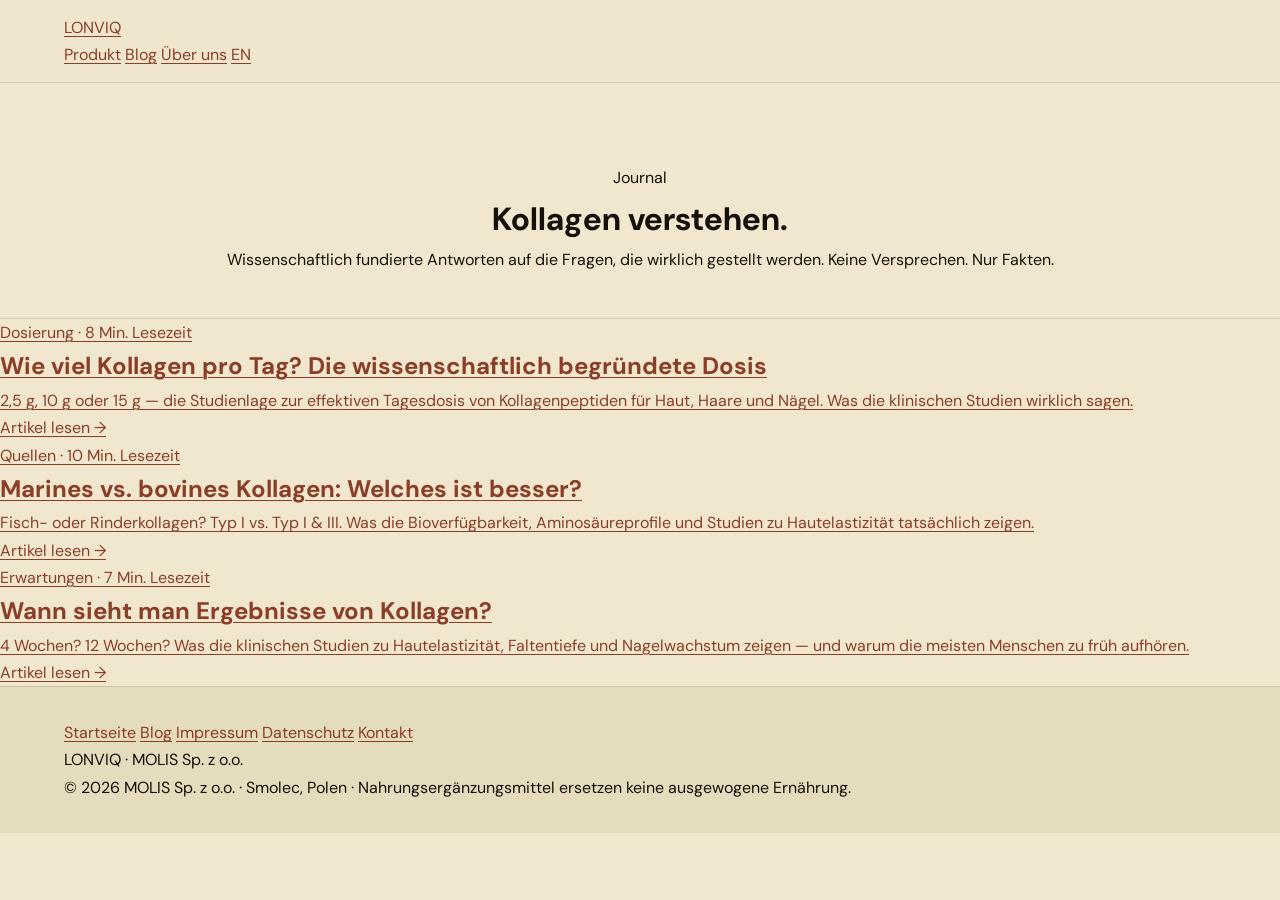
==== blog/index.html @ 349349ee "Add files via upload" ====
<!DOCTYPE html>
<html lang="de">
<head>
<meta charset="UTF-8">
<meta name="viewport" content="width=device-width, initial-scale=1.0">
<title>Blog — Kollagen verstehen | LONVIQ</title>
<meta name="description" content="Wissenschaftlich fundierte Artikel über Kollagen: Dosierung, Quellen, Wirkung. Klare Fakten, keine Versprechen. Von LONVIQ.">
<link rel="canonical" href="https://lonviq.com/blog/">
<link rel="alternate" hreflang="de" href="https://lonviq.com/blog/">
<link rel="alternate" hreflang="en" href="https://lonviq.com/blog/index-en.html">
<link rel="alternate" hreflang="x-default" href="https://lonviq.com/blog/">

<link rel="preconnect" href="https://fonts.googleapis.com">
<link rel="preconnect" href="https://fonts.gstatic.com" crossorigin>
<link href="https://fonts.googleapis.com/css2?family=Cormorant+Garamond:wght@400;500;600&family=Barlow+Condensed:wght@400;500;600&family=DM+Sans:wght@400;500;600&display=swap" rel="stylesheet">
<link rel="stylesheet" href="blog.css">

<script type="application/ld+json">
{
  "@context": "https://schema.org",
  "@type": "Blog",
  "name": "LONVIQ Blog",
  "description": "Wissenschaftlich fundierte Artikel über Kollagen, Hautgesundheit und Nahrungsergänzung.",
  "url": "https://lonviq.com/blog/",
  "publisher": {
    "@type": "Organization",
    "name": "LONVIQ",
    "url": "https://lonviq.com"
  }
}
</script>
</head>
<body>

<nav class="nav">
  <div class="nav-inner">
    <a href="/" class="logo">LONVIQ</a>
    <div class="nav-links">
      <a href="/#produkt">Produkt</a>
      <a href="/blog/">Blog</a>
      <a href="/#about">Über uns</a>
      <a href="index-en.html" class="lang-toggle">EN</a>
    </div>
  </div>
</nav>

<header class="blog-hero">
  <div class="eyebrow">Journal</div>
  <h1>Kollagen verstehen.</h1>
  <p class="lede">Wissenschaftlich fundierte Antworten auf die Fragen, die wirklich gestellt werden. Keine Versprechen. Nur Fakten.</p>
</header>

<main class="posts-grid">

  <a href="wie-viel-kollagen-pro-tag.html" class="post-card">
    <div class="card-eyebrow">Dosierung · 8 Min. Lesezeit</div>
    <h2>Wie viel Kollagen pro Tag? Die wissenschaftlich begründete Dosis</h2>
    <p>2,5 g, 10 g oder 15 g — die Studienlage zur effektiven Tagesdosis von Kollagenpeptiden für Haut, Haare und Nägel. Was die klinischen Studien wirklich sagen.</p>
    <div class="read-more">Artikel lesen →</div>
  </a>

  <a href="marines-vs-bovines-kollagen.html" class="post-card">
    <div class="card-eyebrow">Quellen · 10 Min. Lesezeit</div>
    <h2>Marines vs. bovines Kollagen: Welches ist besser?</h2>
    <p>Fisch- oder Rinderkollagen? Typ I vs. Typ I &amp; III. Was die Bioverfügbarkeit, Aminosäureprofile und Studien zu Hautelastizität tatsächlich zeigen.</p>
    <div class="read-more">Artikel lesen →</div>
  </a>

  <a href="wann-sieht-man-kollagen-ergebnisse.html" class="post-card">
    <div class="card-eyebrow">Erwartungen · 7 Min. Lesezeit</div>
    <h2>Wann sieht man Ergebnisse von Kollagen?</h2>
    <p>4 Wochen? 12 Wochen? Was die klinischen Studien zu Hautelastizität, Faltentiefe und Nagelwachstum zeigen — und warum die meisten Menschen zu früh aufhören.</p>
    <div class="read-more">Artikel lesen →</div>
  </a>

</main>

<footer class="footer">
  <div class="footer-inner">
    <div class="footer-row">
      <div>
        <a href="/">Startseite</a>
        <a href="/blog/">Blog</a>
        <a href="/imprint.html">Impressum</a>
        <a href="/privacy.html">Datenschutz</a>
        <a href="mailto:contact@lonviq.com">Kontakt</a>
      </div>
      <div>LONVIQ · MOLIS Sp. z o.o.</div>
    </div>
    <div class="footer-legal">
      © 2026 MOLIS Sp. z o.o. · Smolec, Polen · Nahrungsergänzungsmittel ersetzen keine ausgewogene Ernährung.
    </div>
  </div>
</footer>

</body>
</html>
---- blog/blog.css ----
/* =========================================
   LONVIQ BLOG — Stylesheet
   Spójny z lonviq.com (jasna paleta, 2 rodziny fontów)
   ========================================= */

/* ── TOKENS ─────────────────────────────── */
:root {
  /* Brand constants */
  --espresso:  #15100A;
  --espresso2: #1C1409;
  --cream:     #F0E7CE;
  --cream2:    #E5DCBE;
  --cream3:    #DDD2B4;
  --bone:      #C8BFA8;
  --gold:      #C29850;
  --gold-dk:   #9A7838;
  --gold-lt:   #D4B87C;
  --terra:     #AF5A3C;
  --terra-dk:  #8A3E28;
  --stone:     #6A5A44;
  --stone-lt:  #8A7A62;

  /* Semantic (light mode) */
  --bg:        var(--cream);
  --bg2:       var(--cream2);
  --bg3:       var(--cream3);
  --text:      var(--espresso);
  --text-mute: var(--stone);
  --rule:      rgba(21,16,10,0.12);
  --rule-strong: rgba(21,16,10,0.25);

  /* Fonts — only 2 families, like main site */
  --display: 'Cormorant Garamond', Georgia, serif;
  --body:    'DM Sans', system-ui, -apple-system, sans-serif;

  --pad:  clamp(20px, 5vw, 72px);
  --max-article: 720px;
  --max-wide:    1100px;
}

/* ── RESET ──────────────────────────────── */
*, *::before, *::after { margin:0; padding:0; box-sizing:border-box; }
html { scroll-behavior:smooth; font-size:16px; }
body {
  font-family: var(--body);
  background: var(--bg);
  color: var(--text);
  line-height: 1.7;
  -webkit-font-smoothing: antialiased;
  text-rendering: optimizeLegibility;
}
img { max-width:100%; display:block; height:auto; }
a { color:var(--terra-dk); text-decoration:underline; text-decoration-thickness:1px; text-underline-offset:3px; }
a:hover { color:var(--espresso); }

/* ── NAV (shared with main site) ────────── */
.nav {
  position:sticky; top:0; z-index:100;
  background: rgba(240,231,206,0.96);
  backdrop-filter: blur(14px);
  border-bottom: 1px solid var(--rule);
  padding: 14px var(--pad);
  display:flex; align-items:center; justify-content:space-between; gap:16px;
}
.nav-logo-link { display:flex; align-items:center; flex-shrink:0; }
.nav-logo-img { height:36px; width:auto; display:block; }
.nav-right { display:flex; align-items:center; gap:16px; }
.nav-link {
  font-family: var(--body); font-size:12px; font-weight:600;
  color:var(--stone); letter-spacing:0.14em; text-transform:uppercase;
  text-decoration:none;
  transition:color 0.2s;
}
.nav-link:hover { color:var(--espresso); }
.lang-btn {
  background:none; border:1px solid rgba(21,16,10,0.25);
  color:var(--stone); font-family:var(--body); font-size:12px;
  font-weight:700; letter-spacing:0.1em; padding:5px 12px; cursor:pointer;
  transition:border-color 0.2s, color 0.2s;
  text-decoration:none; display:inline-block;
}
.lang-btn:hover, .lang-btn.active { border-color:var(--terra-dk); color:var(--terra-dk); }
.nav-cta {
  background:var(--terra); color:var(--cream);
  font-family:var(--body); font-size:12px; font-weight:700;
  letter-spacing:0.14em; padding:9px 20px; border:none; cursor:pointer;
  text-transform:uppercase; transition:background 0.2s;
  text-decoration:none; display:inline-block;
}
.nav-cta:hover { background:var(--terra-dk); }

/* ── BLOG INDEX (lista artykułów) ───────── */
.blog-hero {
  padding: clamp(56px,9vh,112px) var(--pad) clamp(32px,5vh,56px);
  text-align:center;
  border-bottom:1px solid var(--rule);
}
.blog-hero-eyebrow {
  font-family:var(--body); font-size:12px; font-weight:700;
  letter-spacing:0.24em; color:var(--terra-dk); text-transform:uppercase;
  margin-bottom:18px;
}
.blog-hero-title {
  font-family:var(--display); font-weight:600;
  font-size:clamp(36px,5vw,64px); line-height:1.05;
  color:var(--text); max-width:780px; margin:0 auto 18px;
  letter-spacing:-0.01em;
}
.blog-hero-title em { font-style:italic; color:var(--terra-dk); }
.blog-hero-sub {
  font-family:var(--body); font-size:clamp(15px,1.3vw,17px);
  color:var(--stone); max-width:560px; margin:0 auto;
  line-height:1.7;
}

.blog-list {
  max-width: var(--max-wide); margin:0 auto;
  padding: clamp(48px,7vh,80px) var(--pad);
  display:grid; grid-template-columns:repeat(3, 1fr); gap:3px;
}
.blog-card {
  background:var(--cream2);
  padding: clamp(28px,3vw,40px) clamp(24px,2.5vw,32px);
  display:flex; flex-direction:column;
  text-decoration:none;
  transition:background 0.2s;
  min-height:260px;
}
.blog-card:hover { background:var(--cream3); }
.blog-card-eye {
  font-family:var(--body); font-size:11px; font-weight:700;
  letter-spacing:0.22em; color:var(--terra-dk); text-transform:uppercase;
  margin-bottom:18px;
}
.blog-card-title {
  font-family:var(--display); font-weight:600;
  font-size:clamp(22px,2vw,28px); line-height:1.18;
  color:var(--text); margin-bottom:12px; letter-spacing:-0.005em;
}
.blog-card-excerpt {
  font-family:var(--body); font-size:14px; color:var(--stone);
  line-height:1.65; margin-bottom:auto;
}
.blog-card-read {
  font-family:var(--body); font-size:11px; font-weight:700;
  letter-spacing:0.18em; color:var(--terra-dk); text-transform:uppercase;
  margin-top:24px;
}

/* ── ARTICLE PAGE ───────────────────────── */
.article-header {
  padding: clamp(48px,7vh,88px) var(--pad) clamp(28px,4vh,48px);
  border-bottom:1px solid var(--rule);
  text-align:center;
}
.article-meta {
  font-family:var(--body); font-size:11px; font-weight:600;
  letter-spacing:0.2em; color:var(--terra-dk); text-transform:uppercase;
  margin-bottom:20px;
}
.article-meta span:not(:last-child)::after {
  content:'·'; margin:0 10px; color:var(--stone-lt);
}
.article-title {
  font-family:var(--display); font-weight:600;
  font-size:clamp(34px,5vw,60px); line-height:1.05;
  color:var(--text); max-width:820px; margin:0 auto 18px;
  letter-spacing:-0.01em;
}
.article-title em { font-style:italic; color:var(--terra-dk); }
.article-lede {
  font-family:var(--display); font-style:italic; font-weight:400;
  font-size:clamp(17px,1.6vw,22px);
  color:var(--stone); max-width:640px; margin:0 auto;
  line-height:1.55;
}

.article-body {
  max-width: var(--max-article);
  margin: 0 auto;
  padding: clamp(40px,6vh,72px) var(--pad);
}
.article-body p {
  font-family:var(--body); font-size:17px; color:var(--text);
  line-height:1.78; margin-bottom:22px;
}
.article-body p.lead {
  font-size:19px; color:var(--stone); font-weight:500; line-height:1.65;
  margin-bottom:32px;
}
.article-body strong { color:var(--text); font-weight:600; }
.article-body em { font-style:italic; }

.article-body h2 {
  font-family:var(--display); font-weight:600;
  font-size:clamp(26px,2.5vw,34px); line-height:1.18;
  color:var(--text); margin: 56px 0 18px;
  letter-spacing:-0.005em;
}
.article-body h3 {
  font-family:var(--display); font-weight:600;
  font-size:clamp(20px,1.8vw,24px); line-height:1.25;
  color:var(--text); margin: 36px 0 12px;
}
.article-body h2 + p, .article-body h3 + p { margin-top:0; }

.article-body ul, .article-body ol {
  margin: 0 0 22px 0; padding-left:24px;
}
.article-body li {
  font-family:var(--body); font-size:17px; color:var(--text);
  line-height:1.75; margin-bottom:10px;
}
.article-body li::marker { color:var(--terra-dk); }

.article-body blockquote {
  border-left: 2px solid var(--terra-dk);
  padding: 8px 0 8px 24px;
  margin: 32px 0;
  font-family:var(--display); font-style:italic;
  font-size:clamp(19px,1.8vw,23px); color:var(--text);
  line-height:1.5;
}

.article-body a {
  color:var(--terra-dk); text-decoration:underline;
  text-decoration-thickness:1px; text-underline-offset:3px;
  transition:color 0.2s;
}
.article-body a:hover { color:var(--espresso); }

/* Callout/box (used for "LONVIQ point" boxes) */
.article-body .callout {
  background:var(--cream2);
  border-left: 3px solid var(--terra-dk);
  padding: clamp(24px,3vw,32px);
  margin: 36px 0;
}
.article-body .callout-title {
  font-family:var(--body); font-size:11px; font-weight:700;
  letter-spacing:0.22em; color:var(--terra-dk); text-transform:uppercase;
  margin-bottom:12px;
}
.article-body .callout p:last-child { margin-bottom:0; }
.article-body .callout p {
  font-size:16px;
}

/* Tables */
.article-body table {
  width:100%; border-collapse:collapse; margin: 32px 0;
  font-family:var(--body); font-size:15px;
}
.article-body th {
  text-align:left; padding:14px 12px;
  font-family:var(--body); font-size:11px; font-weight:700;
  letter-spacing:0.16em; color:var(--stone); text-transform:uppercase;
  border-bottom:1.5px solid var(--text);
}
.article-body td {
  padding:14px 12px;
  border-bottom:1px solid var(--rule);
  color:var(--text); line-height:1.55;
  vertical-align:top;
}
.article-body tr:last-child td { border-bottom:none; }

/* Numbers / stats highlight */
.article-body .stat {
  font-family:var(--display); font-weight:600;
  font-size:clamp(40px,5vw,64px); line-height:1;
  color:var(--terra-dk); letter-spacing:-0.02em;
  display:block; margin:8px 0;
}
.article-body .stat-unit {
  font-family:var(--display); font-style:italic; font-weight:500;
  font-size:0.5em; color:var(--terra); margin-left:4px;
}

/* Sources/footnotes */
.article-sources {
  max-width:var(--max-article); margin:0 auto;
  padding: 0 var(--pad) clamp(40px,6vh,72px);
}
.article-sources-title {
  font-family:var(--body); font-size:11px; font-weight:700;
  letter-spacing:0.22em; color:var(--terra-dk); text-transform:uppercase;
  margin-bottom:18px;
  padding-top:32px; border-top:1px solid var(--rule);
}
.article-sources ol {
  padding-left:24px;
}
.article-sources li {
  font-family:var(--body); font-size:13px; color:var(--stone);
  line-height:1.6; margin-bottom:10px;
}

/* CTA block — recurring "Discover LONVIQ" */
.article-cta {
  background:var(--espresso);
  color:var(--cream);
  padding: clamp(48px,7vh,80px) var(--pad);
  text-align:center;
}
.article-cta-eye {
  display:inline-block;
  font-family:var(--body); font-size:11px; font-weight:700;
  letter-spacing:0.28em; color:var(--cream); text-transform:uppercase;
  background:var(--gold-dk); padding:7px 18px; margin-bottom:22px;
}
.article-cta-title {
  font-family:var(--display); font-weight:600;
  font-size:clamp(28px,3.5vw,44px); line-height:1.1;
  color:var(--cream); max-width:640px; margin:0 auto 16px;
}
.article-cta-title em { font-style:italic; color:var(--gold-lt); }
.article-cta-sub {
  font-family:var(--body); font-size:15px; color:var(--cream2);
  max-width:480px; margin:0 auto 28px; line-height:1.7;
}
.article-cta-btn {
  display:inline-block;
  background:var(--terra); color:var(--cream);
  font-family:var(--body); font-size:13px; font-weight:700;
  letter-spacing:0.14em; padding:14px 32px; text-transform:uppercase;
  text-decoration:none; transition:background 0.2s;
}
.article-cta-btn:hover { background:var(--terra-dk); color:var(--cream); }

/* Related articles */
.article-related {
  max-width:var(--max-wide); margin:0 auto;
  padding: clamp(56px,8vh,96px) var(--pad);
  border-top:1px solid var(--rule);
}
.article-related-title {
  font-family:var(--body); font-size:11px; font-weight:700;
  letter-spacing:0.22em; color:var(--terra-dk); text-transform:uppercase;
  text-align:center; margin-bottom:36px;
}
.article-related-grid {
  display:grid; grid-template-columns:repeat(2, 1fr); gap:3px;
}

/* ── FOOTER ─────────────────────────────── */
.footer {
  background:var(--cream2);
  border-top:1px solid var(--rule);
  padding: 32px var(--pad);
  display:flex; justify-content:space-between; align-items:center;
  flex-wrap:wrap; gap:20px;
}
.footer-logo-link { display:flex; align-items:center; }
.footer-logo-img { height:28px; width:auto; display:block; }
.footer-links {
  display:flex; gap:24px; flex-wrap:wrap;
}
.footer-links a {
  font-family:var(--body); font-size:12px; color:var(--stone);
  letter-spacing:0.06em; text-decoration:none; transition:color 0.2s;
}
.footer-links a:hover { color:var(--espresso); }
.footer-copy {
  font-family:var(--body); font-size:11px; color:var(--stone);
  width:100%; text-align:center; padding-top:16px;
  border-top:1px solid var(--rule); margin-top:8px;
  line-height:1.55;
}

/* ── RESPONSIVE ─────────────────────────── */
@media (max-width: 900px) {
  .blog-list { grid-template-columns:1fr; }
  .article-related-grid { grid-template-columns:1fr; }
}
@media (max-width: 640px) {
  .footer { flex-direction:column; text-align:center; }
  .footer-links { justify-content:center; }
  .nav-cta { display:none; }
  .article-body p, .article-body li { font-size:16px; }
}

/* ── PRINT ──────────────────────────────── */
@media print {
  .nav, .article-cta, .article-related, .footer { display:none; }
  body { background:white; color:black; }
  .article-body { max-width:none; padding:0; }
}
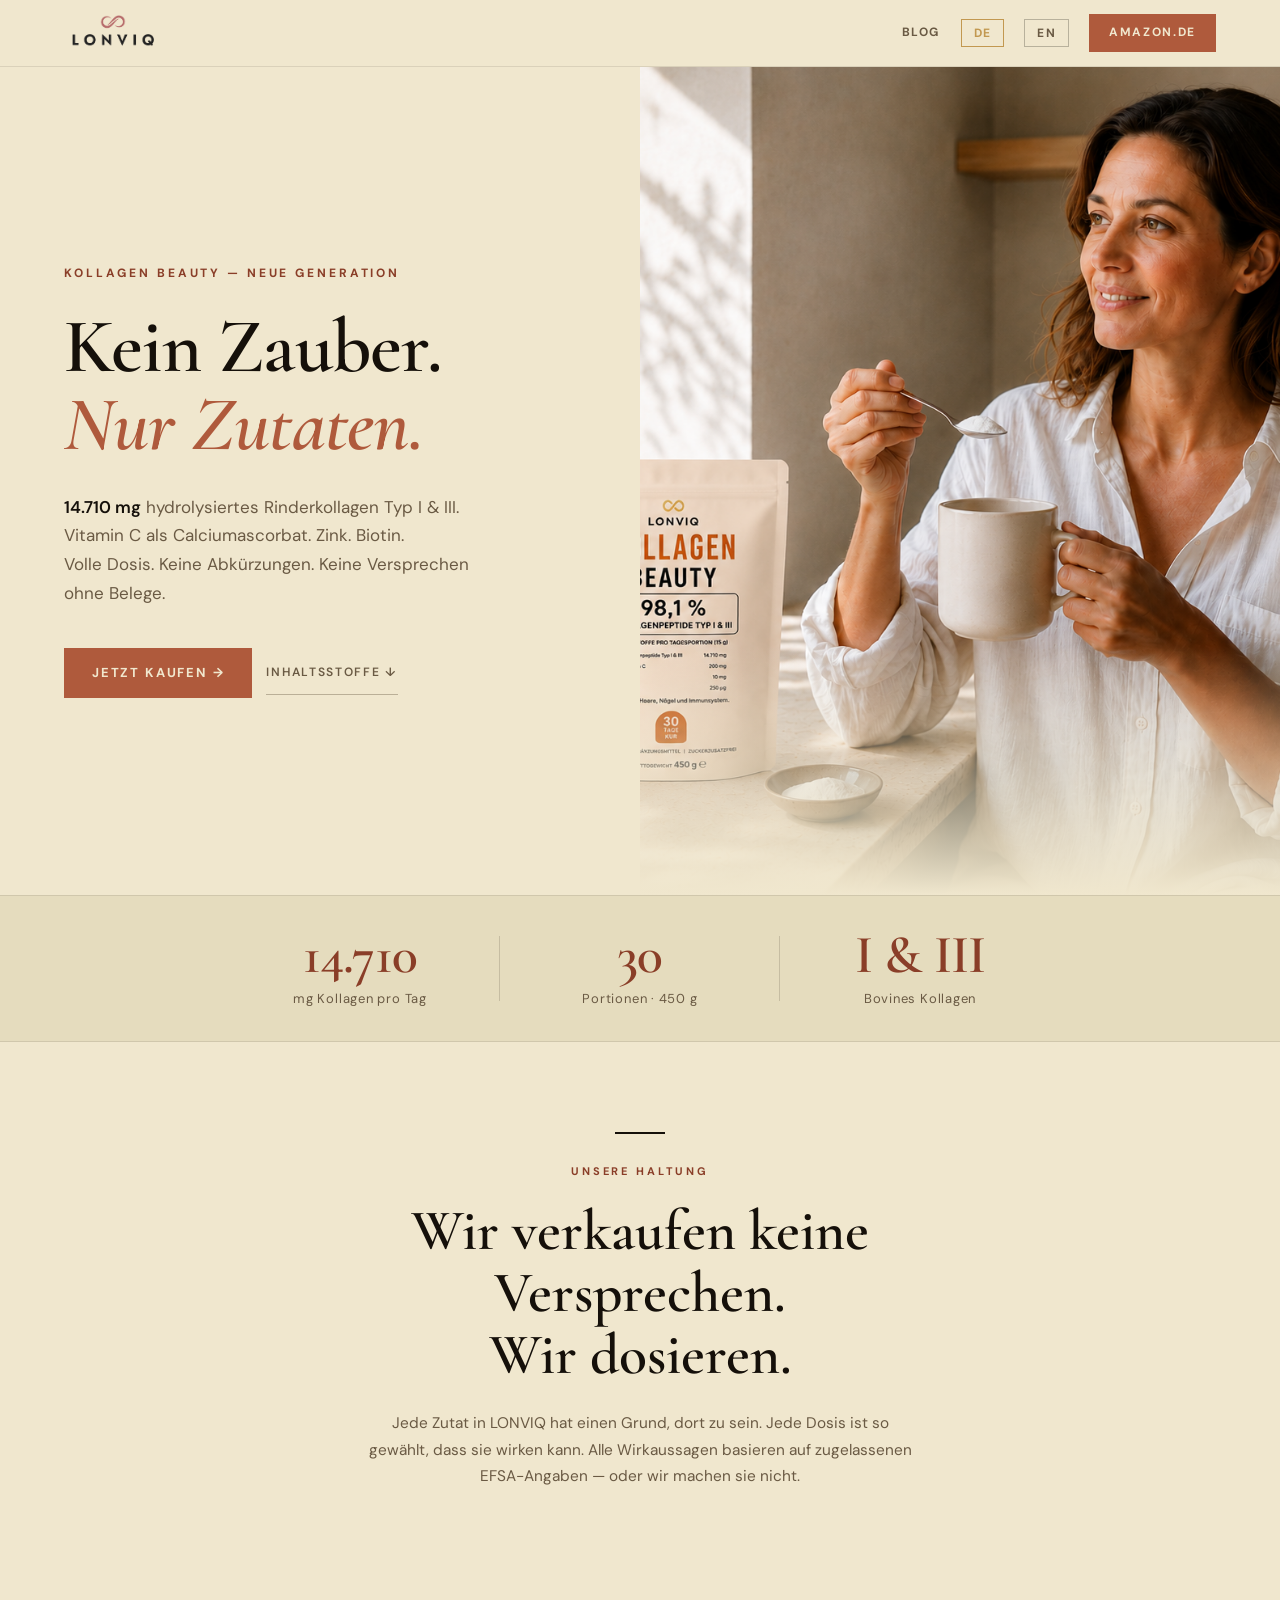
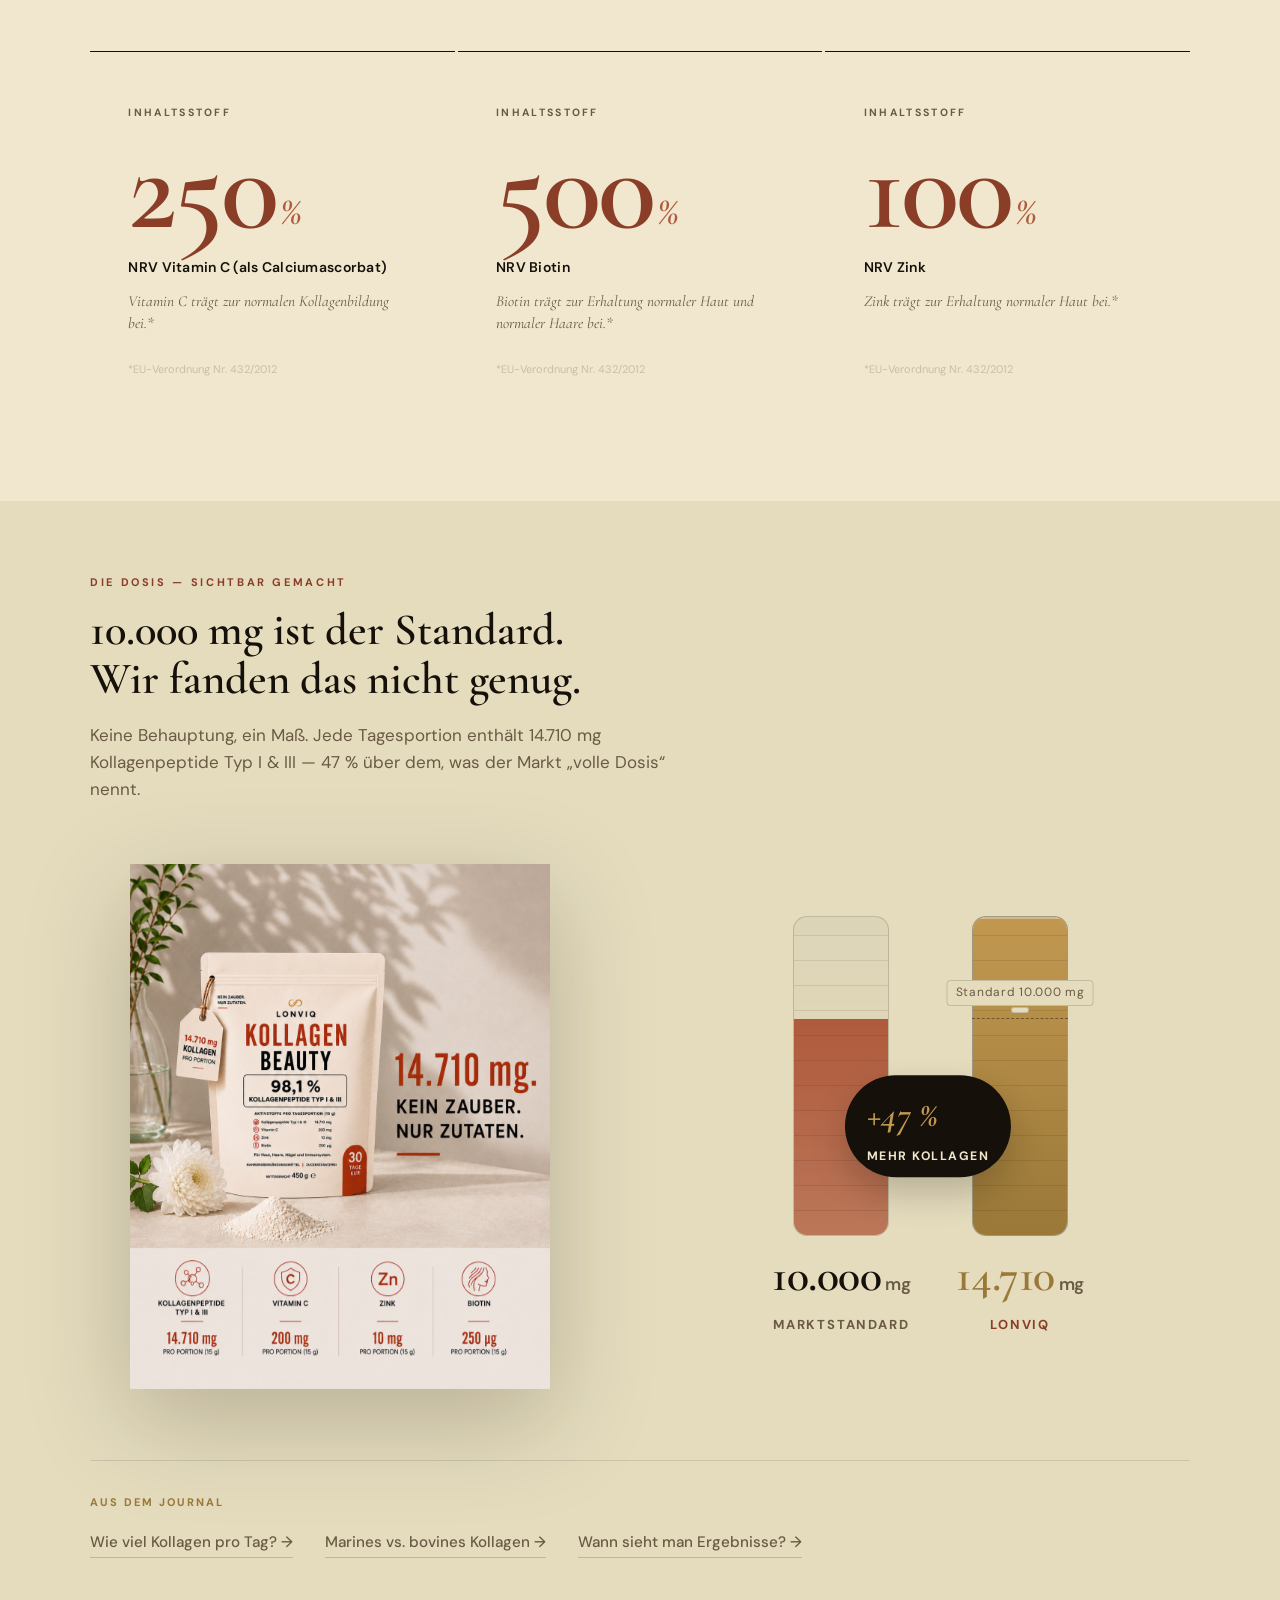
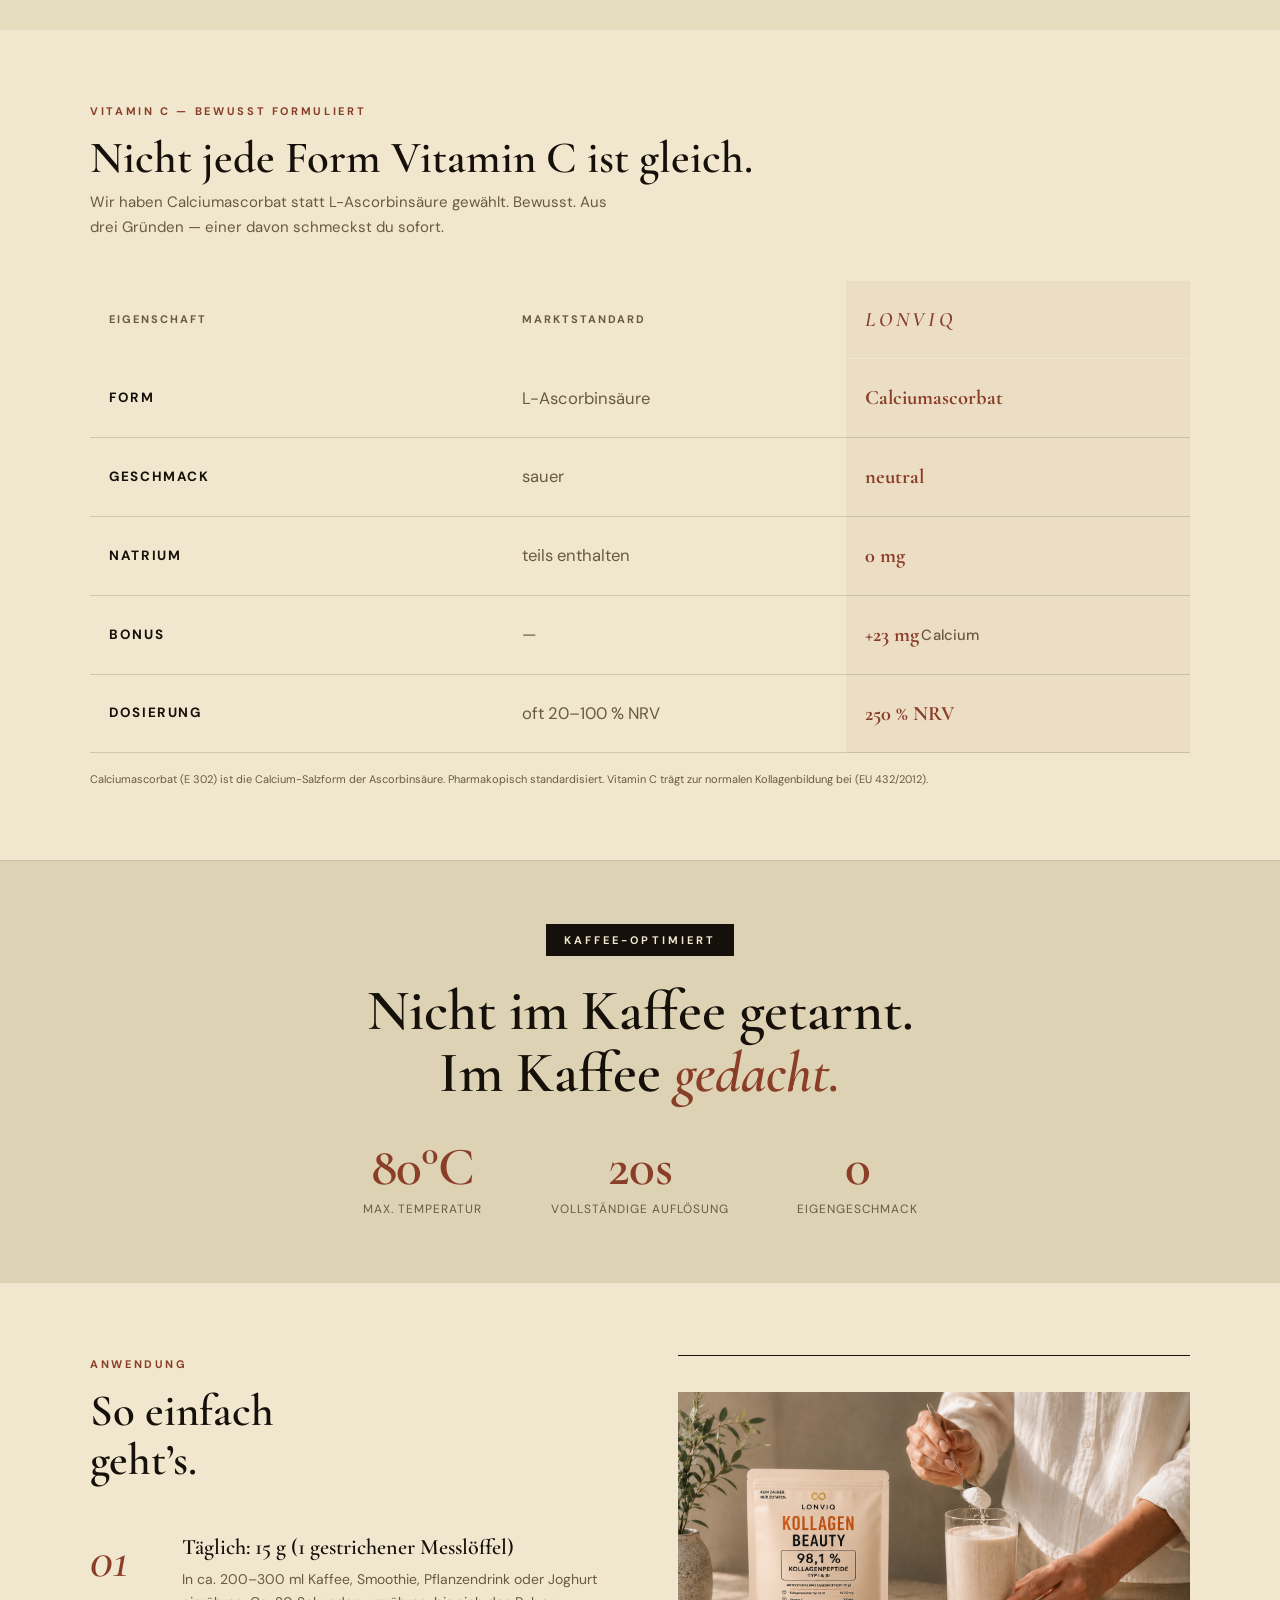
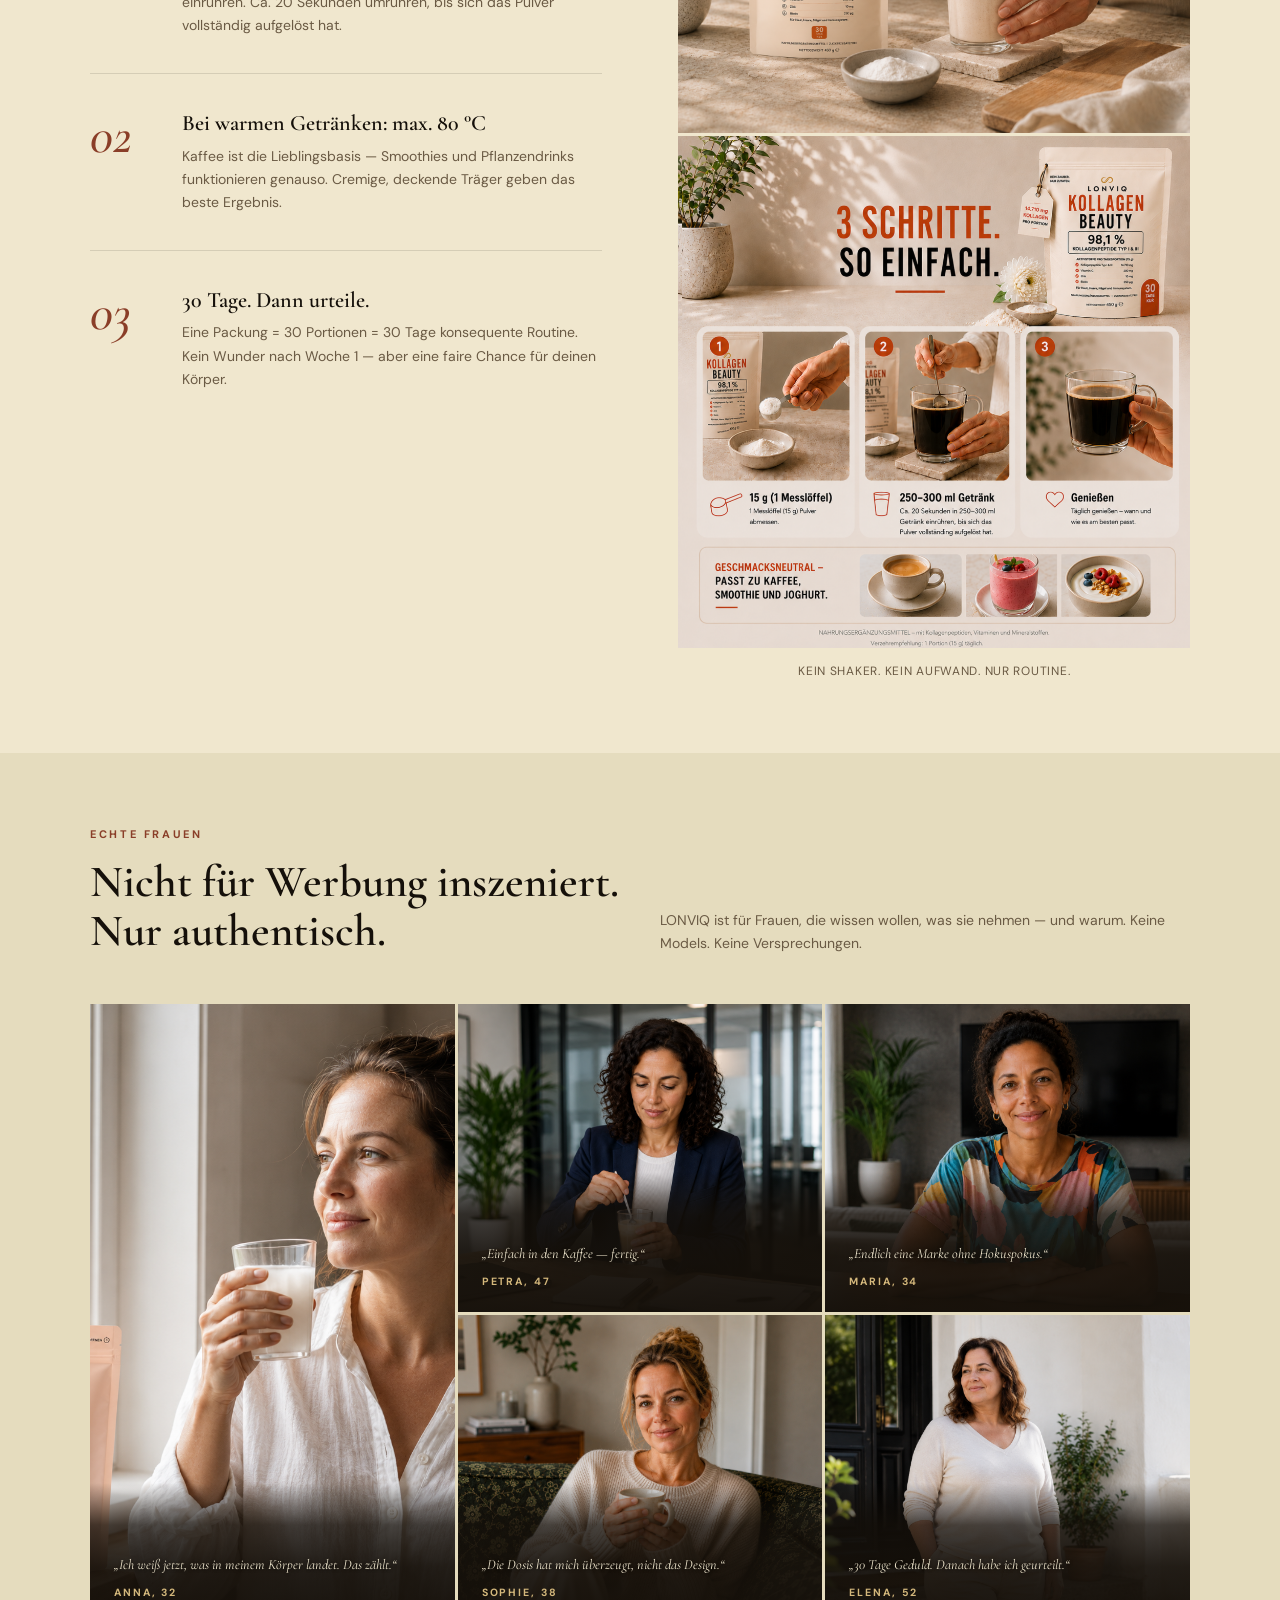
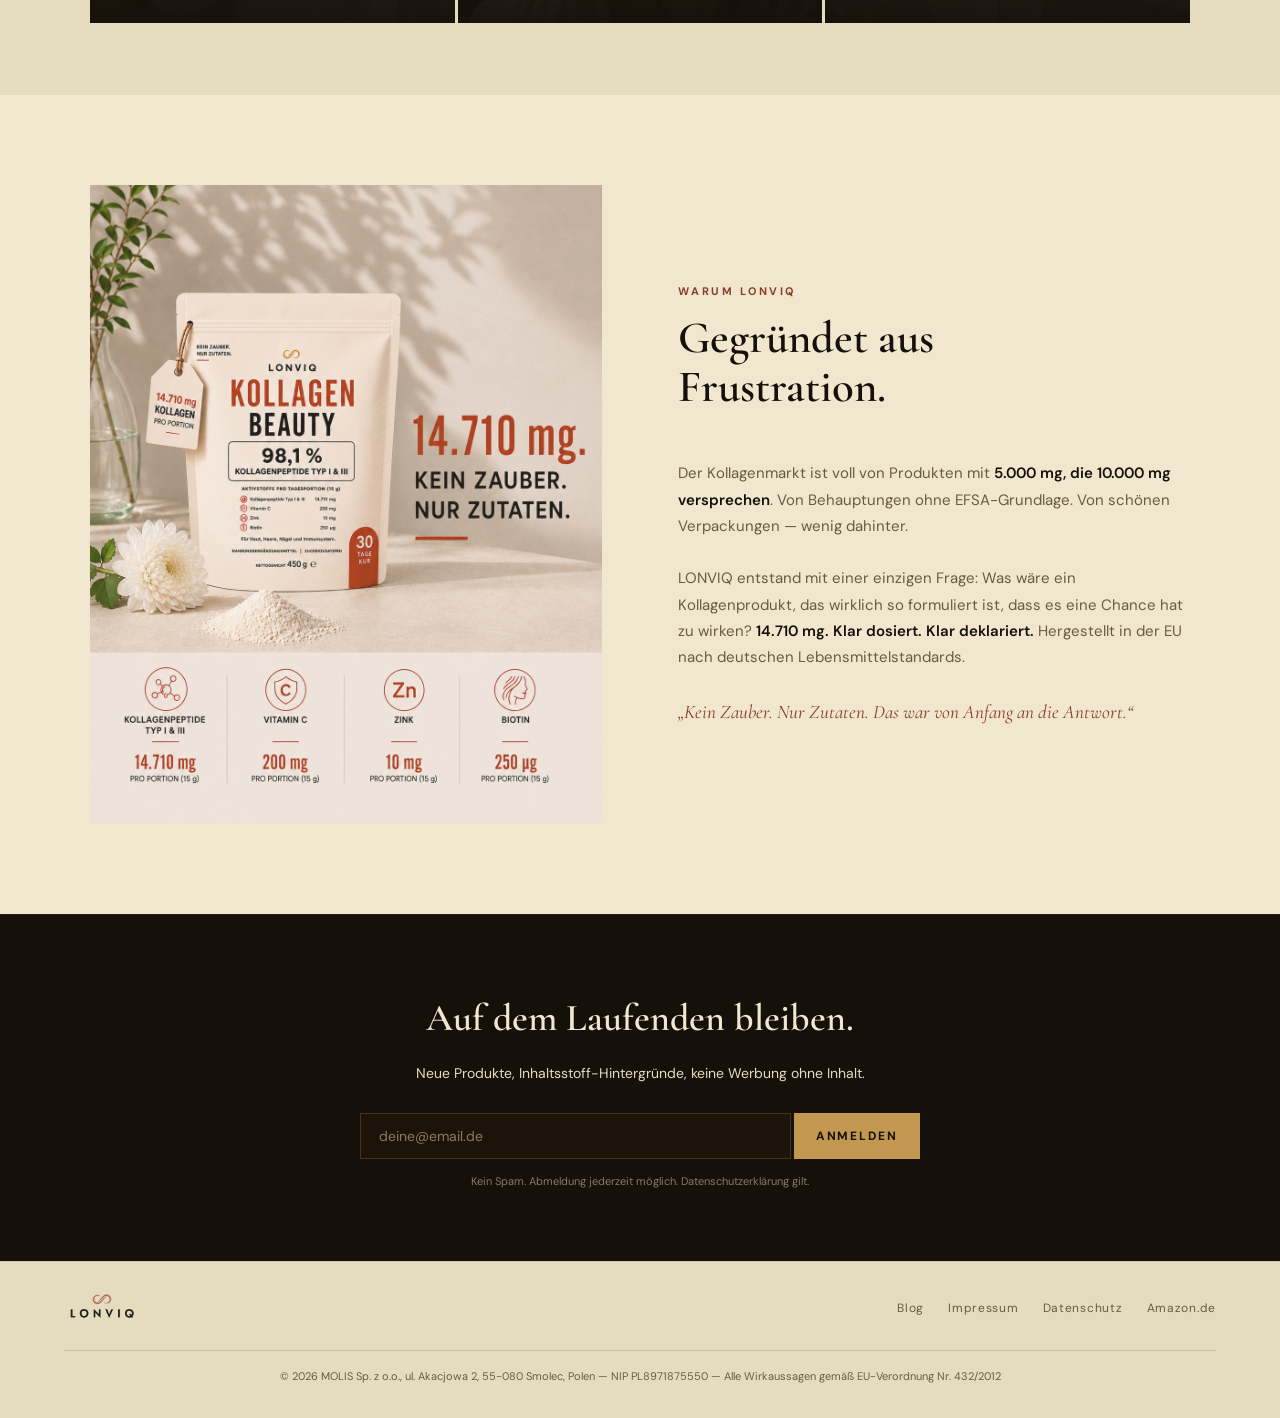
==== commit bb7df79a: "Add files via upload" ====
--- a/blog/index.html
+++ b/blog/index.html
@@ -3,95 +3,1331 @@
 <head>
 <meta charset="UTF-8">
 <meta name="viewport" content="width=device-width, initial-scale=1.0">
-<title>Blog — Kollagen verstehen | LONVIQ</title>
-<meta name="description" content="Wissenschaftlich fundierte Artikel über Kollagen: Dosierung, Quellen, Wirkung. Klare Fakten, keine Versprechen. Von LONVIQ.">
-<link rel="canonical" href="https://lonviq.com/blog/">
-<link rel="alternate" hreflang="de" href="https://lonviq.com/blog/">
-<link rel="alternate" hreflang="en" href="https://lonviq.com/blog/index-en.html">
-<link rel="alternate" hreflang="x-default" href="https://lonviq.com/blog/">
-
+<title>LONVIQ Kollagen Beauty &mdash; Kein Zauber. Nur Zutaten.</title>
+<meta name="description" content="LONVIQ Kollagen Beauty: 14.710 mg hydrolysierte Rinderkollagenpeptide Typ I &amp; III, Vitamin C (Calciumascorbat), Zink, Biotin. Volle Dosis. Ohne Kompromisse. Amazon.de.">
+<meta name="keywords" content="kollagen pulver, kollagenpeptide, kollagen beauty, 14710mg kollagen, bovines kollagen, vitamin c biotin zink, nahrungsergänzungsmittel, LONVIQ">
+<link rel="canonical" href="https://lonviq.com/">
+<meta name="robots" content="index, follow, max-image-preview:large, max-snippet:-1, max-video-preview:-1">
+<meta name="theme-color" content="#F0E7CE">
+<meta property="og:title" content="LONVIQ Kollagen Beauty &mdash; Kein Zauber. Nur Zutaten.">
+<meta property="og:description" content="14.710 mg hydrolysierte Kollagenpeptide. Mit Vitamin C, Zink und Biotin. Volle Dosis. Keine Abk\u00fcrzungen.">
+<meta property="og:image" content="https://lonviq.com/product-stilllife.png">
+<meta property="og:type" content="product">
+<meta property="og:url" content="https://lonviq.com/">
+<meta property="og:locale" content="de_DE">
+<meta property="og:locale:alternate" content="en_GB">
+<meta name="twitter:card" content="summary_large_image">
+<meta name="twitter:title" content="LONVIQ Kollagen Beauty &mdash; Kein Zauber. Nur Zutaten.">
+<meta name="twitter:description" content="14.710 mg Kollagenpeptide. Kein Zauber. Nur Zutaten.">
+<meta name="twitter:image" content="https://lonviq.com/product-stilllife.png">
 <link rel="preconnect" href="https://fonts.googleapis.com">
 <link rel="preconnect" href="https://fonts.gstatic.com" crossorigin>
-<link href="https://fonts.googleapis.com/css2?family=Cormorant+Garamond:wght@400;500;600&family=Barlow+Condensed:wght@400;500;600&family=DM+Sans:wght@400;500;600&display=swap" rel="stylesheet">
-<link rel="stylesheet" href="blog.css">
+<link href="https://fonts.googleapis.com/css2?family=Cormorant+Garamond:ital,wght@0,400;0,500;0,600;0,700;1,400;1,500;1,600&family=DM+Sans:opsz,wght@9..40,400;9..40,500;9..40,600;9..40,700&display=swap" rel="stylesheet">
 
 <script type="application/ld+json">
-{
-  "@context": "https://schema.org",
-  "@type": "Blog",
-  "name": "LONVIQ Blog",
-  "description": "Wissenschaftlich fundierte Artikel über Kollagen, Hautgesundheit und Nahrungsergänzung.",
-  "url": "https://lonviq.com/blog/",
-  "publisher": {
-    "@type": "Organization",
-    "name": "LONVIQ",
-    "url": "https://lonviq.com"
+{"@context":"https://schema.org","@type":"Product","name":"LONVIQ Kollagen Beauty","image":"https://lonviq.com/product-stilllife.png","description":"14.710 mg hydrolysierte Rinderkollagenpeptide Typ I & III mit Vitamin C (Calciumascorbat), Zink und Biotin. 450 g Pulver, 30 Portionen.","sku":"LONVIQ-KB-450","gtin13":"5908119889804","category":"Nahrungsergänzungsmittel","brand":{"@type":"Brand","name":"LONVIQ"},"manufacturer":{"@type":"Organization","name":"MOLIS Sp. z o.o.","address":{"@type":"PostalAddress","streetAddress":"ul. Akacjowa 2","postalCode":"55-080","addressLocality":"Smolec","addressCountry":"PL"}},"offers":{"@type":"Offer","availability":"https://schema.org/InStock","url":"https://www.amazon.de/s?k=lonviq","priceCurrency":"EUR"}}
+</script>
+<script type="application/ld+json">
+{"@context":"https://schema.org","@type":"Organization","name":"LONVIQ","url":"https://lonviq.com/","logo":"https://lonviq.com/lonviq-logo.png","sameAs":["https://www.amazon.de/s?k=lonviq"]}
+</script>
+
+<style>
+/* =========================================
+   MOBILE OVERFLOW FIX
+   ========================================= */
+html, body { max-width:100%; overflow-x:hidden; }
+/* Sieć bezpieczeństwa: łam słowo TYLKO gdy realnie nie mieści się w kontenerze
+   (bez wstawiania myślnika) — chroni przed overflow, nie psuje nagłówków. */
+h1,h2,h3,h4,h5,h6,p,li,a,span,div,td,th { overflow-wrap:break-word; }
+img,video,iframe,table { max-width:100%; height:auto; }
+.vctable-grid > * { min-width:0; }
+
+/* Hyphenacja (z myślnikiem) WYŁĄCZNIE na wąskich ekranach i tylko dla tekstu
+   ciągłego oraz komórek tabeli — NIGDY dla nagłówków i nie na desktopie. */
+@media (max-width:640px){
+  [lang="de"] p,
+  [lang="de"] li,
+  [lang="de"] .vctable-cell {
+    -webkit-hyphens:auto; hyphens:auto; hyphenate-limit-chars:8 4 4;
   }
-}
-</script>
+  .vctable-cell { overflow-wrap:anywhere; }
+}
+
+/* =========================================
+   TOKENS — light palette (cream bg, espresso text)
+   ========================================= */
+:root {
+  /* Brand constants (do not change semantics) */
+  --espresso:  #15100A;
+  --espresso2: #1C1409;
+  --cream:     #F0E7CE;
+  --cream2:    #E5DCBE;
+  --cream3:    #DDD2B4;
+  --bone:      #C8BFA8;
+  --gold:      #C29850;
+  --gold-dk:   #9A7838;
+  --gold-lt:   #D4B87C;
+  --terra:     #AF5A3C;
+  --terra-dk:  #8A3E28;
+  --stone:     #6A5A44;
+  --stone-lt:  #8A7A62;
+
+  /* Semantic mappings — inverted from dark mode */
+  --bg:        var(--cream);
+  --bg2:       var(--cream2);
+  --bg3:       var(--cream3);
+  --text:      var(--espresso);
+  --text-2:    var(--stone);
+  --text-mute: var(--stone-lt);
+
+  --display: 'Cormorant Garamond', Georgia, serif;
+  --body:    'DM Sans', system-ui, sans-serif;
+
+  --max:  1100px;
+  --pad:  clamp(20px, 5vw, 72px);
+  --r:    0px;
+}
+
+/* =========================================
+   RESET & BASE
+   ========================================= */
+*, *::before, *::after { margin:0; padding:0; box-sizing:border-box; }
+html { scroll-behavior:smooth; font-size:16px; }
+body {
+  font-family: var(--body);
+  background: var(--bg);
+  color: var(--text);
+  line-height: 1.65;
+  -webkit-font-smoothing: antialiased;
+}
+img { max-width:100%; display:block; }
+a { color: inherit; text-decoration:none; }
+
+/* Language toggle */
+body.lang-en .de { display:none !important; }
+body.lang-de .en { display:none !important; }
+
+/* =========================================
+   NAV
+   ========================================= */
+.nav {
+  position: sticky; top:0; z-index:100;
+  background: rgba(240,231,206,0.95);
+  backdrop-filter: blur(14px);
+  border-bottom: 1px solid rgba(21,16,10,0.10);
+  padding: 14px var(--pad);
+  display: flex; align-items:center; justify-content:space-between; gap:16px;
+}
+.nav-logo-link { display:flex; align-items:center; flex-shrink:0; }
+.nav-logo-img { height:36px; width:auto; display:block; }
+.footer-logo-link { display:flex; align-items:center; }
+.footer-logo-img { height:28px; width:auto; display:block; }
+.nav-right { display:flex; align-items:center; gap:20px; }
+.nav-link {
+  font-family: var(--body); font-size:12px; font-weight:700;
+  letter-spacing:0.1em; text-transform:uppercase; text-decoration:none;
+  color: var(--stone); padding:5px 2px;
+  border-bottom:1px solid transparent; transition: color .2s, border-color .2s;
+}
+.nav-link:hover { color: var(--gold); border-bottom-color: var(--gold); }
+
+/* Journal teaser (internal links to blog) */
+.journal-teaser {
+  margin-top: 72px; padding-top: 32px;
+  border-top: 1px solid rgba(21,16,10,0.12);
+}
+.journal-eye {
+  font-family: var(--body); font-size:11px; font-weight:700;
+  letter-spacing:0.18em; text-transform:uppercase;
+  color: var(--gold-dk); margin:0 0 18px;
+}
+.journal-links { display:flex; flex-wrap:wrap; gap:14px 32px; }
+.journal-link {
+  font-family: var(--body); font-size:.95rem; font-weight:500;
+  color: var(--stone); text-decoration:none;
+  border-bottom:1px solid rgba(21,16,10,0.18);
+  padding-bottom:2px; transition: color .2s, border-color .2s;
+}
+.journal-link:hover { color: var(--terra); border-bottom-color: var(--terra); }
+@media (max-width: 720px) {
+  .journal-teaser { margin-top: 48px; }
+  .journal-links { flex-direction:column; gap:12px; }
+}
+.lang-btn {
+  background: none; border: 1px solid rgba(21,16,10,0.25);
+  color: var(--stone); font-family: var(--body); font-size:12px;
+  font-weight:700; letter-spacing:0.1em; padding:5px 12px; cursor:pointer;
+  transition: border-color 0.2s, color 0.2s;
+}
+.lang-btn:hover, .lang-btn.active { border-color: var(--gold); color:var(--gold); }
+.nav-cta {
+  background: var(--terra); color: var(--cream);
+  font-family: var(--body); font-size:12px; font-weight:700;
+  letter-spacing:0.14em; padding:9px 20px; border:none; cursor:pointer;
+  text-transform:uppercase; transition: background 0.2s;
+  display:inline-block;
+}
+.nav-cta:hover { background: var(--terra-dk); }
+
+/* =========================================
+   HERO
+   ========================================= */
+.hero {
+  min-height: 92vh;
+  display: grid;
+  grid-template-columns: 1fr 1fr;
+  gap: 0;
+  align-items: stretch;
+}
+.hero-text {
+  display:flex; flex-direction:column; justify-content:center;
+  padding: clamp(48px,8vh,96px) var(--pad);
+  background: var(--bg);
+}
+.hero-eyebrow {
+  font-family: var(--body); font-size:12px; font-weight:700;
+  letter-spacing:0.24em; color:var(--terra-dk); text-transform:uppercase;
+  margin-bottom:24px;
+}
+.hero-headline {
+  font-family: var(--display); font-size: clamp(48px, 6vw, 88px);
+  font-weight:600; line-height:1.02; letter-spacing:-0.01em; color:var(--text);
+  margin-bottom:28px;
+}
+.hero-headline em { font-style:italic; color:var(--terra); }
+.hero-sub {
+  font-family: var(--body); font-size: clamp(15px,1.4vw,17px);
+  color: var(--stone); line-height:1.7; max-width:420px;
+  margin-bottom:40px;
+}
+.hero-sub strong { color:var(--espresso); font-weight:600; }
+.hero-actions { display:flex; gap:14px; flex-wrap:wrap; align-items:center; }
+.btn-primary {
+  background: var(--terra); color:var(--cream);
+  font-family: var(--body); font-size:13px; font-weight:700;
+  letter-spacing:0.14em; padding:14px 28px; text-transform:uppercase;
+  border:none; cursor:pointer; transition:background 0.2s;
+  display:inline-block;
+}
+.btn-primary:hover { background:var(--terra-dk); }
+.btn-secondary {
+  background:none; color:var(--stone);
+  font-family:var(--body); font-size:12px; font-weight:600;
+  letter-spacing:0.14em; padding:14px 0; text-transform:uppercase;
+  border:none; cursor:pointer;
+  border-bottom:1px solid rgba(106,90,68,0.4);
+  transition:color 0.2s, border-color 0.2s;
+}
+.btn-secondary:hover { color:var(--espresso); border-color:var(--espresso); }
+
+.hero-img {
+  position:relative; overflow:hidden; background:var(--cream3);
+}
+.hero-img img {
+  width:100%; height:100%; object-fit:cover; object-position:center;
+  opacity:1;
+}
+.hero-img-overlay {
+  position:absolute; bottom:0; left:0; right:0;
+  height:30%; background:linear-gradient(to top, var(--bg) 0%, transparent 100%);
+}
+
+/* =========================================
+   STAT BAR
+   ========================================= */
+.statbar {
+  background: var(--cream2);
+  border-top: 1px solid rgba(21,16,10,0.10);
+  border-bottom: 1px solid rgba(21,16,10,0.10);
+  padding: 32px var(--pad);
+  display:flex; justify-content:center; gap:0;
+}
+.stat-item {
+  flex:1; max-width:280px; text-align:center;
+  padding:0 24px;
+  position:relative;
+}
+.stat-item:not(:last-child)::after {
+  content:''; position:absolute; right:0; top:10%; height:80%;
+  width:1px; background:rgba(21,16,10,0.15);
+}
+.stat-number {
+  font-family: var(--display); font-size:clamp(38px,4.2vw,56px);
+  font-weight:600; color:var(--terra-dk); line-height:1;
+  letter-spacing:-0.015em; display:block;
+}
+.stat-label {
+  font-family: var(--body); font-size:13px; color:var(--stone);
+  letter-spacing:0.06em; margin-top:6px; display:block;
+}
+
+/* =========================================
+   MANIFESTO
+   ========================================= */
+.manifesto {
+  padding: clamp(72px,10vh,120px) var(--pad);
+  text-align:center;
+  background: var(--bg);
+  position:relative;
+}
+.manifesto::before {
+  content:''; display:block; width:50px; height:1.5px;
+  background:var(--espresso); margin:0 auto 28px;
+}
+.manifesto-eyebrow {
+  font-family:var(--body); font-size:11px; font-weight:700;
+  letter-spacing:0.26em; color:var(--terra-dk); text-transform:uppercase;
+  margin-bottom:20px;
+}
+.manifesto-headline {
+  font-family:var(--display); font-size:clamp(32px,4.5vw,58px);
+  font-weight:600; color:var(--text); line-height:1.08;
+  max-width:760px; margin:0 auto 24px;
+}
+.manifesto-sub {
+  font-family:var(--body); font-size:clamp(14px,1.2vw,16px);
+  color:var(--stone); max-width:560px; margin:0 auto;
+  line-height:1.72;
+}
+
+/* =========================================
+   NUMBER HEROES (NEW — matching IG style)
+   ========================================= */
+.heroes {
+  padding: clamp(60px,8vh,100px) var(--pad);
+  background: var(--cream);
+}
+.heroes-grid {
+  max-width:var(--max); margin:0 auto;
+  display:grid; grid-template-columns:repeat(3,1fr); gap:3px;
+}
+.hero-card {
+  background: var(--cream);
+  padding: clamp(32px,4vw,52px) clamp(24px,3vw,40px);
+  border-top: 1.5px solid var(--espresso);
+  display:flex; flex-direction:column; gap:10px;
+}
+.hero-card-eye {
+  font-family:var(--body); font-size:10.5px; font-weight:700;
+  letter-spacing:0.22em; color:var(--stone); text-transform:uppercase;
+}
+.hero-card-num {
+  display:flex; align-items:flex-end; gap:4px; line-height:0.85;
+}
+.hero-card-n {
+  font-family:var(--display); font-size:clamp(76px,9.5vw,124px);
+  font-weight:600; color:var(--terra-dk); letter-spacing:-0.025em; line-height:0.95;
+}
+.hero-card-u {
+  font-family:var(--display); font-style:italic; font-size:clamp(28px,3.5vw,42px);
+  font-weight:500; color:var(--terra); margin-bottom:clamp(10px,1.5vw,18px);
+  letter-spacing:-0.015em;
+}
+.hero-card-label {
+  font-family:var(--body); font-size:14px; font-weight:600;
+  color:var(--espresso); letter-spacing:0.02em;
+}
+.hero-card-claim {
+  font-family:var(--display); font-style:italic;
+  font-size:clamp(14px,1.2vw,16px); color:var(--stone);
+  line-height:1.45;
+}
+.hero-card-footnote {
+  font-family:var(--body); font-size:11px; color:var(--bone);
+  margin-top:auto; padding-top:16px;
+}
+
+/* =========================================
+   COMPARISON
+   ========================================= */
+.comparison {
+  background: var(--cream2);
+  padding: clamp(60px,8vh,100px) var(--pad);
+}
+.comparison-inner {
+  max-width:var(--max); margin:0 auto;
+}
+.section-eye {
+  font-family:var(--body); font-size:11px; font-weight:700;
+  letter-spacing:0.24em; color:var(--terra-dk); text-transform:uppercase;
+  margin-bottom:14px;
+}
+.section-title {
+  font-family:var(--display); font-size:clamp(28px,3.5vw,46px);
+  font-weight:600; color:var(--text); line-height:1.1;
+  margin-bottom:48px; max-width:600px;
+}
+/* ---- Dosis-Reveal (animowana sekcja dawki) ---- */
+.dose-sub {
+  font-family:var(--body); font-size:clamp(15px,1.4vw,17px);
+  color:var(--text-2); line-height:1.6; max-width:48ch; margin:-30px 0 0;
+}
+.dose-grid {
+  display:grid; grid-template-columns:1fr 1.05fr;
+  gap:clamp(32px,6vw,80px); align-items:center; margin-top:clamp(40px,5vw,60px);
+}
+.dose-product { display:flex; justify-content:center; align-items:center; perspective:1200px; }
+.dose-product img {
+  width:min(420px,90%); height:auto; display:block;
+  filter:drop-shadow(0 30px 50px rgba(21,16,10,0.22));
+  transform-style:preserve-3d; will-change:transform;
+  animation:doseFloat 7s ease-in-out infinite;
+  transition:transform 0.25s cubic-bezier(.2,.8,.2,1);
+}
+@keyframes doseFloat { 0%,100%{transform:translateY(0);} 50%{transform:translateY(-14px);} }
+
+.meters { display:flex; gap:clamp(20px,4vw,46px); align-items:flex-end; justify-content:center; position:relative; }
+.meter { display:flex; flex-direction:column; align-items:center; gap:16px; }
+.meter-label {
+  font-family:var(--body); text-transform:uppercase; letter-spacing:0.14em;
+  font-size:13px; font-weight:700; color:var(--stone); text-align:center;
+}
+.meter--hero .meter-label { color:var(--terra-dk); }
+
+.tube {
+  position:relative; width:clamp(64px,9vw,96px); height:clamp(220px,34vw,320px);
+  border:1px solid rgba(21,16,10,0.16); border-radius:14px;
+  background:linear-gradient(180deg,rgba(21,16,10,0.035),rgba(21,16,10,0)); overflow:hidden;
+}
+.meter--hero .tube { border-color:rgba(21,16,10,0.32); }
+.tube::after {
+  content:""; position:absolute; inset:0;
+  background-image:repeating-linear-gradient(0deg,transparent 0 24px,rgba(21,16,10,0.10) 24px 25px);
+  pointer-events:none;
+}
+.fill { position:absolute; left:0; right:0; bottom:0; height:0%; transition:height 1.9s cubic-bezier(.16,1,.3,1); }
+.fill--std { background:linear-gradient(180deg,var(--terra),rgba(175,90,60,0.78)); }
+.fill--lon { background:linear-gradient(180deg,var(--gold),var(--gold-dk)); box-shadow:inset 0 2px 0 rgba(255,255,255,0.32); }
+.grain { position:absolute; width:3px; height:3px; border-radius:50%; background:rgba(21,16,10,0.5); opacity:0; animation:doseRise 3.4s linear infinite; }
+@keyframes doseRise { 0%{transform:translateY(0);opacity:0;} 12%{opacity:.7;} 100%{transform:translateY(-150px);opacity:0;} }
+
+.tube-wrap { position:relative; }
+.std-mark { position:absolute; left:0; right:0; border-top:1.5px dashed rgba(21,16,10,0.45); opacity:0; transition:opacity 0.6s ease 0.9s; pointer-events:none; }
+.std-mark span {
+  position:absolute; left:50%; bottom:6px; transform:translateX(-50%);
+  font-family:var(--body); font-size:12px; letter-spacing:0.06em; color:var(--text-2);
+  white-space:nowrap; background:var(--cream2); padding:2px 8px; border-radius:4px;
+  border:1px solid rgba(21,16,10,0.16);
+}
+.comparison.is-on .std-mark { opacity:1; }
+
+.meter-num { font-family:var(--display); font-weight:600; font-size:clamp(30px,4vw,46px); line-height:1; letter-spacing:-0.01em; color:var(--espresso); }
+.meter--hero .meter-num { color:var(--gold-dk); }
+.meter-num .u { font-family:var(--body); font-size:0.38em; font-weight:600; color:var(--stone); margin-left:4px; }
+
+.delta {
+  position:absolute; top:50%; left:50%; transform:translate(-50%,-50%) scale(.6);
+  background:var(--espresso); color:var(--gold);
+  font-family:var(--display); font-style:italic; font-weight:600;
+  font-size:clamp(24px,3vw,36px); letter-spacing:0.01em;
+  padding:10px 22px; border-radius:100px; box-shadow:0 16px 34px rgba(21,16,10,0.22);
+  opacity:0; transition:opacity 0.5s ease, transform 0.6s cubic-bezier(.34,1.56,.64,1); z-index:3; white-space:nowrap;
+}
+.delta small { display:block; font-family:var(--body); font-style:normal; font-size:0.34em; font-weight:700; letter-spacing:0.12em; text-transform:uppercase; text-align:center; margin-top:2px; color:var(--cream); }
+.comparison.is-on .delta { opacity:1; transform:translate(-50%,-50%) scale(1); transition-delay:1.6s; }
+
+@media (prefers-reduced-motion:reduce) {
+  .dose-product img, .grain { animation:none; }
+  .fill, .delta { transition:none; }
+}
+
+/* =========================================
+   VIT C TABLE (4-row spec comparison)
+   ========================================= */
+.vctable {
+  background: var(--cream);
+  padding: clamp(60px,8vh,100px) var(--pad);
+  color: var(--text);
+}
+.vctable-inner { max-width:var(--max); margin:0 auto; }
+.vctable-eye {
+  font-family:var(--body); font-size:11px; font-weight:700;
+  letter-spacing:0.24em; color:var(--terra-dk); text-transform:uppercase;
+  margin-bottom:14px;
+}
+.vctable-title {
+  font-family:var(--display); font-size:clamp(28px,3.5vw,46px);
+  font-weight:600; color:var(--text); line-height:1.08;
+  margin-bottom:8px; max-width:720px;
+}
+.vctable-sub {
+  font-family:var(--body); font-size:15px; color:var(--stone);
+  max-width:540px; line-height:1.65; margin-bottom:40px;
+}
+.vctable-grid {
+  display:grid;
+  grid-template-columns: 1.2fr 1fr 1fr;
+  border-top:1.5px solid var(--bg);
+}
+.vctable-row {
+  display:contents;
+}
+.vctable-cell {
+  padding: clamp(16px,2vw,22px) clamp(12px,1.5vw,20px);
+  border-bottom:1px solid rgba(21,16,10,0.15);
+  display:flex; align-items:center;
+}
+.vctable-header .vctable-cell {
+  border-bottom:1px solid var(--bg);
+  font-family:var(--body); font-size:11px; font-weight:700;
+  letter-spacing:0.18em; text-transform:uppercase; color:var(--stone);
+}
+.vctable-header .vctable-cell.lonviq {
+  color:var(--terra-dk);
+}
+.vctable-cell.label {
+  font-family:var(--body); font-size:clamp(12px,1.05vw,14px);
+  font-weight:700; color:var(--text); letter-spacing:0.12em;
+  text-transform:uppercase;
+}
+.vctable-cell.standard {
+  font-family:var(--body); font-size:clamp(14px,1.3vw,17px);
+  color:var(--stone); font-weight:400;
+}
+.vctable-cell.lonviq {
+  font-family:var(--display); font-size:clamp(16px,1.6vw,21px);
+  color:var(--text); font-weight:600; font-style:italic;
+  background:rgba(175,90,60,0.06);
+}
+.vctable-cell.lonviq strong {
+  color:var(--terra-dk); font-weight:700; font-style:normal;
+}
+.vctable-cell.lonviq .bonus-suffix {
+  font-family:var(--body); font-style:normal; font-weight:500;
+  font-size:0.72em; color:var(--stone); letter-spacing:0.01em; margin-left:2px;
+}
+.vctable-footnote {
+  font-family:var(--body); font-size:11px; color:var(--stone);
+  margin-top:18px; line-height:1.5;
+}
+
+/* =========================================
+   KAFFEE BADGE (transitional section)
+   ========================================= */
+.kaffee-badge {
+  background: var(--cream3);
+  padding: clamp(56px,7vh,88px) var(--pad);
+  text-align:center;
+  border-top:1px solid rgba(21,16,10,0.10);
+}
+.kaffee-eye {
+  display:inline-block;
+  font-family:var(--body); font-size:11px; font-weight:700;
+  letter-spacing:0.28em; color:var(--cream); text-transform:uppercase;
+  background:var(--espresso); padding:7px 18px; margin-bottom:24px;
+}
+.kaffee-title {
+  font-family:var(--display); font-size:clamp(34px,4.5vw,58px);
+  font-weight:600; color:var(--text); line-height:1.08;
+  margin-bottom:20px;
+}
+.kaffee-title em { font-style:italic; color:var(--terra-dk); }
+.kaffee-specs {
+  display:flex; justify-content:center; gap:clamp(28px,5vw,72px);
+  flex-wrap:wrap; margin-top:36px; max-width:780px;
+  margin-left:auto; margin-right:auto;
+}
+.kaffee-spec {
+  display:flex; flex-direction:column; align-items:center; gap:6px;
+  min-width:130px;
+}
+.kaffee-spec-n {
+  font-family:var(--display); font-size:clamp(38px,4.2vw,56px);
+  font-weight:600; color:var(--terra-dk); line-height:1; letter-spacing:-0.015em;
+}
+.kaffee-spec-l {
+  font-family:var(--body); font-size:12px; color:var(--stone);
+  letter-spacing:0.08em; text-transform:uppercase;
+}
+
+/* =========================================
+   HOW TO USE
+   ========================================= */
+.howto {
+  padding: clamp(60px,8vh,100px) var(--pad);
+  background: var(--bg);
+}
+.howto-inner {
+  max-width:var(--max); margin:0 auto;
+  display:grid; grid-template-columns:1fr 1fr; gap:clamp(40px,6vw,80px);
+  align-items:start;
+}
+.howto-text .section-title { margin-bottom:0; }
+.steps { display:flex; flex-direction:column; gap:0; margin-top:48px; }
+.step {
+  display:flex; gap:clamp(20px,3vw,32px); align-items:flex-start;
+  padding-bottom:clamp(24px,3vw,36px);
+  border-bottom:1px solid rgba(21,16,10,0.12);
+  margin-bottom:clamp(24px,3vw,36px);
+}
+.step:last-child { border-bottom:none; margin-bottom:0; padding-bottom:0; }
+.step-num {
+  font-family:var(--display); font-style:italic; font-size:clamp(38px,4.2vw,52px);
+  font-weight:500; color:var(--terra-dk); line-height:1; flex-shrink:0;
+  width:60px; text-align:left;
+}
+.step-content {}
+.step-title {
+  font-family:var(--display); font-size:clamp(18px,1.8vw,22px);
+  font-weight:600; color:var(--text); margin-bottom:8px; line-height:1.2;
+}
+.step-body {
+  font-family:var(--body); font-size:14px; color:var(--stone); line-height:1.65;
+}
+.howto-visual {
+  border-top:1.5px solid var(--espresso);
+  padding-top:clamp(24px,3vw,36px);
+}
+.howto-visual img { width:100%; opacity:1; }
+.howto-caption {
+  font-family:var(--body); font-size:12px; color:var(--stone);
+  letter-spacing:0.06em; margin-top:14px; text-align:center;
+  text-transform:uppercase;
+}
+
+/* =========================================
+   REAL WOMEN
+   ========================================= */
+.women {
+  padding: clamp(60px,8vh,100px) var(--pad);
+  background: var(--cream2);
+}
+.women-inner { max-width:var(--max); margin:0 auto; }
+.women-header {
+  display:grid; grid-template-columns:1fr 1fr; gap:40px;
+  align-items:end; margin-bottom:48px;
+}
+.women-grid {
+  display:grid;
+  grid-template-columns: repeat(3,1fr);
+  grid-template-rows: 1fr 1fr;
+  gap:3px;
+  aspect-ratio: 16/9;
+}
+.woman-card {
+  position:relative; overflow:hidden; background:var(--cream3);
+}
+.woman-card:first-child { grid-row:1/3; }
+.woman-card img {
+  width:100%; height:100%; object-fit:cover; object-position:top;
+  transition:transform 0.6s ease;
+}
+.woman-card:hover img { transform:scale(1.04); }
+.woman-overlay {
+  position:absolute; bottom:0; left:0; right:0;
+  background:linear-gradient(to top,
+    rgba(21,16,10,0.98) 0%,
+    rgba(21,16,10,0.92) 40%,
+    rgba(21,16,10,0.75) 70%,
+    transparent 100%);
+  padding: clamp(20px,2.4vw,32px) clamp(16px,2vw,24px) clamp(16px,2vw,22px);
+  padding-top: clamp(48px,6vw,72px);
+}
+.woman-quote {
+  font-family:var(--display); font-style:italic;
+  font-size:clamp(13px,1.1vw,15px); color:var(--cream); line-height:1.45;
+  margin-bottom:8px;
+  text-shadow: 0 1px 3px rgba(0,0,0,0.6);
+}
+.woman-name {
+  font-family:var(--body); font-size:10.5px; font-weight:700;
+  letter-spacing:0.18em; color:var(--gold-lt); text-transform:uppercase;
+}
+
+/* =========================================
+   ABOUT
+   ========================================= */
+.about {
+  padding: clamp(72px,10vh,120px) var(--pad);
+  background: var(--bg);
+}
+.about-inner {
+  max-width:var(--max); margin:0 auto;
+  display:grid; grid-template-columns:1fr 1fr; gap:clamp(48px,6vw,80px);
+  align-items:center;
+}
+.about-img { position:relative; }
+.about-img img { width:100%; opacity:0.88; }
+.about-img::before {
+  content:''; position:absolute; top:-16px; left:-16px;
+  right:16px; bottom:16px; border:1.5px solid rgba(21,16,10,0.2);
+  z-index:-1;
+}
+.about-text {}
+.about-body {
+  font-family:var(--body); font-size:15px; color:var(--stone);
+  line-height:1.75; margin-top:20px; margin-bottom:28px;
+}
+.about-body strong { color:var(--espresso); font-weight:600; }
+.about-sig {
+  font-family:var(--display); font-style:italic;
+  font-size:clamp(16px,1.5vw,20px); color:var(--terra-dk); line-height:1.5;
+}
+
+/* =========================================
+   NEWSLETTER
+   ========================================= */
+.newsletter {
+  padding: clamp(60px,8vh,88px) var(--pad);
+  background: var(--espresso);
+  border-top:1px solid rgba(194,152,80,0.12);
+}
+.newsletter-inner {
+  max-width:560px; margin:0 auto; text-align:center;
+}
+.newsletter-title {
+  font-family:var(--display); font-size:clamp(26px,3vw,38px);
+  font-weight:600; color:var(--cream); margin-bottom:12px;
+}
+.newsletter-sub {
+  font-family:var(--body); font-size:14px; color:var(--cream2);
+  margin-bottom:28px; line-height:1.65;
+}
+.newsletter-form { display:flex; gap:3px; }
+.newsletter-input {
+  flex:1; background:var(--espresso2); border:1px solid rgba(194,152,80,0.25);
+  color:var(--cream); font-family:var(--body); font-size:14px;
+  padding:13px 18px; outline:none;
+  transition:border-color 0.2s;
+}
+.newsletter-input::placeholder { color:var(--stone-lt); }
+.newsletter-input:focus { border-color:var(--gold); }
+.newsletter-submit {
+  background:var(--gold); color:var(--espresso); font-family:var(--body);
+  font-size:12px; font-weight:700; letter-spacing:0.16em;
+  text-transform:uppercase; padding:14px 22px; border:none; cursor:pointer;
+  transition:background 0.2s; white-space:nowrap;
+}
+.newsletter-submit:hover { background:var(--gold-lt); }
+.newsletter-legal {
+  font-family:var(--body); font-size:11px; color:var(--stone-lt);
+  margin-top:14px; line-height:1.5;
+}
+
+/* =========================================
+   FOOTER
+   ========================================= */
+footer {
+  background: var(--cream2);
+  border-top:1px solid rgba(21,16,10,0.1);
+  padding: 32px var(--pad);
+  display:flex; justify-content:space-between; align-items:center;
+  flex-wrap:wrap; gap:20px;
+}
+.footer-logo {
+  font-family:var(--body); font-size:16px; font-weight:700;
+  letter-spacing:0.18em; color:var(--gold);
+}
+.footer-links {
+  display:flex; gap:24px; flex-wrap:wrap;
+}
+.footer-links a {
+  font-family:var(--body); font-size:12px; color:var(--stone);
+  letter-spacing:0.06em; transition:color 0.2s;
+}
+.footer-links a:hover { color:var(--espresso); }
+.footer-copy {
+  font-family:var(--body); font-size:11px; color:var(--stone);
+  width:100%; text-align:center; padding-top:16px;
+  border-top:1px solid rgba(21,16,10,0.15); margin-top:8px;
+}
+
+/* =========================================
+   RESPONSIVE
+   ========================================= */
+@media (max-width:900px) {
+  .hero { grid-template-columns:1fr; min-height:auto; }
+  .hero-img { height:55vw; }
+  .heroes-grid { grid-template-columns:1fr; gap:2px; }
+  .dose-grid { grid-template-columns:1fr; gap:48px; }
+  .dose-product { order:2; }
+  .howto-inner { grid-template-columns:1fr; }
+  .howto-visual { order:-1; }
+  .about-inner { grid-template-columns:1fr; }
+  .women-header { grid-template-columns:1fr; }
+  .women-grid {
+    grid-template-columns:1fr 1fr;
+    grid-template-rows:auto;
+    aspect-ratio:auto;
+  }
+  .woman-card:first-child { grid-row:auto; }
+  .vctable-grid { grid-template-columns: 1.4fr 1fr 1fr; }
+  .vctable-cell { padding: 14px 10px; font-size:13px !important; }
+  .vctable-cell.lonviq { font-size:15px !important; }
+}
+@media (max-width:640px) {
+  .statbar { flex-direction:column; gap:24px; }
+  .stat-item::after { display:none; }
+  .newsletter-form { flex-direction:column; }
+  footer { flex-direction:column; text-align:center; }
+  .footer-links { justify-content:center; }
+  .nav-cta { display:none; }
+  .women-grid { grid-template-columns:1fr; }
+}
+</style>
 </head>
-<body>
-
+
+<body class="lang-de">
+
+<!-- ============ NAV ============ -->
 <nav class="nav">
-  <div class="nav-inner">
-    <a href="/" class="logo">LONVIQ</a>
-    <div class="nav-links">
-      <a href="/#produkt">Produkt</a>
-      <a href="/blog/">Blog</a>
-      <a href="/#about">Über uns</a>
-      <a href="index-en.html" class="lang-toggle">EN</a>
-    </div>
+  <a href="/" class="nav-logo-link">
+    <img src="/lonviq-logo.png"
+         alt="LONVIQ" class="nav-logo-img" height="36">
+  </a>
+  <div class="nav-right">
+    <a class="nav-link" href="/blog/">
+      <span class="de">Blog</span>
+      <span class="en">Blog</span>
+    </a>
+    <button class="lang-btn active" id="btn-de" onclick="setLang('de')">DE</button>
+    <button class="lang-btn" id="btn-en" onclick="setLang('en')">EN</button>
+    <a class="nav-cta" href="https://www.amazon.de/s?k=lonviq" target="_blank" rel="noopener">
+      <span class="de">Amazon.de</span>
+      <span class="en">Amazon.de</span>
+    </a>
   </div>
 </nav>
 
-<header class="blog-hero">
-  <div class="eyebrow">Journal</div>
-  <h1>Kollagen verstehen.</h1>
-  <p class="lede">Wissenschaftlich fundierte Antworten auf die Fragen, die wirklich gestellt werden. Keine Versprechen. Nur Fakten.</p>
-</header>
-
-<main class="posts-grid">
-
-  <a href="wie-viel-kollagen-pro-tag.html" class="post-card">
-    <div class="card-eyebrow">Dosierung · 8 Min. Lesezeit</div>
-    <h2>Wie viel Kollagen pro Tag? Die wissenschaftlich begründete Dosis</h2>
-    <p>2,5 g, 10 g oder 15 g — die Studienlage zur effektiven Tagesdosis von Kollagenpeptiden für Haut, Haare und Nägel. Was die klinischen Studien wirklich sagen.</p>
-    <div class="read-more">Artikel lesen →</div>
+<!-- ============ HERO ============ -->
+<section class="hero">
+  <div class="hero-text">
+    <p class="hero-eyebrow de">Kollagen Beauty &mdash; Neue Generation</p>
+    <p class="hero-eyebrow en">Collagen Beauty &mdash; Next Generation</p>
+
+    <h1 class="hero-headline">
+      <span class="de">Kein Zauber.<br><em>Nur Zutaten.</em></span>
+      <span class="en">No Magic.<br><em>Just Ingredients.</em></span>
+    </h1>
+
+    <p class="hero-sub de">
+      <strong>14.710 mg</strong> hydrolysiertes Rinderkollagen Typ I &amp; III.
+      Vitamin C als Calciumascorbat. Zink. Biotin.<br>
+      Volle Dosis. Keine Abk&uuml;rzungen. Keine Versprechen ohne Belege.
+    </p>
+    <p class="hero-sub en">
+      <strong>14,710 mg</strong> hydrolysed bovine collagen peptides Type I &amp; III.
+      Vitamin C as calcium ascorbate. Zinc. Biotin.<br>
+      Full dose. No shortcuts. No claims without evidence.
+    </p>
+
+    <div class="hero-actions">
+      <a class="btn-primary de" href="https://www.amazon.de/s?k=lonviq" target="_blank" rel="noopener">Jetzt kaufen &rarr;</a>
+      <a class="btn-primary en" href="https://www.amazon.de/s?k=lonviq" target="_blank" rel="noopener">Buy now &rarr;</a>
+      <button class="btn-secondary de" onclick="document.querySelector('.heroes').scrollIntoView({behavior:'smooth'})">Inhaltsstoffe &darr;</button>
+      <button class="btn-secondary en" onclick="document.querySelector('.heroes').scrollIntoView({behavior:'smooth'})">Ingredients &darr;</button>
+    </div>
+  </div>
+
+  <div class="hero-img">
+    <img src="/product-lifestyle.png"
+         alt="LONVIQ Kollagen Beauty im Alltag" loading="eager">
+    <div class="hero-img-overlay"></div>
+  </div>
+</section>
+
+<!-- ============ STAT BAR ============ -->
+<div class="statbar">
+  <div class="stat-item">
+    <span class="stat-number">14.710</span>
+    <span class="stat-label de">mg Kollagen pro Tag</span>
+    <span class="stat-label en">mg Collagen per day</span>
+  </div>
+  <div class="stat-item">
+    <span class="stat-number">30</span>
+    <span class="stat-label de">Portionen &middot; 450 g</span>
+    <span class="stat-label en">Servings &middot; 450 g</span>
+  </div>
+  <div class="stat-item">
+    <span class="stat-number">I &amp; III</span>
+    <span class="stat-label de">Bovines Kollagen</span>
+    <span class="stat-label en">Bovine Collagen</span>
+  </div>
+</div>
+
+<!-- ============ MANIFESTO ============ -->
+<section class="manifesto">
+  <p class="manifesto-eyebrow de">Unsere Haltung</p>
+  <p class="manifesto-eyebrow en">Our Position</p>
+  <h2 class="manifesto-headline de">
+    Wir verkaufen keine Versprechen.<br>Wir dosieren.
+  </h2>
+  <h2 class="manifesto-headline en">
+    We don&rsquo;t sell promises.<br>We dose.
+  </h2>
+  <p class="manifesto-sub de">
+    Jede Zutat in LONVIQ hat einen Grund, dort zu sein. Jede Dosis ist so gew&auml;hlt,
+    dass sie wirken kann. Alle Wirkaussagen basieren auf zugelassenen EFSA-Angaben &mdash;
+    oder wir machen sie nicht.
+  </p>
+  <p class="manifesto-sub en">
+    Every ingredient in LONVIQ has a reason to be there. Every dose is chosen to have a real effect.
+    All claims are based on approved EFSA statements &mdash; or we don&rsquo;t make them.
+  </p>
+</section>
+
+<!-- ============ NUMBER HEROES ============ -->
+<section class="heroes" id="produkt">
+  <div class="heroes-grid">
+
+    <div class="hero-card">
+      <span class="hero-card-eye de">Inhaltsstoff</span>
+      <span class="hero-card-eye en">Ingredient</span>
+      <div class="hero-card-num">
+        <span class="hero-card-n">250</span>
+        <span class="hero-card-u">%</span>
+      </div>
+      <span class="hero-card-label de">NRV Vitamin C (als Calciumascorbat)</span>
+      <span class="hero-card-label en">NRV Vitamin C (as calcium ascorbate)</span>
+      <p class="hero-card-claim de">Vitamin C tr&auml;gt zur normalen Kollagenbildung bei.*</p>
+      <p class="hero-card-claim en">Vitamin C contributes to normal collagen formation.*</p>
+      <span class="hero-card-footnote">*EU-Verordnung Nr.&nbsp;432/2012</span>
+    </div>
+
+    <div class="hero-card">
+      <span class="hero-card-eye de">Inhaltsstoff</span>
+      <span class="hero-card-eye en">Ingredient</span>
+      <div class="hero-card-num">
+        <span class="hero-card-n">500</span>
+        <span class="hero-card-u">%</span>
+      </div>
+      <span class="hero-card-label de">NRV Biotin</span>
+      <span class="hero-card-label en">NRV Biotin</span>
+      <p class="hero-card-claim de">Biotin tr&auml;gt zur Erhaltung normaler Haut und normaler Haare bei.*</p>
+      <p class="hero-card-claim en">Biotin contributes to maintenance of normal skin and normal hair.*</p>
+      <span class="hero-card-footnote">*EU-Verordnung Nr.&nbsp;432/2012</span>
+    </div>
+
+    <div class="hero-card">
+      <span class="hero-card-eye de">Inhaltsstoff</span>
+      <span class="hero-card-eye en">Ingredient</span>
+      <div class="hero-card-num">
+        <span class="hero-card-n">100</span>
+        <span class="hero-card-u">%</span>
+      </div>
+      <span class="hero-card-label de">NRV Zink</span>
+      <span class="hero-card-label en">NRV Zinc</span>
+      <p class="hero-card-claim de">Zink tr&auml;gt zur Erhaltung normaler Haut bei.*</p>
+      <p class="hero-card-claim en">Zinc contributes to maintenance of normal skin.*</p>
+      <span class="hero-card-footnote">*EU-Verordnung Nr.&nbsp;432/2012</span>
+    </div>
+
+  </div>
+</section>
+
+<!-- ============ COMPARISON ============ -->
+<section class="comparison" id="doseSection">
+  <div class="comparison-inner">
+    <p class="section-eye de">Die Dosis &mdash; sichtbar gemacht</p>
+    <p class="section-eye en">The dose &mdash; made visible</p>
+    <h2 class="section-title de">10.000 mg ist der Standard.<br>Wir fanden das nicht genug.</h2>
+    <h2 class="section-title en">10,000 mg is the standard.<br>We found that insufficient.</h2>
+    <p class="dose-sub de">Keine Behauptung, ein Ma&szlig;. Jede Tagesportion enth&auml;lt 14.710 mg Kollagenpeptide Typ I &amp; III &mdash; 47 % &uuml;ber dem, was der Markt &bdquo;volle Dosis&ldquo; nennt.</p>
+    <p class="dose-sub en">Not a claim &mdash; a measurement. Each daily serving contains 14,710 mg collagen peptides Type I &amp; III &mdash; 47 % above what the market calls a &ldquo;full dose&rdquo;.</p>
+
+    <div class="dose-grid">
+      <div class="dose-product">
+        <img id="doseTilt" src="/product-stilllife.png" alt="LONVIQ Kollagen Beauty 450 g Doypack">
+      </div>
+
+      <div class="meters">
+        <div class="meter">
+          <div class="tube"><div class="fill fill--std" id="doseFillStd"></div></div>
+          <div class="meter-num"><span id="doseNumStd">0</span><span class="u">mg</span></div>
+          <p class="meter-label de">Marktstandard</p>
+          <p class="meter-label en">Market standard</p>
+        </div>
+
+        <div class="meter meter--hero">
+          <div class="tube-wrap">
+            <div class="tube"><div class="fill fill--lon" id="doseFillLon"></div></div>
+            <div class="std-mark" id="doseStdMark">
+              <span><span class="de">Standard 10.000 mg</span><span class="en">Standard 10,000 mg</span></span>
+            </div>
+          </div>
+          <div class="meter-num"><span id="doseNumLon">0</span><span class="u">mg</span></div>
+          <p class="meter-label">LONVIQ</p>
+        </div>
+
+        <div class="delta">+47 %<small><span class="de">mehr Kollagen</span><span class="en">more collagen</span></small></div>
+      </div>
+    </div>
+
+    <!-- Journal: internal crawl path to blog -->
+    <div class="journal-teaser">
+      <p class="journal-eye de">Aus dem Journal</p>
+      <p class="journal-eye en">From the Journal</p>
+      <div class="journal-links">
+        <a class="journal-link de" href="/blog/wie-viel-kollagen-pro-tag.html">Wie viel Kollagen pro Tag? &rarr;</a>
+        <a class="journal-link en" href="/blog/how-much-collagen-per-day.html">How much collagen per day? &rarr;</a>
+        <a class="journal-link de" href="/blog/marines-vs-bovines-kollagen.html">Marines vs. bovines Kollagen &rarr;</a>
+        <a class="journal-link en" href="/blog/marine-vs-bovine-collagen.html">Marine vs. bovine collagen &rarr;</a>
+        <a class="journal-link de" href="/blog/wann-sieht-man-kollagen-ergebnisse.html">Wann sieht man Ergebnisse? &rarr;</a>
+        <a class="journal-link en" href="/blog/when-do-you-see-collagen-results.html">When do you see results? &rarr;</a>
+      </div>
+    </div>
+  </div>
+</section>
+
+<!-- ============ VITAMIN C TABLE ============ -->
+<section class="vctable">
+  <div class="vctable-inner">
+    <p class="vctable-eye de">Vitamin C &mdash; bewusst formuliert</p>
+    <p class="vctable-eye en">Vitamin C &mdash; consciously formulated</p>
+    <h2 class="vctable-title de">Nicht jede Form Vitamin C ist gleich.</h2>
+    <h2 class="vctable-title en">Not every form of Vitamin C is equal.</h2>
+    <p class="vctable-sub de">
+      Wir haben Calciumascorbat statt L-Ascorbins&auml;ure gew&auml;hlt. Bewusst.
+      Aus drei Gr&uuml;nden &mdash; einer davon schmeckst du sofort.
+    </p>
+    <p class="vctable-sub en">
+      We chose calcium ascorbate instead of L-ascorbic acid. Deliberately.
+      For three reasons &mdash; one of which you can taste immediately.
+    </p>
+
+    <div class="vctable-grid">
+      <div class="vctable-row vctable-header">
+        <div class="vctable-cell"><span class="de">Eigenschaft</span><span class="en">Property</span></div>
+        <div class="vctable-cell"><span class="de">Marktstandard</span><span class="en">Market standard</span></div>
+        <div class="vctable-cell lonviq">LONVIQ</div>
+      </div>
+
+      <div class="vctable-row">
+        <div class="vctable-cell label"><span class="de">Form</span><span class="en">Form</span></div>
+        <div class="vctable-cell standard">L-Ascorbins&auml;ure</div>
+        <div class="vctable-cell lonviq"><strong>Calciumascorbat</strong></div>
+      </div>
+
+      <div class="vctable-row">
+        <div class="vctable-cell label"><span class="de">Geschmack</span><span class="en">Taste</span></div>
+        <div class="vctable-cell standard"><span class="de">sauer</span><span class="en">acidic</span></div>
+        <div class="vctable-cell lonviq"><span class="de"><strong>neutral</strong></span><span class="en"><strong>neutral</strong></span></div>
+      </div>
+
+      <div class="vctable-row">
+        <div class="vctable-cell label"><span class="de">Natrium</span><span class="en">Sodium</span></div>
+        <div class="vctable-cell standard"><span class="de">teils enthalten</span><span class="en">often present</span></div>
+        <div class="vctable-cell lonviq"><strong>0 mg</strong></div>
+      </div>
+
+      <div class="vctable-row">
+        <div class="vctable-cell label"><span class="de">Bonus</span><span class="en">Bonus</span></div>
+        <div class="vctable-cell standard">&mdash;</div>
+        <div class="vctable-cell lonviq"><strong>+23 mg</strong> <span class="bonus-suffix">Calcium</span></div>
+      </div>
+
+      <div class="vctable-row">
+        <div class="vctable-cell label"><span class="de">Dosierung</span><span class="en">Dose</span></div>
+        <div class="vctable-cell standard"><span class="de">oft 20&ndash;100 % NRV</span><span class="en">often 20&ndash;100 % NRV</span></div>
+        <div class="vctable-cell lonviq"><strong>250 % NRV</strong></div>
+      </div>
+    </div>
+
+    <p class="vctable-footnote de">
+      Calciumascorbat (E 302) ist die Calcium-Salzform der Ascorbins&auml;ure. Pharmakopisch standardisiert.
+      Vitamin C tr&auml;gt zur normalen Kollagenbildung bei (EU 432/2012).
+    </p>
+    <p class="vctable-footnote en">
+      Calcium ascorbate (E 302) is the calcium salt form of ascorbic acid. Pharmacopoeially standardised.
+      Vitamin C contributes to normal collagen formation (EU 432/2012).
+    </p>
+  </div>
+</section>
+
+<!-- ============ KAFFEE-OPTIMIERT BADGE ============ -->
+<section class="kaffee-badge">
+  <span class="kaffee-eye">Kaffee-optimiert</span>
+  <h2 class="kaffee-title de">
+    Nicht im Kaffee getarnt.<br>Im Kaffee <em>gedacht.</em>
+  </h2>
+  <h2 class="kaffee-title en">
+    Not hidden in your coffee.<br>Designed <em>for</em> it.
+  </h2>
+  <div class="kaffee-specs">
+    <div class="kaffee-spec">
+      <span class="kaffee-spec-n">80&deg;C</span>
+      <span class="kaffee-spec-l de">Max. Temperatur</span>
+      <span class="kaffee-spec-l en">Max. temperature</span>
+    </div>
+    <div class="kaffee-spec">
+      <span class="kaffee-spec-n">20s</span>
+      <span class="kaffee-spec-l de">Vollst&auml;ndige Aufl&ouml;sung</span>
+      <span class="kaffee-spec-l en">Fully dissolved</span>
+    </div>
+    <div class="kaffee-spec">
+      <span class="kaffee-spec-n">0</span>
+      <span class="kaffee-spec-l de">Eigengeschmack</span>
+      <span class="kaffee-spec-l en">Aftertaste</span>
+    </div>
+  </div>
+</section>
+
+<!-- ============ HOW TO USE ============ -->
+<section class="howto">
+  <div class="howto-inner">
+    <div class="howto-text">
+      <p class="section-eye de">Anwendung</p>
+      <p class="section-eye en">How to use</p>
+      <h2 class="section-title de">So einfach<br>geht&rsquo;s.</h2>
+      <h2 class="section-title en">This simple.</h2>
+      <div class="steps">
+        <div class="step">
+          <span class="step-num">01</span>
+          <div class="step-content">
+            <p class="step-title de">T&auml;glich: 15 g (1 gestrichener Messl&ouml;ffel)</p>
+            <p class="step-title en">Daily: 15 g (1 level scoop)</p>
+            <p class="step-body de">In ca. 200&ndash;300 ml Kaffee, Smoothie, Pflanzendrink oder Joghurt einr&uuml;hren. Ca. 20 Sekunden umr&uuml;hren, bis sich das Pulver vollst&auml;ndig aufgel&ouml;st hat.</p>
+            <p class="step-body en">Stir into approx. 200&ndash;300 ml of coffee, smoothie, plant drink or yoghurt. Stir for about 20 seconds until the powder is fully dissolved.</p>
+          </div>
+        </div>
+        <div class="step">
+          <span class="step-num">02</span>
+          <div class="step-content">
+            <p class="step-title de">Bei warmen Getr&auml;nken: max. 80 &deg;C</p>
+            <p class="step-title en">For hot drinks: max. 80 &deg;C</p>
+            <p class="step-body de">Kaffee ist die Lieblingsbasis &mdash; Smoothies und Pflanzendrinks funktionieren genauso. Cremige, deckende Tr&auml;ger geben das beste Ergebnis.</p>
+            <p class="step-body en">Coffee is the go-to base &mdash; smoothies and plant drinks work just as well. Creamy, opaque carriers give the cleanest result.</p>
+          </div>
+        </div>
+        <div class="step">
+          <span class="step-num">03</span>
+          <div class="step-content">
+            <p class="step-title de">30 Tage. Dann urteile.</p>
+            <p class="step-title en">30 days. Then judge.</p>
+            <p class="step-body de">Eine Packung = 30 Portionen = 30 Tage konsequente Routine. Kein Wunder nach Woche 1 &mdash; aber eine faire Chance f&uuml;r deinen K&ouml;rper.</p>
+            <p class="step-body en">One pack = 30 servings = 30 days of consistent routine. No miracle after week 1 &mdash; but a fair shot for your body.</p>
+          </div>
+        </div>
+      </div>
+    </div>
+    <div class="howto-visual">
+      <img src="/product-preparation.png"
+           alt="LONVIQ Kollagen in Kaffee einrühren" loading="lazy">
+      <img src="/product-usage.png"
+           alt="LONVIQ Kollagen Beauty Anwendung" loading="lazy" style="margin-top:3px;">
+      <p class="howto-caption de">Kein Shaker. Kein Aufwand. Nur Routine.</p>
+      <p class="howto-caption en">No shaker. No effort. Just routine.</p>
+    </div>
+  </div>
+</section>
+
+<!-- ============ REAL WOMEN ============ -->
+<section class="women">
+  <div class="women-inner">
+    <div class="women-header">
+      <div>
+        <p class="section-eye de">Echte Frauen</p>
+        <p class="section-eye en">Real Women</p>
+        <h2 class="section-title de" style="margin-bottom:0">Nicht f&uuml;r Werbung inszeniert.<br>Nur authentisch.</h2>
+        <h2 class="section-title en" style="margin-bottom:0">Not staged for advertising.<br>Just authentic.</h2>
+      </div>
+      <p style="font-family:var(--body);font-size:14px;color:var(--stone);line-height:1.7;" class="de">
+        LONVIQ ist f&uuml;r Frauen, die wissen wollen, was sie nehmen &mdash; und warum. Keine Models. Keine Versprechungen.
+      </p>
+      <p style="font-family:var(--body);font-size:14px;color:var(--stone);line-height:1.7;" class="en">
+        LONVIQ is for women who want to know what they&rsquo;re taking &mdash; and why. No models. No promises.
+      </p>
+    </div>
+    <div class="women-grid">
+      <div class="woman-card">
+        <img src="/w1-window.png" alt="Anna, 32" loading="lazy">
+        <div class="woman-overlay">
+          <p class="woman-quote de">&bdquo;Ich wei&szlig; jetzt, was in meinem K&ouml;rper landet. Das z&auml;hlt.&ldquo;</p>
+          <p class="woman-quote en">&ldquo;I now know what goes into my body. That matters.&rdquo;</p>
+          <p class="woman-name">Anna, 32</p>
+        </div>
+      </div>
+      <div class="woman-card">
+        <img src="/w2-kitchen.png" alt="Petra, 47" loading="lazy">
+        <div class="woman-overlay">
+          <p class="woman-quote de">&bdquo;Einfach in den Kaffee &mdash; fertig.&ldquo;</p>
+          <p class="woman-quote en">&ldquo;Just into my coffee &mdash; done.&rdquo;</p>
+          <p class="woman-name">Petra, 47</p>
+        </div>
+      </div>
+      <div class="woman-card">
+        <img src="/w3-table.png" alt="Maria, 34" loading="lazy">
+        <div class="woman-overlay">
+          <p class="woman-quote de">&bdquo;Endlich eine Marke ohne Hokuspokus.&ldquo;</p>
+          <p class="woman-quote en">&ldquo;Finally a brand without the hype.&rdquo;</p>
+          <p class="woman-name">Maria, 34</p>
+        </div>
+      </div>
+      <div class="woman-card">
+        <img src="/w4-sofa.png" alt="Sophie, 38" loading="lazy">
+        <div class="woman-overlay">
+          <p class="woman-quote de">&bdquo;Die Dosis hat mich &uuml;berzeugt, nicht das Design.&ldquo;</p>
+          <p class="woman-quote en">&ldquo;The dose convinced me, not the packaging.&rdquo;</p>
+          <p class="woman-name">Sophie, 38</p>
+        </div>
+      </div>
+      <div class="woman-card">
+        <img src="/w5-outdoor.png" alt="Elena, 52" loading="lazy">
+        <div class="woman-overlay">
+          <p class="woman-quote de">&bdquo;30 Tage Geduld. Danach habe ich geurteilt.&ldquo;</p>
+          <p class="woman-quote en">&ldquo;30 days of patience. Then I judged.&rdquo;</p>
+          <p class="woman-name">Elena, 52</p>
+        </div>
+      </div>
+    </div>
+  </div>
+</section>
+
+<!-- ============ ABOUT ============ -->
+<section class="about" id="about">
+  <div class="about-inner">
+    <div class="about-img">
+      <img src="/product-stilllife.png"
+           alt="LONVIQ Kollagen Beauty 450g Doypack" loading="lazy">
+    </div>
+    <div class="about-text">
+      <p class="section-eye de">Warum LONVIQ</p>
+      <p class="section-eye en">Why LONVIQ</p>
+      <h2 class="section-title de">Gegr&uuml;ndet aus<br>Frustration.</h2>
+      <h2 class="section-title en">Founded from<br>Frustration.</h2>
+      <p class="about-body de">
+        Der Kollagenmarkt ist voll von Produkten mit <strong>5.000 mg, die 10.000 mg versprechen</strong>.
+        Von Behauptungen ohne EFSA-Grundlage. Von sch&ouml;nen Verpackungen &mdash; wenig dahinter.<br><br>
+        LONVIQ entstand mit einer einzigen Frage: Was w&auml;re ein Kollagenprodukt, das wirklich so
+        formuliert ist, dass es eine Chance hat zu wirken? <strong>14.710 mg. Klar dosiert. Klar deklariert.</strong>
+        Hergestellt in der EU nach deutschen Lebensmittelstandards.
+      </p>
+      <p class="about-body en">
+        The collagen market is full of products with <strong>5,000 mg claiming to be 10,000 mg</strong>.
+        Claims without EFSA backing. Beautiful packaging &mdash; little substance.<br><br>
+        LONVIQ was built with one question: what would a collagen product look like if it were formulated
+        to actually have a chance of working? <strong>14,710 mg. Clearly dosed. Clearly declared.</strong>
+        Made in the EU to German food standards.
+      </p>
+      <p class="about-sig de">&bdquo;Kein Zauber. Nur Zutaten. Das war von Anfang an die Antwort.&ldquo;</p>
+      <p class="about-sig en">&ldquo;No magic. Just ingredients. That was the answer from day one.&rdquo;</p>
+    </div>
+  </div>
+</section>
+
+<!-- ============ NEWSLETTER ============ -->
+<section class="newsletter">
+  <div class="newsletter-inner">
+    <h2 class="newsletter-title de">Auf dem Laufenden bleiben.</h2>
+    <h2 class="newsletter-title en">Stay in the loop.</h2>
+    <p class="newsletter-sub de">Neue Produkte, Inhaltsstoff-Hintergr&uuml;nde, keine Werbung ohne Inhalt.</p>
+    <p class="newsletter-sub en">New products, ingredient insights, no content-free advertising.</p>
+    <form class="newsletter-form" onsubmit="return false;">
+      <input class="newsletter-input" type="email" placeholder="deine@email.de">
+      <button class="newsletter-submit de" type="submit">Anmelden</button>
+      <button class="newsletter-submit en" type="submit">Subscribe</button>
+    </form>
+    <p class="newsletter-legal de">Kein Spam. Abmeldung jederzeit m&ouml;glich. Datenschutzerkl&auml;rung gilt.</p>
+    <p class="newsletter-legal en">No spam. Unsubscribe anytime. Privacy policy applies.</p>
+  </div>
+</section>
+
+<!-- ============ FOOTER ============ -->
+<footer>
+  <a href="/" class="footer-logo-link">
+    <img src="/lonviq-logo.png"
+         alt="LONVIQ" class="footer-logo-img" height="28">
   </a>
-
-  <a href="marines-vs-bovines-kollagen.html" class="post-card">
-    <div class="card-eyebrow">Quellen · 10 Min. Lesezeit</div>
-    <h2>Marines vs. bovines Kollagen: Welches ist besser?</h2>
-    <p>Fisch- oder Rinderkollagen? Typ I vs. Typ I &amp; III. Was die Bioverfügbarkeit, Aminosäureprofile und Studien zu Hautelastizität tatsächlich zeigen.</p>
-    <div class="read-more">Artikel lesen →</div>
-  </a>
-
-  <a href="wann-sieht-man-kollagen-ergebnisse.html" class="post-card">
-    <div class="card-eyebrow">Erwartungen · 7 Min. Lesezeit</div>
-    <h2>Wann sieht man Ergebnisse von Kollagen?</h2>
-    <p>4 Wochen? 12 Wochen? Was die klinischen Studien zu Hautelastizität, Faltentiefe und Nagelwachstum zeigen — und warum die meisten Menschen zu früh aufhören.</p>
-    <div class="read-more">Artikel lesen →</div>
-  </a>
-
-</main>
-
-<footer class="footer">
-  <div class="footer-inner">
-    <div class="footer-row">
-      <div>
-        <a href="/">Startseite</a>
-        <a href="/blog/">Blog</a>
-        <a href="/imprint.html">Impressum</a>
-        <a href="/privacy.html">Datenschutz</a>
-        <a href="mailto:contact@lonviq.com">Kontakt</a>
-      </div>
-      <div>LONVIQ · MOLIS Sp. z o.o.</div>
-    </div>
-    <div class="footer-legal">
-      © 2026 MOLIS Sp. z o.o. · Smolec, Polen · Nahrungsergänzungsmittel ersetzen keine ausgewogene Ernährung.
-    </div>
-  </div>
+  <nav class="footer-links">
+    <a href="/blog/" class="de">Blog</a>
+    <a href="/blog/index-en.html" class="en">Blog</a>
+    <a href="/imprint.html" class="de">Impressum</a>
+    <a href="/imprint.html" class="en">Imprint</a>
+    <a href="/privacy.html" class="de">Datenschutz</a>
+    <a href="/privacy.html" class="en">Privacy Policy</a>
+    <a href="https://www.amazon.de/s?k=lonviq" target="_blank" rel="noopener">Amazon.de</a>
+  </nav>
+  <p class="footer-copy de">
+    &copy; 2026 MOLIS Sp. z o.o., ul. Akacjowa 2, 55-080 Smolec, Polen &mdash;
+    NIP PL8971875550 &mdash; Alle Wirkaussagen gem&auml;&szlig; EU-Verordnung Nr.&nbsp;432/2012
+  </p>
+  <p class="footer-copy en">
+    &copy; 2026 MOLIS Sp. z o.o., ul. Akacjowa 2, 55-080 Smolec, Poland &mdash;
+    NIP PL8971875550 &mdash; All health claims pursuant to EU Regulation No.&nbsp;432/2012
+  </p>
 </footer>
 
+<script>
+function setLang(l) {
+  document.body.className = 'lang-' + l;
+  document.getElementById('btn-de').classList.toggle('active', l==='de');
+  document.getElementById('btn-en').classList.toggle('active', l==='en');
+  document.documentElement.lang = l;
+}
+</script>
+
+<script>
+/* ---- Dosis-Reveal: liczniki + napełnianie + tilt ---- */
+(function(){
+  var STD=10000, LON=14710;
+  var sec=document.getElementById('doseSection');
+  if(!sec) return;
+  var fillStd=document.getElementById('doseFillStd');
+  var fillLon=document.getElementById('doseFillLon');
+  var numStd=document.getElementById('doseNumStd');
+  var numLon=document.getElementById('doseNumLon');
+  var stdMark=document.getElementById('doseStdMark');
+  var reduce=window.matchMedia('(prefers-reduced-motion: reduce)').matches;
+  var stdPct=(STD/LON)*100, done=false;
+
+  function locale(){
+    var de=sec.querySelector('.de');
+    return (de && getComputedStyle(de).display!=='none') ? 'de-DE' : 'en-US';
+  }
+  function fmt(n){ return Math.round(n).toLocaleString(locale()); }
+
+  function countUp(el,target,dur){
+    if(reduce){ el.textContent=fmt(target); return; }
+    var t0=null;
+    function step(ts){
+      if(!t0)t0=ts;
+      var p=Math.min((ts-t0)/dur,1), e=1-Math.pow(1-p,3);
+      el.textContent=fmt(target*e);
+      if(p<1) requestAnimationFrame(step);
+    }
+    requestAnimationFrame(step);
+  }
+  function reformat(){ if(done){ numStd.textContent=fmt(STD); numLon.textContent=fmt(LON); } }
+
+  function addGrains(){
+    if(reduce) return;
+    for(var i=0;i<7;i++){
+      var g=document.createElement('div'); g.className='grain';
+      g.style.left=(8+Math.random()*84)+'%'; g.style.bottom='6px';
+      g.style.animationDelay=(Math.random()*3.4)+'s';
+      fillLon.appendChild(g);
+    }
+  }
+  function run(){
+    sec.classList.add('is-on');
+    stdMark.style.bottom=stdPct+'%';
+    requestAnimationFrame(function(){ fillStd.style.height=stdPct+'%'; fillLon.style.height='100%'; });
+    countUp(numStd,STD,1900); countUp(numLon,LON,2100); addGrains();
+    setTimeout(function(){ done=true; reformat(); },2200);
+  }
+
+  if('IntersectionObserver' in window){
+    var io=new IntersectionObserver(function(es){ es.forEach(function(e){ if(e.isIntersecting){ run(); io.disconnect(); } }); },{threshold:.4});
+    io.observe(sec);
+  } else { run(); }
+
+  /* przelicz format liczb po przełączeniu języka */
+  document.addEventListener('click',function(e){
+    if(e.target.closest && e.target.closest('.lang-btn')) setTimeout(reformat,30);
+  });
+
+  /* tilt renderu od kursora */
+  var img=document.getElementById('doseTilt'), wrap=img?img.parentElement:null;
+  if(img && !reduce){
+    wrap.addEventListener('mousemove',function(ev){
+      var r=wrap.getBoundingClientRect();
+      var x=(ev.clientX-r.left)/r.width-.5, y=(ev.clientY-r.top)/r.height-.5;
+      img.style.transform='rotateY('+(x*10)+'deg) rotateX('+(-y*10)+'deg) translateY(-6px)';
+    });
+    wrap.addEventListener('mouseleave',function(){ img.style.transform=''; });
+  }
+})();
+</script>
+
 </body>
-</html>
+</html>
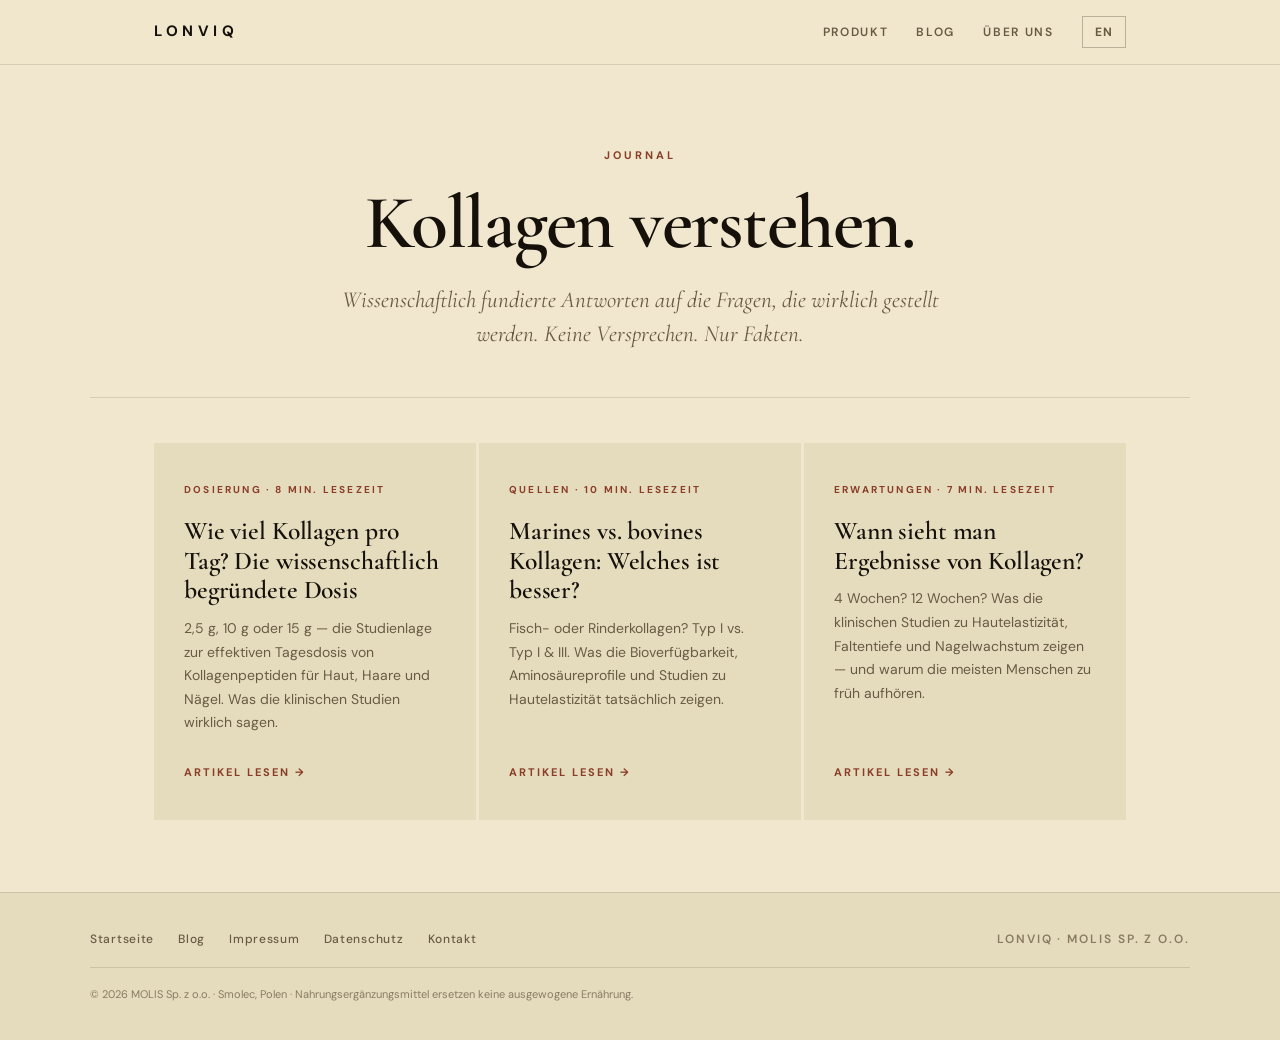
==== commit bee10f2e: "Update index.html" ====
--- a/blog/index.html
+++ b/blog/index.html
@@ -2,1332 +2,96 @@
 <html lang="de">
 <head>
 <meta charset="UTF-8">
+<title>Blog — Kollagen verstehen | LONVIQ</title>
 <meta name="viewport" content="width=device-width, initial-scale=1.0">
-<title>LONVIQ Kollagen Beauty &mdash; Kein Zauber. Nur Zutaten.</title>
-<meta name="description" content="LONVIQ Kollagen Beauty: 14.710 mg hydrolysierte Rinderkollagenpeptide Typ I &amp; III, Vitamin C (Calciumascorbat), Zink, Biotin. Volle Dosis. Ohne Kompromisse. Amazon.de.">
-<meta name="keywords" content="kollagen pulver, kollagenpeptide, kollagen beauty, 14710mg kollagen, bovines kollagen, vitamin c biotin zink, nahrungsergänzungsmittel, LONVIQ">
-<link rel="canonical" href="https://lonviq.com/">
-<meta name="robots" content="index, follow, max-image-preview:large, max-snippet:-1, max-video-preview:-1">
-<meta name="theme-color" content="#F0E7CE">
-<meta property="og:title" content="LONVIQ Kollagen Beauty &mdash; Kein Zauber. Nur Zutaten.">
-<meta property="og:description" content="14.710 mg hydrolysierte Kollagenpeptide. Mit Vitamin C, Zink und Biotin. Volle Dosis. Keine Abk\u00fcrzungen.">
-<meta property="og:image" content="https://lonviq.com/product-stilllife.png">
-<meta property="og:type" content="product">
-<meta property="og:url" content="https://lonviq.com/">
-<meta property="og:locale" content="de_DE">
-<meta property="og:locale:alternate" content="en_GB">
-<meta name="twitter:card" content="summary_large_image">
-<meta name="twitter:title" content="LONVIQ Kollagen Beauty &mdash; Kein Zauber. Nur Zutaten.">
-<meta name="twitter:description" content="14.710 mg Kollagenpeptide. Kein Zauber. Nur Zutaten.">
-<meta name="twitter:image" content="https://lonviq.com/product-stilllife.png">
+<meta name="description" content="Wissenschaftlich fundierte Artikel über Kollagen: Dosierung, Quellen, Wirkung. Klare Fakten, keine Versprechen. Von LONVIQ.">
+<link rel="canonical" href="https://lonviq.com/blog/">
+<link rel="alternate" hreflang="de" href="https://lonviq.com/blog/">
+<link rel="alternate" hreflang="en" href="https://lonviq.com/blog/index-en.html">
+<link rel="alternate" hreflang="x-default" href="https://lonviq.com/blog/">
+
 <link rel="preconnect" href="https://fonts.googleapis.com">
 <link rel="preconnect" href="https://fonts.gstatic.com" crossorigin>
-<link href="https://fonts.googleapis.com/css2?family=Cormorant+Garamond:ital,wght@0,400;0,500;0,600;0,700;1,400;1,500;1,600&family=DM+Sans:opsz,wght@9..40,400;9..40,500;9..40,600;9..40,700&display=swap" rel="stylesheet">
+<link href="https://fonts.googleapis.com/css2?family=Cormorant+Garamond:wght@400;500;600&family=DM+Sans:wght@400;500;600&display=swap" rel="stylesheet">
+<link rel="stylesheet" href="/blog/blog.css">
 
 <script type="application/ld+json">
-{"@context":"https://schema.org","@type":"Product","name":"LONVIQ Kollagen Beauty","image":"https://lonviq.com/product-stilllife.png","description":"14.710 mg hydrolysierte Rinderkollagenpeptide Typ I & III mit Vitamin C (Calciumascorbat), Zink und Biotin. 450 g Pulver, 30 Portionen.","sku":"LONVIQ-KB-450","gtin13":"5908119889804","category":"Nahrungsergänzungsmittel","brand":{"@type":"Brand","name":"LONVIQ"},"manufacturer":{"@type":"Organization","name":"MOLIS Sp. z o.o.","address":{"@type":"PostalAddress","streetAddress":"ul. Akacjowa 2","postalCode":"55-080","addressLocality":"Smolec","addressCountry":"PL"}},"offers":{"@type":"Offer","availability":"https://schema.org/InStock","url":"https://www.amazon.de/s?k=lonviq","priceCurrency":"EUR"}}
+{
+  "@context": "https://schema.org",
+  "@type": "Blog",
+  "name": "LONVIQ Blog",
+  "description": "Wissenschaftlich fundierte Artikel über Kollagen, Hautgesundheit und Nahrungsergänzung.",
+  "url": "https://lonviq.com/blog/",
+  "publisher": {
+    "@type": "Organization",
+    "name": "LONVIQ",
+    "url": "https://lonviq.com"
+  }
+}
 </script>
-<script type="application/ld+json">
-{"@context":"https://schema.org","@type":"Organization","name":"LONVIQ","url":"https://lonviq.com/","logo":"https://lonviq.com/lonviq-logo.png","sameAs":["https://www.amazon.de/s?k=lonviq"]}
-</script>
+</head>
+<body>
 
-<style>
-/* =========================================
-   MOBILE OVERFLOW FIX
-   ========================================= */
-html, body { max-width:100%; overflow-x:hidden; }
-/* Sieć bezpieczeństwa: łam słowo TYLKO gdy realnie nie mieści się w kontenerze
-   (bez wstawiania myślnika) — chroni przed overflow, nie psuje nagłówków. */
-h1,h2,h3,h4,h5,h6,p,li,a,span,div,td,th { overflow-wrap:break-word; }
-img,video,iframe,table { max-width:100%; height:auto; }
-.vctable-grid > * { min-width:0; }
-
-/* Hyphenacja (z myślnikiem) WYŁĄCZNIE na wąskich ekranach i tylko dla tekstu
-   ciągłego oraz komórek tabeli — NIGDY dla nagłówków i nie na desktopie. */
-@media (max-width:640px){
-  [lang="de"] p,
-  [lang="de"] li,
-  [lang="de"] .vctable-cell {
-    -webkit-hyphens:auto; hyphens:auto; hyphenate-limit-chars:8 4 4;
-  }
-  .vctable-cell { overflow-wrap:anywhere; }
-}
-
-/* =========================================
-   TOKENS — light palette (cream bg, espresso text)
-   ========================================= */
-:root {
-  /* Brand constants (do not change semantics) */
-  --espresso:  #15100A;
-  --espresso2: #1C1409;
-  --cream:     #F0E7CE;
-  --cream2:    #E5DCBE;
-  --cream3:    #DDD2B4;
-  --bone:      #C8BFA8;
-  --gold:      #C29850;
-  --gold-dk:   #9A7838;
-  --gold-lt:   #D4B87C;
-  --terra:     #AF5A3C;
-  --terra-dk:  #8A3E28;
-  --stone:     #6A5A44;
-  --stone-lt:  #8A7A62;
-
-  /* Semantic mappings — inverted from dark mode */
-  --bg:        var(--cream);
-  --bg2:       var(--cream2);
-  --bg3:       var(--cream3);
-  --text:      var(--espresso);
-  --text-2:    var(--stone);
-  --text-mute: var(--stone-lt);
-
-  --display: 'Cormorant Garamond', Georgia, serif;
-  --body:    'DM Sans', system-ui, sans-serif;
-
-  --max:  1100px;
-  --pad:  clamp(20px, 5vw, 72px);
-  --r:    0px;
-}
-
-/* =========================================
-   RESET & BASE
-   ========================================= */
-*, *::before, *::after { margin:0; padding:0; box-sizing:border-box; }
-html { scroll-behavior:smooth; font-size:16px; }
-body {
-  font-family: var(--body);
-  background: var(--bg);
-  color: var(--text);
-  line-height: 1.65;
-  -webkit-font-smoothing: antialiased;
-}
-img { max-width:100%; display:block; }
-a { color: inherit; text-decoration:none; }
-
-/* Language toggle */
-body.lang-en .de { display:none !important; }
-body.lang-de .en { display:none !important; }
-
-/* =========================================
-   NAV
-   ========================================= */
-.nav {
-  position: sticky; top:0; z-index:100;
-  background: rgba(240,231,206,0.95);
-  backdrop-filter: blur(14px);
-  border-bottom: 1px solid rgba(21,16,10,0.10);
-  padding: 14px var(--pad);
-  display: flex; align-items:center; justify-content:space-between; gap:16px;
-}
-.nav-logo-link { display:flex; align-items:center; flex-shrink:0; }
-.nav-logo-img { height:36px; width:auto; display:block; }
-.footer-logo-link { display:flex; align-items:center; }
-.footer-logo-img { height:28px; width:auto; display:block; }
-.nav-right { display:flex; align-items:center; gap:20px; }
-.nav-link {
-  font-family: var(--body); font-size:12px; font-weight:700;
-  letter-spacing:0.1em; text-transform:uppercase; text-decoration:none;
-  color: var(--stone); padding:5px 2px;
-  border-bottom:1px solid transparent; transition: color .2s, border-color .2s;
-}
-.nav-link:hover { color: var(--gold); border-bottom-color: var(--gold); }
-
-/* Journal teaser (internal links to blog) */
-.journal-teaser {
-  margin-top: 72px; padding-top: 32px;
-  border-top: 1px solid rgba(21,16,10,0.12);
-}
-.journal-eye {
-  font-family: var(--body); font-size:11px; font-weight:700;
-  letter-spacing:0.18em; text-transform:uppercase;
-  color: var(--gold-dk); margin:0 0 18px;
-}
-.journal-links { display:flex; flex-wrap:wrap; gap:14px 32px; }
-.journal-link {
-  font-family: var(--body); font-size:.95rem; font-weight:500;
-  color: var(--stone); text-decoration:none;
-  border-bottom:1px solid rgba(21,16,10,0.18);
-  padding-bottom:2px; transition: color .2s, border-color .2s;
-}
-.journal-link:hover { color: var(--terra); border-bottom-color: var(--terra); }
-@media (max-width: 720px) {
-  .journal-teaser { margin-top: 48px; }
-  .journal-links { flex-direction:column; gap:12px; }
-}
-.lang-btn {
-  background: none; border: 1px solid rgba(21,16,10,0.25);
-  color: var(--stone); font-family: var(--body); font-size:12px;
-  font-weight:700; letter-spacing:0.1em; padding:5px 12px; cursor:pointer;
-  transition: border-color 0.2s, color 0.2s;
-}
-.lang-btn:hover, .lang-btn.active { border-color: var(--gold); color:var(--gold); }
-.nav-cta {
-  background: var(--terra); color: var(--cream);
-  font-family: var(--body); font-size:12px; font-weight:700;
-  letter-spacing:0.14em; padding:9px 20px; border:none; cursor:pointer;
-  text-transform:uppercase; transition: background 0.2s;
-  display:inline-block;
-}
-.nav-cta:hover { background: var(--terra-dk); }
-
-/* =========================================
-   HERO
-   ========================================= */
-.hero {
-  min-height: 92vh;
-  display: grid;
-  grid-template-columns: 1fr 1fr;
-  gap: 0;
-  align-items: stretch;
-}
-.hero-text {
-  display:flex; flex-direction:column; justify-content:center;
-  padding: clamp(48px,8vh,96px) var(--pad);
-  background: var(--bg);
-}
-.hero-eyebrow {
-  font-family: var(--body); font-size:12px; font-weight:700;
-  letter-spacing:0.24em; color:var(--terra-dk); text-transform:uppercase;
-  margin-bottom:24px;
-}
-.hero-headline {
-  font-family: var(--display); font-size: clamp(48px, 6vw, 88px);
-  font-weight:600; line-height:1.02; letter-spacing:-0.01em; color:var(--text);
-  margin-bottom:28px;
-}
-.hero-headline em { font-style:italic; color:var(--terra); }
-.hero-sub {
-  font-family: var(--body); font-size: clamp(15px,1.4vw,17px);
-  color: var(--stone); line-height:1.7; max-width:420px;
-  margin-bottom:40px;
-}
-.hero-sub strong { color:var(--espresso); font-weight:600; }
-.hero-actions { display:flex; gap:14px; flex-wrap:wrap; align-items:center; }
-.btn-primary {
-  background: var(--terra); color:var(--cream);
-  font-family: var(--body); font-size:13px; font-weight:700;
-  letter-spacing:0.14em; padding:14px 28px; text-transform:uppercase;
-  border:none; cursor:pointer; transition:background 0.2s;
-  display:inline-block;
-}
-.btn-primary:hover { background:var(--terra-dk); }
-.btn-secondary {
-  background:none; color:var(--stone);
-  font-family:var(--body); font-size:12px; font-weight:600;
-  letter-spacing:0.14em; padding:14px 0; text-transform:uppercase;
-  border:none; cursor:pointer;
-  border-bottom:1px solid rgba(106,90,68,0.4);
-  transition:color 0.2s, border-color 0.2s;
-}
-.btn-secondary:hover { color:var(--espresso); border-color:var(--espresso); }
-
-.hero-img {
-  position:relative; overflow:hidden; background:var(--cream3);
-}
-.hero-img img {
-  width:100%; height:100%; object-fit:cover; object-position:center;
-  opacity:1;
-}
-.hero-img-overlay {
-  position:absolute; bottom:0; left:0; right:0;
-  height:30%; background:linear-gradient(to top, var(--bg) 0%, transparent 100%);
-}
-
-/* =========================================
-   STAT BAR
-   ========================================= */
-.statbar {
-  background: var(--cream2);
-  border-top: 1px solid rgba(21,16,10,0.10);
-  border-bottom: 1px solid rgba(21,16,10,0.10);
-  padding: 32px var(--pad);
-  display:flex; justify-content:center; gap:0;
-}
-.stat-item {
-  flex:1; max-width:280px; text-align:center;
-  padding:0 24px;
-  position:relative;
-}
-.stat-item:not(:last-child)::after {
-  content:''; position:absolute; right:0; top:10%; height:80%;
-  width:1px; background:rgba(21,16,10,0.15);
-}
-.stat-number {
-  font-family: var(--display); font-size:clamp(38px,4.2vw,56px);
-  font-weight:600; color:var(--terra-dk); line-height:1;
-  letter-spacing:-0.015em; display:block;
-}
-.stat-label {
-  font-family: var(--body); font-size:13px; color:var(--stone);
-  letter-spacing:0.06em; margin-top:6px; display:block;
-}
-
-/* =========================================
-   MANIFESTO
-   ========================================= */
-.manifesto {
-  padding: clamp(72px,10vh,120px) var(--pad);
-  text-align:center;
-  background: var(--bg);
-  position:relative;
-}
-.manifesto::before {
-  content:''; display:block; width:50px; height:1.5px;
-  background:var(--espresso); margin:0 auto 28px;
-}
-.manifesto-eyebrow {
-  font-family:var(--body); font-size:11px; font-weight:700;
-  letter-spacing:0.26em; color:var(--terra-dk); text-transform:uppercase;
-  margin-bottom:20px;
-}
-.manifesto-headline {
-  font-family:var(--display); font-size:clamp(32px,4.5vw,58px);
-  font-weight:600; color:var(--text); line-height:1.08;
-  max-width:760px; margin:0 auto 24px;
-}
-.manifesto-sub {
-  font-family:var(--body); font-size:clamp(14px,1.2vw,16px);
-  color:var(--stone); max-width:560px; margin:0 auto;
-  line-height:1.72;
-}
-
-/* =========================================
-   NUMBER HEROES (NEW — matching IG style)
-   ========================================= */
-.heroes {
-  padding: clamp(60px,8vh,100px) var(--pad);
-  background: var(--cream);
-}
-.heroes-grid {
-  max-width:var(--max); margin:0 auto;
-  display:grid; grid-template-columns:repeat(3,1fr); gap:3px;
-}
-.hero-card {
-  background: var(--cream);
-  padding: clamp(32px,4vw,52px) clamp(24px,3vw,40px);
-  border-top: 1.5px solid var(--espresso);
-  display:flex; flex-direction:column; gap:10px;
-}
-.hero-card-eye {
-  font-family:var(--body); font-size:10.5px; font-weight:700;
-  letter-spacing:0.22em; color:var(--stone); text-transform:uppercase;
-}
-.hero-card-num {
-  display:flex; align-items:flex-end; gap:4px; line-height:0.85;
-}
-.hero-card-n {
-  font-family:var(--display); font-size:clamp(76px,9.5vw,124px);
-  font-weight:600; color:var(--terra-dk); letter-spacing:-0.025em; line-height:0.95;
-}
-.hero-card-u {
-  font-family:var(--display); font-style:italic; font-size:clamp(28px,3.5vw,42px);
-  font-weight:500; color:var(--terra); margin-bottom:clamp(10px,1.5vw,18px);
-  letter-spacing:-0.015em;
-}
-.hero-card-label {
-  font-family:var(--body); font-size:14px; font-weight:600;
-  color:var(--espresso); letter-spacing:0.02em;
-}
-.hero-card-claim {
-  font-family:var(--display); font-style:italic;
-  font-size:clamp(14px,1.2vw,16px); color:var(--stone);
-  line-height:1.45;
-}
-.hero-card-footnote {
-  font-family:var(--body); font-size:11px; color:var(--bone);
-  margin-top:auto; padding-top:16px;
-}
-
-/* =========================================
-   COMPARISON
-   ========================================= */
-.comparison {
-  background: var(--cream2);
-  padding: clamp(60px,8vh,100px) var(--pad);
-}
-.comparison-inner {
-  max-width:var(--max); margin:0 auto;
-}
-.section-eye {
-  font-family:var(--body); font-size:11px; font-weight:700;
-  letter-spacing:0.24em; color:var(--terra-dk); text-transform:uppercase;
-  margin-bottom:14px;
-}
-.section-title {
-  font-family:var(--display); font-size:clamp(28px,3.5vw,46px);
-  font-weight:600; color:var(--text); line-height:1.1;
-  margin-bottom:48px; max-width:600px;
-}
-/* ---- Dosis-Reveal (animowana sekcja dawki) ---- */
-.dose-sub {
-  font-family:var(--body); font-size:clamp(15px,1.4vw,17px);
-  color:var(--text-2); line-height:1.6; max-width:48ch; margin:-30px 0 0;
-}
-.dose-grid {
-  display:grid; grid-template-columns:1fr 1.05fr;
-  gap:clamp(32px,6vw,80px); align-items:center; margin-top:clamp(40px,5vw,60px);
-}
-.dose-product { display:flex; justify-content:center; align-items:center; perspective:1200px; }
-.dose-product img {
-  width:min(420px,90%); height:auto; display:block;
-  filter:drop-shadow(0 30px 50px rgba(21,16,10,0.22));
-  transform-style:preserve-3d; will-change:transform;
-  animation:doseFloat 7s ease-in-out infinite;
-  transition:transform 0.25s cubic-bezier(.2,.8,.2,1);
-}
-@keyframes doseFloat { 0%,100%{transform:translateY(0);} 50%{transform:translateY(-14px);} }
-
-.meters { display:flex; gap:clamp(20px,4vw,46px); align-items:flex-end; justify-content:center; position:relative; }
-.meter { display:flex; flex-direction:column; align-items:center; gap:16px; }
-.meter-label {
-  font-family:var(--body); text-transform:uppercase; letter-spacing:0.14em;
-  font-size:13px; font-weight:700; color:var(--stone); text-align:center;
-}
-.meter--hero .meter-label { color:var(--terra-dk); }
-
-.tube {
-  position:relative; width:clamp(64px,9vw,96px); height:clamp(220px,34vw,320px);
-  border:1px solid rgba(21,16,10,0.16); border-radius:14px;
-  background:linear-gradient(180deg,rgba(21,16,10,0.035),rgba(21,16,10,0)); overflow:hidden;
-}
-.meter--hero .tube { border-color:rgba(21,16,10,0.32); }
-.tube::after {
-  content:""; position:absolute; inset:0;
-  background-image:repeating-linear-gradient(0deg,transparent 0 24px,rgba(21,16,10,0.10) 24px 25px);
-  pointer-events:none;
-}
-.fill { position:absolute; left:0; right:0; bottom:0; height:0%; transition:height 1.9s cubic-bezier(.16,1,.3,1); }
-.fill--std { background:linear-gradient(180deg,var(--terra),rgba(175,90,60,0.78)); }
-.fill--lon { background:linear-gradient(180deg,var(--gold),var(--gold-dk)); box-shadow:inset 0 2px 0 rgba(255,255,255,0.32); }
-.grain { position:absolute; width:3px; height:3px; border-radius:50%; background:rgba(21,16,10,0.5); opacity:0; animation:doseRise 3.4s linear infinite; }
-@keyframes doseRise { 0%{transform:translateY(0);opacity:0;} 12%{opacity:.7;} 100%{transform:translateY(-150px);opacity:0;} }
-
-.tube-wrap { position:relative; }
-.std-mark { position:absolute; left:0; right:0; border-top:1.5px dashed rgba(21,16,10,0.45); opacity:0; transition:opacity 0.6s ease 0.9s; pointer-events:none; }
-.std-mark span {
-  position:absolute; left:50%; bottom:6px; transform:translateX(-50%);
-  font-family:var(--body); font-size:12px; letter-spacing:0.06em; color:var(--text-2);
-  white-space:nowrap; background:var(--cream2); padding:2px 8px; border-radius:4px;
-  border:1px solid rgba(21,16,10,0.16);
-}
-.comparison.is-on .std-mark { opacity:1; }
-
-.meter-num { font-family:var(--display); font-weight:600; font-size:clamp(30px,4vw,46px); line-height:1; letter-spacing:-0.01em; color:var(--espresso); }
-.meter--hero .meter-num { color:var(--gold-dk); }
-.meter-num .u { font-family:var(--body); font-size:0.38em; font-weight:600; color:var(--stone); margin-left:4px; }
-
-.delta {
-  position:absolute; top:50%; left:50%; transform:translate(-50%,-50%) scale(.6);
-  background:var(--espresso); color:var(--gold);
-  font-family:var(--display); font-style:italic; font-weight:600;
-  font-size:clamp(24px,3vw,36px); letter-spacing:0.01em;
-  padding:10px 22px; border-radius:100px; box-shadow:0 16px 34px rgba(21,16,10,0.22);
-  opacity:0; transition:opacity 0.5s ease, transform 0.6s cubic-bezier(.34,1.56,.64,1); z-index:3; white-space:nowrap;
-}
-.delta small { display:block; font-family:var(--body); font-style:normal; font-size:0.34em; font-weight:700; letter-spacing:0.12em; text-transform:uppercase; text-align:center; margin-top:2px; color:var(--cream); }
-.comparison.is-on .delta { opacity:1; transform:translate(-50%,-50%) scale(1); transition-delay:1.6s; }
-
-@media (prefers-reduced-motion:reduce) {
-  .dose-product img, .grain { animation:none; }
-  .fill, .delta { transition:none; }
-}
-
-/* =========================================
-   VIT C TABLE (4-row spec comparison)
-   ========================================= */
-.vctable {
-  background: var(--cream);
-  padding: clamp(60px,8vh,100px) var(--pad);
-  color: var(--text);
-}
-.vctable-inner { max-width:var(--max); margin:0 auto; }
-.vctable-eye {
-  font-family:var(--body); font-size:11px; font-weight:700;
-  letter-spacing:0.24em; color:var(--terra-dk); text-transform:uppercase;
-  margin-bottom:14px;
-}
-.vctable-title {
-  font-family:var(--display); font-size:clamp(28px,3.5vw,46px);
-  font-weight:600; color:var(--text); line-height:1.08;
-  margin-bottom:8px; max-width:720px;
-}
-.vctable-sub {
-  font-family:var(--body); font-size:15px; color:var(--stone);
-  max-width:540px; line-height:1.65; margin-bottom:40px;
-}
-.vctable-grid {
-  display:grid;
-  grid-template-columns: 1.2fr 1fr 1fr;
-  border-top:1.5px solid var(--bg);
-}
-.vctable-row {
-  display:contents;
-}
-.vctable-cell {
-  padding: clamp(16px,2vw,22px) clamp(12px,1.5vw,20px);
-  border-bottom:1px solid rgba(21,16,10,0.15);
-  display:flex; align-items:center;
-}
-.vctable-header .vctable-cell {
-  border-bottom:1px solid var(--bg);
-  font-family:var(--body); font-size:11px; font-weight:700;
-  letter-spacing:0.18em; text-transform:uppercase; color:var(--stone);
-}
-.vctable-header .vctable-cell.lonviq {
-  color:var(--terra-dk);
-}
-.vctable-cell.label {
-  font-family:var(--body); font-size:clamp(12px,1.05vw,14px);
-  font-weight:700; color:var(--text); letter-spacing:0.12em;
-  text-transform:uppercase;
-}
-.vctable-cell.standard {
-  font-family:var(--body); font-size:clamp(14px,1.3vw,17px);
-  color:var(--stone); font-weight:400;
-}
-.vctable-cell.lonviq {
-  font-family:var(--display); font-size:clamp(16px,1.6vw,21px);
-  color:var(--text); font-weight:600; font-style:italic;
-  background:rgba(175,90,60,0.06);
-}
-.vctable-cell.lonviq strong {
-  color:var(--terra-dk); font-weight:700; font-style:normal;
-}
-.vctable-cell.lonviq .bonus-suffix {
-  font-family:var(--body); font-style:normal; font-weight:500;
-  font-size:0.72em; color:var(--stone); letter-spacing:0.01em; margin-left:2px;
-}
-.vctable-footnote {
-  font-family:var(--body); font-size:11px; color:var(--stone);
-  margin-top:18px; line-height:1.5;
-}
-
-/* =========================================
-   KAFFEE BADGE (transitional section)
-   ========================================= */
-.kaffee-badge {
-  background: var(--cream3);
-  padding: clamp(56px,7vh,88px) var(--pad);
-  text-align:center;
-  border-top:1px solid rgba(21,16,10,0.10);
-}
-.kaffee-eye {
-  display:inline-block;
-  font-family:var(--body); font-size:11px; font-weight:700;
-  letter-spacing:0.28em; color:var(--cream); text-transform:uppercase;
-  background:var(--espresso); padding:7px 18px; margin-bottom:24px;
-}
-.kaffee-title {
-  font-family:var(--display); font-size:clamp(34px,4.5vw,58px);
-  font-weight:600; color:var(--text); line-height:1.08;
-  margin-bottom:20px;
-}
-.kaffee-title em { font-style:italic; color:var(--terra-dk); }
-.kaffee-specs {
-  display:flex; justify-content:center; gap:clamp(28px,5vw,72px);
-  flex-wrap:wrap; margin-top:36px; max-width:780px;
-  margin-left:auto; margin-right:auto;
-}
-.kaffee-spec {
-  display:flex; flex-direction:column; align-items:center; gap:6px;
-  min-width:130px;
-}
-.kaffee-spec-n {
-  font-family:var(--display); font-size:clamp(38px,4.2vw,56px);
-  font-weight:600; color:var(--terra-dk); line-height:1; letter-spacing:-0.015em;
-}
-.kaffee-spec-l {
-  font-family:var(--body); font-size:12px; color:var(--stone);
-  letter-spacing:0.08em; text-transform:uppercase;
-}
-
-/* =========================================
-   HOW TO USE
-   ========================================= */
-.howto {
-  padding: clamp(60px,8vh,100px) var(--pad);
-  background: var(--bg);
-}
-.howto-inner {
-  max-width:var(--max); margin:0 auto;
-  display:grid; grid-template-columns:1fr 1fr; gap:clamp(40px,6vw,80px);
-  align-items:start;
-}
-.howto-text .section-title { margin-bottom:0; }
-.steps { display:flex; flex-direction:column; gap:0; margin-top:48px; }
-.step {
-  display:flex; gap:clamp(20px,3vw,32px); align-items:flex-start;
-  padding-bottom:clamp(24px,3vw,36px);
-  border-bottom:1px solid rgba(21,16,10,0.12);
-  margin-bottom:clamp(24px,3vw,36px);
-}
-.step:last-child { border-bottom:none; margin-bottom:0; padding-bottom:0; }
-.step-num {
-  font-family:var(--display); font-style:italic; font-size:clamp(38px,4.2vw,52px);
-  font-weight:500; color:var(--terra-dk); line-height:1; flex-shrink:0;
-  width:60px; text-align:left;
-}
-.step-content {}
-.step-title {
-  font-family:var(--display); font-size:clamp(18px,1.8vw,22px);
-  font-weight:600; color:var(--text); margin-bottom:8px; line-height:1.2;
-}
-.step-body {
-  font-family:var(--body); font-size:14px; color:var(--stone); line-height:1.65;
-}
-.howto-visual {
-  border-top:1.5px solid var(--espresso);
-  padding-top:clamp(24px,3vw,36px);
-}
-.howto-visual img { width:100%; opacity:1; }
-.howto-caption {
-  font-family:var(--body); font-size:12px; color:var(--stone);
-  letter-spacing:0.06em; margin-top:14px; text-align:center;
-  text-transform:uppercase;
-}
-
-/* =========================================
-   REAL WOMEN
-   ========================================= */
-.women {
-  padding: clamp(60px,8vh,100px) var(--pad);
-  background: var(--cream2);
-}
-.women-inner { max-width:var(--max); margin:0 auto; }
-.women-header {
-  display:grid; grid-template-columns:1fr 1fr; gap:40px;
-  align-items:end; margin-bottom:48px;
-}
-.women-grid {
-  display:grid;
-  grid-template-columns: repeat(3,1fr);
-  grid-template-rows: 1fr 1fr;
-  gap:3px;
-  aspect-ratio: 16/9;
-}
-.woman-card {
-  position:relative; overflow:hidden; background:var(--cream3);
-}
-.woman-card:first-child { grid-row:1/3; }
-.woman-card img {
-  width:100%; height:100%; object-fit:cover; object-position:top;
-  transition:transform 0.6s ease;
-}
-.woman-card:hover img { transform:scale(1.04); }
-.woman-overlay {
-  position:absolute; bottom:0; left:0; right:0;
-  background:linear-gradient(to top,
-    rgba(21,16,10,0.98) 0%,
-    rgba(21,16,10,0.92) 40%,
-    rgba(21,16,10,0.75) 70%,
-    transparent 100%);
-  padding: clamp(20px,2.4vw,32px) clamp(16px,2vw,24px) clamp(16px,2vw,22px);
-  padding-top: clamp(48px,6vw,72px);
-}
-.woman-quote {
-  font-family:var(--display); font-style:italic;
-  font-size:clamp(13px,1.1vw,15px); color:var(--cream); line-height:1.45;
-  margin-bottom:8px;
-  text-shadow: 0 1px 3px rgba(0,0,0,0.6);
-}
-.woman-name {
-  font-family:var(--body); font-size:10.5px; font-weight:700;
-  letter-spacing:0.18em; color:var(--gold-lt); text-transform:uppercase;
-}
-
-/* =========================================
-   ABOUT
-   ========================================= */
-.about {
-  padding: clamp(72px,10vh,120px) var(--pad);
-  background: var(--bg);
-}
-.about-inner {
-  max-width:var(--max); margin:0 auto;
-  display:grid; grid-template-columns:1fr 1fr; gap:clamp(48px,6vw,80px);
-  align-items:center;
-}
-.about-img { position:relative; }
-.about-img img { width:100%; opacity:0.88; }
-.about-img::before {
-  content:''; position:absolute; top:-16px; left:-16px;
-  right:16px; bottom:16px; border:1.5px solid rgba(21,16,10,0.2);
-  z-index:-1;
-}
-.about-text {}
-.about-body {
-  font-family:var(--body); font-size:15px; color:var(--stone);
-  line-height:1.75; margin-top:20px; margin-bottom:28px;
-}
-.about-body strong { color:var(--espresso); font-weight:600; }
-.about-sig {
-  font-family:var(--display); font-style:italic;
-  font-size:clamp(16px,1.5vw,20px); color:var(--terra-dk); line-height:1.5;
-}
-
-/* =========================================
-   NEWSLETTER
-   ========================================= */
-.newsletter {
-  padding: clamp(60px,8vh,88px) var(--pad);
-  background: var(--espresso);
-  border-top:1px solid rgba(194,152,80,0.12);
-}
-.newsletter-inner {
-  max-width:560px; margin:0 auto; text-align:center;
-}
-.newsletter-title {
-  font-family:var(--display); font-size:clamp(26px,3vw,38px);
-  font-weight:600; color:var(--cream); margin-bottom:12px;
-}
-.newsletter-sub {
-  font-family:var(--body); font-size:14px; color:var(--cream2);
-  margin-bottom:28px; line-height:1.65;
-}
-.newsletter-form { display:flex; gap:3px; }
-.newsletter-input {
-  flex:1; background:var(--espresso2); border:1px solid rgba(194,152,80,0.25);
-  color:var(--cream); font-family:var(--body); font-size:14px;
-  padding:13px 18px; outline:none;
-  transition:border-color 0.2s;
-}
-.newsletter-input::placeholder { color:var(--stone-lt); }
-.newsletter-input:focus { border-color:var(--gold); }
-.newsletter-submit {
-  background:var(--gold); color:var(--espresso); font-family:var(--body);
-  font-size:12px; font-weight:700; letter-spacing:0.16em;
-  text-transform:uppercase; padding:14px 22px; border:none; cursor:pointer;
-  transition:background 0.2s; white-space:nowrap;
-}
-.newsletter-submit:hover { background:var(--gold-lt); }
-.newsletter-legal {
-  font-family:var(--body); font-size:11px; color:var(--stone-lt);
-  margin-top:14px; line-height:1.5;
-}
-
-/* =========================================
-   FOOTER
-   ========================================= */
-footer {
-  background: var(--cream2);
-  border-top:1px solid rgba(21,16,10,0.1);
-  padding: 32px var(--pad);
-  display:flex; justify-content:space-between; align-items:center;
-  flex-wrap:wrap; gap:20px;
-}
-.footer-logo {
-  font-family:var(--body); font-size:16px; font-weight:700;
-  letter-spacing:0.18em; color:var(--gold);
-}
-.footer-links {
-  display:flex; gap:24px; flex-wrap:wrap;
-}
-.footer-links a {
-  font-family:var(--body); font-size:12px; color:var(--stone);
-  letter-spacing:0.06em; transition:color 0.2s;
-}
-.footer-links a:hover { color:var(--espresso); }
-.footer-copy {
-  font-family:var(--body); font-size:11px; color:var(--stone);
-  width:100%; text-align:center; padding-top:16px;
-  border-top:1px solid rgba(21,16,10,0.15); margin-top:8px;
-}
-
-/* =========================================
-   RESPONSIVE
-   ========================================= */
-@media (max-width:900px) {
-  .hero { grid-template-columns:1fr; min-height:auto; }
-  .hero-img { height:55vw; }
-  .heroes-grid { grid-template-columns:1fr; gap:2px; }
-  .dose-grid { grid-template-columns:1fr; gap:48px; }
-  .dose-product { order:2; }
-  .howto-inner { grid-template-columns:1fr; }
-  .howto-visual { order:-1; }
-  .about-inner { grid-template-columns:1fr; }
-  .women-header { grid-template-columns:1fr; }
-  .women-grid {
-    grid-template-columns:1fr 1fr;
-    grid-template-rows:auto;
-    aspect-ratio:auto;
-  }
-  .woman-card:first-child { grid-row:auto; }
-  .vctable-grid { grid-template-columns: 1.4fr 1fr 1fr; }
-  .vctable-cell { padding: 14px 10px; font-size:13px !important; }
-  .vctable-cell.lonviq { font-size:15px !important; }
-}
-@media (max-width:640px) {
-  .statbar { flex-direction:column; gap:24px; }
-  .stat-item::after { display:none; }
-  .newsletter-form { flex-direction:column; }
-  footer { flex-direction:column; text-align:center; }
-  .footer-links { justify-content:center; }
-  .nav-cta { display:none; }
-  .women-grid { grid-template-columns:1fr; }
-}
-</style>
-</head>
-
-<body class="lang-de">
-
-<!-- ============ NAV ============ -->
 <nav class="nav">
-  <a href="/" class="nav-logo-link">
-    <img src="/lonviq-logo.png"
-         alt="LONVIQ" class="nav-logo-img" height="36">
-  </a>
-  <div class="nav-right">
-    <a class="nav-link" href="/blog/">
-      <span class="de">Blog</span>
-      <span class="en">Blog</span>
-    </a>
-    <button class="lang-btn active" id="btn-de" onclick="setLang('de')">DE</button>
-    <button class="lang-btn" id="btn-en" onclick="setLang('en')">EN</button>
-    <a class="nav-cta" href="https://www.amazon.de/s?k=lonviq" target="_blank" rel="noopener">
-      <span class="de">Amazon.de</span>
-      <span class="en">Amazon.de</span>
-    </a>
+  <div class="nav-inner">
+    <a href="/" class="logo">LONVIQ</a>
+    <div class="nav-links">
+      <a href="/#produkt">Produkt</a>
+      <a href="/blog/">Blog</a>
+      <a href="/#about">Über uns</a>
+      <a href="/blog/index-en.html" class="lang-toggle">EN</a>
+    </div>
   </div>
 </nav>
 
-<!-- ============ HERO ============ -->
-<section class="hero">
-  <div class="hero-text">
-    <p class="hero-eyebrow de">Kollagen Beauty &mdash; Neue Generation</p>
-    <p class="hero-eyebrow en">Collagen Beauty &mdash; Next Generation</p>
+<header class="blog-hero">
+  <div class="eyebrow">Journal</div>
+  <h1>Kollagen verstehen.</h1>
+  <p class="lede">Wissenschaftlich fundierte Antworten auf die Fragen, die wirklich gestellt werden. Keine Versprechen. Nur Fakten.</p>
+</header>
 
-    <h1 class="hero-headline">
-      <span class="de">Kein Zauber.<br><em>Nur Zutaten.</em></span>
-      <span class="en">No Magic.<br><em>Just Ingredients.</em></span>
-    </h1>
+<main class="posts-grid">
 
-    <p class="hero-sub de">
-      <strong>14.710 mg</strong> hydrolysiertes Rinderkollagen Typ I &amp; III.
-      Vitamin C als Calciumascorbat. Zink. Biotin.<br>
-      Volle Dosis. Keine Abk&uuml;rzungen. Keine Versprechen ohne Belege.
-    </p>
-    <p class="hero-sub en">
-      <strong>14,710 mg</strong> hydrolysed bovine collagen peptides Type I &amp; III.
-      Vitamin C as calcium ascorbate. Zinc. Biotin.<br>
-      Full dose. No shortcuts. No claims without evidence.
-    </p>
+  <a href="/blog/wie-viel-kollagen-pro-tag.html" class="post-card">
+    <div class="card-eyebrow">Dosierung · 8 Min. Lesezeit</div>
+    <h2>Wie viel Kollagen pro Tag? Die wissenschaftlich begründete Dosis</h2>
+    <p>2,5 g, 10 g oder 15 g — die Studienlage zur effektiven Tagesdosis von Kollagenpeptiden für Haut, Haare und Nägel. Was die klinischen Studien wirklich sagen.</p>
+    <div class="read-more">Artikel lesen →</div>
+  </a>
 
-    <div class="hero-actions">
-      <a class="btn-primary de" href="https://www.amazon.de/s?k=lonviq" target="_blank" rel="noopener">Jetzt kaufen &rarr;</a>
-      <a class="btn-primary en" href="https://www.amazon.de/s?k=lonviq" target="_blank" rel="noopener">Buy now &rarr;</a>
-      <button class="btn-secondary de" onclick="document.querySelector('.heroes').scrollIntoView({behavior:'smooth'})">Inhaltsstoffe &darr;</button>
-      <button class="btn-secondary en" onclick="document.querySelector('.heroes').scrollIntoView({behavior:'smooth'})">Ingredients &darr;</button>
+  <a href="/blog/marines-vs-bovines-kollagen.html" class="post-card">
+    <div class="card-eyebrow">Quellen · 10 Min. Lesezeit</div>
+    <h2>Marines vs. bovines Kollagen: Welches ist besser?</h2>
+    <p>Fisch- oder Rinderkollagen? Typ I vs. Typ I &amp; III. Was die Bioverfügbarkeit, Aminosäureprofile und Studien zu Hautelastizität tatsächlich zeigen.</p>
+    <div class="read-more">Artikel lesen →</div>
+  </a>
+
+  <a href="/blog/wann-sieht-man-kollagen-ergebnisse.html" class="post-card">
+    <div class="card-eyebrow">Erwartungen · 7 Min. Lesezeit</div>
+    <h2>Wann sieht man Ergebnisse von Kollagen?</h2>
+    <p>4 Wochen? 12 Wochen? Was die klinischen Studien zu Hautelastizität, Faltentiefe und Nagelwachstum zeigen — und warum die meisten Menschen zu früh aufhören.</p>
+    <div class="read-more">Artikel lesen →</div>
+  </a>
+
+</main>
+
+<footer class="footer">
+  <div class="footer-inner">
+    <div class="footer-row">
+      <div>
+        <a href="/">Startseite</a>
+        <a href="/blog/">Blog</a>
+        <a href="/imprint.html">Impressum</a>
+        <a href="/privacy.html">Datenschutz</a>
+        <a href="mailto:contact@lonviq.com">Kontakt</a>
+      </div>
+      <div>LONVIQ · MOLIS Sp. z o.o.</div>
+    </div>
+    <div class="footer-legal">
+      © 2026 MOLIS Sp. z o.o. · Smolec, Polen · Nahrungsergänzungsmittel ersetzen keine ausgewogene Ernährung.
     </div>
   </div>
-
-  <div class="hero-img">
-    <img src="/product-lifestyle.png"
-         alt="LONVIQ Kollagen Beauty im Alltag" loading="eager">
-    <div class="hero-img-overlay"></div>
-  </div>
-</section>
-
-<!-- ============ STAT BAR ============ -->
-<div class="statbar">
-  <div class="stat-item">
-    <span class="stat-number">14.710</span>
-    <span class="stat-label de">mg Kollagen pro Tag</span>
-    <span class="stat-label en">mg Collagen per day</span>
-  </div>
-  <div class="stat-item">
-    <span class="stat-number">30</span>
-    <span class="stat-label de">Portionen &middot; 450 g</span>
-    <span class="stat-label en">Servings &middot; 450 g</span>
-  </div>
-  <div class="stat-item">
-    <span class="stat-number">I &amp; III</span>
-    <span class="stat-label de">Bovines Kollagen</span>
-    <span class="stat-label en">Bovine Collagen</span>
-  </div>
-</div>
-
-<!-- ============ MANIFESTO ============ -->
-<section class="manifesto">
-  <p class="manifesto-eyebrow de">Unsere Haltung</p>
-  <p class="manifesto-eyebrow en">Our Position</p>
-  <h2 class="manifesto-headline de">
-    Wir verkaufen keine Versprechen.<br>Wir dosieren.
-  </h2>
-  <h2 class="manifesto-headline en">
-    We don&rsquo;t sell promises.<br>We dose.
-  </h2>
-  <p class="manifesto-sub de">
-    Jede Zutat in LONVIQ hat einen Grund, dort zu sein. Jede Dosis ist so gew&auml;hlt,
-    dass sie wirken kann. Alle Wirkaussagen basieren auf zugelassenen EFSA-Angaben &mdash;
-    oder wir machen sie nicht.
-  </p>
-  <p class="manifesto-sub en">
-    Every ingredient in LONVIQ has a reason to be there. Every dose is chosen to have a real effect.
-    All claims are based on approved EFSA statements &mdash; or we don&rsquo;t make them.
-  </p>
-</section>
-
-<!-- ============ NUMBER HEROES ============ -->
-<section class="heroes" id="produkt">
-  <div class="heroes-grid">
-
-    <div class="hero-card">
-      <span class="hero-card-eye de">Inhaltsstoff</span>
-      <span class="hero-card-eye en">Ingredient</span>
-      <div class="hero-card-num">
-        <span class="hero-card-n">250</span>
-        <span class="hero-card-u">%</span>
-      </div>
-      <span class="hero-card-label de">NRV Vitamin C (als Calciumascorbat)</span>
-      <span class="hero-card-label en">NRV Vitamin C (as calcium ascorbate)</span>
-      <p class="hero-card-claim de">Vitamin C tr&auml;gt zur normalen Kollagenbildung bei.*</p>
-      <p class="hero-card-claim en">Vitamin C contributes to normal collagen formation.*</p>
-      <span class="hero-card-footnote">*EU-Verordnung Nr.&nbsp;432/2012</span>
-    </div>
-
-    <div class="hero-card">
-      <span class="hero-card-eye de">Inhaltsstoff</span>
-      <span class="hero-card-eye en">Ingredient</span>
-      <div class="hero-card-num">
-        <span class="hero-card-n">500</span>
-        <span class="hero-card-u">%</span>
-      </div>
-      <span class="hero-card-label de">NRV Biotin</span>
-      <span class="hero-card-label en">NRV Biotin</span>
-      <p class="hero-card-claim de">Biotin tr&auml;gt zur Erhaltung normaler Haut und normaler Haare bei.*</p>
-      <p class="hero-card-claim en">Biotin contributes to maintenance of normal skin and normal hair.*</p>
-      <span class="hero-card-footnote">*EU-Verordnung Nr.&nbsp;432/2012</span>
-    </div>
-
-    <div class="hero-card">
-      <span class="hero-card-eye de">Inhaltsstoff</span>
-      <span class="hero-card-eye en">Ingredient</span>
-      <div class="hero-card-num">
-        <span class="hero-card-n">100</span>
-        <span class="hero-card-u">%</span>
-      </div>
-      <span class="hero-card-label de">NRV Zink</span>
-      <span class="hero-card-label en">NRV Zinc</span>
-      <p class="hero-card-claim de">Zink tr&auml;gt zur Erhaltung normaler Haut bei.*</p>
-      <p class="hero-card-claim en">Zinc contributes to maintenance of normal skin.*</p>
-      <span class="hero-card-footnote">*EU-Verordnung Nr.&nbsp;432/2012</span>
-    </div>
-
-  </div>
-</section>
-
-<!-- ============ COMPARISON ============ -->
-<section class="comparison" id="doseSection">
-  <div class="comparison-inner">
-    <p class="section-eye de">Die Dosis &mdash; sichtbar gemacht</p>
-    <p class="section-eye en">The dose &mdash; made visible</p>
-    <h2 class="section-title de">10.000 mg ist der Standard.<br>Wir fanden das nicht genug.</h2>
-    <h2 class="section-title en">10,000 mg is the standard.<br>We found that insufficient.</h2>
-    <p class="dose-sub de">Keine Behauptung, ein Ma&szlig;. Jede Tagesportion enth&auml;lt 14.710 mg Kollagenpeptide Typ I &amp; III &mdash; 47 % &uuml;ber dem, was der Markt &bdquo;volle Dosis&ldquo; nennt.</p>
-    <p class="dose-sub en">Not a claim &mdash; a measurement. Each daily serving contains 14,710 mg collagen peptides Type I &amp; III &mdash; 47 % above what the market calls a &ldquo;full dose&rdquo;.</p>
-
-    <div class="dose-grid">
-      <div class="dose-product">
-        <img id="doseTilt" src="/product-stilllife.png" alt="LONVIQ Kollagen Beauty 450 g Doypack">
-      </div>
-
-      <div class="meters">
-        <div class="meter">
-          <div class="tube"><div class="fill fill--std" id="doseFillStd"></div></div>
-          <div class="meter-num"><span id="doseNumStd">0</span><span class="u">mg</span></div>
-          <p class="meter-label de">Marktstandard</p>
-          <p class="meter-label en">Market standard</p>
-        </div>
-
-        <div class="meter meter--hero">
-          <div class="tube-wrap">
-            <div class="tube"><div class="fill fill--lon" id="doseFillLon"></div></div>
-            <div class="std-mark" id="doseStdMark">
-              <span><span class="de">Standard 10.000 mg</span><span class="en">Standard 10,000 mg</span></span>
-            </div>
-          </div>
-          <div class="meter-num"><span id="doseNumLon">0</span><span class="u">mg</span></div>
-          <p class="meter-label">LONVIQ</p>
-        </div>
-
-        <div class="delta">+47 %<small><span class="de">mehr Kollagen</span><span class="en">more collagen</span></small></div>
-      </div>
-    </div>
-
-    <!-- Journal: internal crawl path to blog -->
-    <div class="journal-teaser">
-      <p class="journal-eye de">Aus dem Journal</p>
-      <p class="journal-eye en">From the Journal</p>
-      <div class="journal-links">
-        <a class="journal-link de" href="/blog/wie-viel-kollagen-pro-tag.html">Wie viel Kollagen pro Tag? &rarr;</a>
-        <a class="journal-link en" href="/blog/how-much-collagen-per-day.html">How much collagen per day? &rarr;</a>
-        <a class="journal-link de" href="/blog/marines-vs-bovines-kollagen.html">Marines vs. bovines Kollagen &rarr;</a>
-        <a class="journal-link en" href="/blog/marine-vs-bovine-collagen.html">Marine vs. bovine collagen &rarr;</a>
-        <a class="journal-link de" href="/blog/wann-sieht-man-kollagen-ergebnisse.html">Wann sieht man Ergebnisse? &rarr;</a>
-        <a class="journal-link en" href="/blog/when-do-you-see-collagen-results.html">When do you see results? &rarr;</a>
-      </div>
-    </div>
-  </div>
-</section>
-
-<!-- ============ VITAMIN C TABLE ============ -->
-<section class="vctable">
-  <div class="vctable-inner">
-    <p class="vctable-eye de">Vitamin C &mdash; bewusst formuliert</p>
-    <p class="vctable-eye en">Vitamin C &mdash; consciously formulated</p>
-    <h2 class="vctable-title de">Nicht jede Form Vitamin C ist gleich.</h2>
-    <h2 class="vctable-title en">Not every form of Vitamin C is equal.</h2>
-    <p class="vctable-sub de">
-      Wir haben Calciumascorbat statt L-Ascorbins&auml;ure gew&auml;hlt. Bewusst.
-      Aus drei Gr&uuml;nden &mdash; einer davon schmeckst du sofort.
-    </p>
-    <p class="vctable-sub en">
-      We chose calcium ascorbate instead of L-ascorbic acid. Deliberately.
-      For three reasons &mdash; one of which you can taste immediately.
-    </p>
-
-    <div class="vctable-grid">
-      <div class="vctable-row vctable-header">
-        <div class="vctable-cell"><span class="de">Eigenschaft</span><span class="en">Property</span></div>
-        <div class="vctable-cell"><span class="de">Marktstandard</span><span class="en">Market standard</span></div>
-        <div class="vctable-cell lonviq">LONVIQ</div>
-      </div>
-
-      <div class="vctable-row">
-        <div class="vctable-cell label"><span class="de">Form</span><span class="en">Form</span></div>
-        <div class="vctable-cell standard">L-Ascorbins&auml;ure</div>
-        <div class="vctable-cell lonviq"><strong>Calciumascorbat</strong></div>
-      </div>
-
-      <div class="vctable-row">
-        <div class="vctable-cell label"><span class="de">Geschmack</span><span class="en">Taste</span></div>
-        <div class="vctable-cell standard"><span class="de">sauer</span><span class="en">acidic</span></div>
-        <div class="vctable-cell lonviq"><span class="de"><strong>neutral</strong></span><span class="en"><strong>neutral</strong></span></div>
-      </div>
-
-      <div class="vctable-row">
-        <div class="vctable-cell label"><span class="de">Natrium</span><span class="en">Sodium</span></div>
-        <div class="vctable-cell standard"><span class="de">teils enthalten</span><span class="en">often present</span></div>
-        <div class="vctable-cell lonviq"><strong>0 mg</strong></div>
-      </div>
-
-      <div class="vctable-row">
-        <div class="vctable-cell label"><span class="de">Bonus</span><span class="en">Bonus</span></div>
-        <div class="vctable-cell standard">&mdash;</div>
-        <div class="vctable-cell lonviq"><strong>+23 mg</strong> <span class="bonus-suffix">Calcium</span></div>
-      </div>
-
-      <div class="vctable-row">
-        <div class="vctable-cell label"><span class="de">Dosierung</span><span class="en">Dose</span></div>
-        <div class="vctable-cell standard"><span class="de">oft 20&ndash;100 % NRV</span><span class="en">often 20&ndash;100 % NRV</span></div>
-        <div class="vctable-cell lonviq"><strong>250 % NRV</strong></div>
-      </div>
-    </div>
-
-    <p class="vctable-footnote de">
-      Calciumascorbat (E 302) ist die Calcium-Salzform der Ascorbins&auml;ure. Pharmakopisch standardisiert.
-      Vitamin C tr&auml;gt zur normalen Kollagenbildung bei (EU 432/2012).
-    </p>
-    <p class="vctable-footnote en">
-      Calcium ascorbate (E 302) is the calcium salt form of ascorbic acid. Pharmacopoeially standardised.
-      Vitamin C contributes to normal collagen formation (EU 432/2012).
-    </p>
-  </div>
-</section>
-
-<!-- ============ KAFFEE-OPTIMIERT BADGE ============ -->
-<section class="kaffee-badge">
-  <span class="kaffee-eye">Kaffee-optimiert</span>
-  <h2 class="kaffee-title de">
-    Nicht im Kaffee getarnt.<br>Im Kaffee <em>gedacht.</em>
-  </h2>
-  <h2 class="kaffee-title en">
-    Not hidden in your coffee.<br>Designed <em>for</em> it.
-  </h2>
-  <div class="kaffee-specs">
-    <div class="kaffee-spec">
-      <span class="kaffee-spec-n">80&deg;C</span>
-      <span class="kaffee-spec-l de">Max. Temperatur</span>
-      <span class="kaffee-spec-l en">Max. temperature</span>
-    </div>
-    <div class="kaffee-spec">
-      <span class="kaffee-spec-n">20s</span>
-      <span class="kaffee-spec-l de">Vollst&auml;ndige Aufl&ouml;sung</span>
-      <span class="kaffee-spec-l en">Fully dissolved</span>
-    </div>
-    <div class="kaffee-spec">
-      <span class="kaffee-spec-n">0</span>
-      <span class="kaffee-spec-l de">Eigengeschmack</span>
-      <span class="kaffee-spec-l en">Aftertaste</span>
-    </div>
-  </div>
-</section>
-
-<!-- ============ HOW TO USE ============ -->
-<section class="howto">
-  <div class="howto-inner">
-    <div class="howto-text">
-      <p class="section-eye de">Anwendung</p>
-      <p class="section-eye en">How to use</p>
-      <h2 class="section-title de">So einfach<br>geht&rsquo;s.</h2>
-      <h2 class="section-title en">This simple.</h2>
-      <div class="steps">
-        <div class="step">
-          <span class="step-num">01</span>
-          <div class="step-content">
-            <p class="step-title de">T&auml;glich: 15 g (1 gestrichener Messl&ouml;ffel)</p>
-            <p class="step-title en">Daily: 15 g (1 level scoop)</p>
-            <p class="step-body de">In ca. 200&ndash;300 ml Kaffee, Smoothie, Pflanzendrink oder Joghurt einr&uuml;hren. Ca. 20 Sekunden umr&uuml;hren, bis sich das Pulver vollst&auml;ndig aufgel&ouml;st hat.</p>
-            <p class="step-body en">Stir into approx. 200&ndash;300 ml of coffee, smoothie, plant drink or yoghurt. Stir for about 20 seconds until the powder is fully dissolved.</p>
-          </div>
-        </div>
-        <div class="step">
-          <span class="step-num">02</span>
-          <div class="step-content">
-            <p class="step-title de">Bei warmen Getr&auml;nken: max. 80 &deg;C</p>
-            <p class="step-title en">For hot drinks: max. 80 &deg;C</p>
-            <p class="step-body de">Kaffee ist die Lieblingsbasis &mdash; Smoothies und Pflanzendrinks funktionieren genauso. Cremige, deckende Tr&auml;ger geben das beste Ergebnis.</p>
-            <p class="step-body en">Coffee is the go-to base &mdash; smoothies and plant drinks work just as well. Creamy, opaque carriers give the cleanest result.</p>
-          </div>
-        </div>
-        <div class="step">
-          <span class="step-num">03</span>
-          <div class="step-content">
-            <p class="step-title de">30 Tage. Dann urteile.</p>
-            <p class="step-title en">30 days. Then judge.</p>
-            <p class="step-body de">Eine Packung = 30 Portionen = 30 Tage konsequente Routine. Kein Wunder nach Woche 1 &mdash; aber eine faire Chance f&uuml;r deinen K&ouml;rper.</p>
-            <p class="step-body en">One pack = 30 servings = 30 days of consistent routine. No miracle after week 1 &mdash; but a fair shot for your body.</p>
-          </div>
-        </div>
-      </div>
-    </div>
-    <div class="howto-visual">
-      <img src="/product-preparation.png"
-           alt="LONVIQ Kollagen in Kaffee einrühren" loading="lazy">
-      <img src="/product-usage.png"
-           alt="LONVIQ Kollagen Beauty Anwendung" loading="lazy" style="margin-top:3px;">
-      <p class="howto-caption de">Kein Shaker. Kein Aufwand. Nur Routine.</p>
-      <p class="howto-caption en">No shaker. No effort. Just routine.</p>
-    </div>
-  </div>
-</section>
-
-<!-- ============ REAL WOMEN ============ -->
-<section class="women">
-  <div class="women-inner">
-    <div class="women-header">
-      <div>
-        <p class="section-eye de">Echte Frauen</p>
-        <p class="section-eye en">Real Women</p>
-        <h2 class="section-title de" style="margin-bottom:0">Nicht f&uuml;r Werbung inszeniert.<br>Nur authentisch.</h2>
-        <h2 class="section-title en" style="margin-bottom:0">Not staged for advertising.<br>Just authentic.</h2>
-      </div>
-      <p style="font-family:var(--body);font-size:14px;color:var(--stone);line-height:1.7;" class="de">
-        LONVIQ ist f&uuml;r Frauen, die wissen wollen, was sie nehmen &mdash; und warum. Keine Models. Keine Versprechungen.
-      </p>
-      <p style="font-family:var(--body);font-size:14px;color:var(--stone);line-height:1.7;" class="en">
-        LONVIQ is for women who want to know what they&rsquo;re taking &mdash; and why. No models. No promises.
-      </p>
-    </div>
-    <div class="women-grid">
-      <div class="woman-card">
-        <img src="/w1-window.png" alt="Anna, 32" loading="lazy">
-        <div class="woman-overlay">
-          <p class="woman-quote de">&bdquo;Ich wei&szlig; jetzt, was in meinem K&ouml;rper landet. Das z&auml;hlt.&ldquo;</p>
-          <p class="woman-quote en">&ldquo;I now know what goes into my body. That matters.&rdquo;</p>
-          <p class="woman-name">Anna, 32</p>
-        </div>
-      </div>
-      <div class="woman-card">
-        <img src="/w2-kitchen.png" alt="Petra, 47" loading="lazy">
-        <div class="woman-overlay">
-          <p class="woman-quote de">&bdquo;Einfach in den Kaffee &mdash; fertig.&ldquo;</p>
-          <p class="woman-quote en">&ldquo;Just into my coffee &mdash; done.&rdquo;</p>
-          <p class="woman-name">Petra, 47</p>
-        </div>
-      </div>
-      <div class="woman-card">
-        <img src="/w3-table.png" alt="Maria, 34" loading="lazy">
-        <div class="woman-overlay">
-          <p class="woman-quote de">&bdquo;Endlich eine Marke ohne Hokuspokus.&ldquo;</p>
-          <p class="woman-quote en">&ldquo;Finally a brand without the hype.&rdquo;</p>
-          <p class="woman-name">Maria, 34</p>
-        </div>
-      </div>
-      <div class="woman-card">
-        <img src="/w4-sofa.png" alt="Sophie, 38" loading="lazy">
-        <div class="woman-overlay">
-          <p class="woman-quote de">&bdquo;Die Dosis hat mich &uuml;berzeugt, nicht das Design.&ldquo;</p>
-          <p class="woman-quote en">&ldquo;The dose convinced me, not the packaging.&rdquo;</p>
-          <p class="woman-name">Sophie, 38</p>
-        </div>
-      </div>
-      <div class="woman-card">
-        <img src="/w5-outdoor.png" alt="Elena, 52" loading="lazy">
-        <div class="woman-overlay">
-          <p class="woman-quote de">&bdquo;30 Tage Geduld. Danach habe ich geurteilt.&ldquo;</p>
-          <p class="woman-quote en">&ldquo;30 days of patience. Then I judged.&rdquo;</p>
-          <p class="woman-name">Elena, 52</p>
-        </div>
-      </div>
-    </div>
-  </div>
-</section>
-
-<!-- ============ ABOUT ============ -->
-<section class="about" id="about">
-  <div class="about-inner">
-    <div class="about-img">
-      <img src="/product-stilllife.png"
-           alt="LONVIQ Kollagen Beauty 450g Doypack" loading="lazy">
-    </div>
-    <div class="about-text">
-      <p class="section-eye de">Warum LONVIQ</p>
-      <p class="section-eye en">Why LONVIQ</p>
-      <h2 class="section-title de">Gegr&uuml;ndet aus<br>Frustration.</h2>
-      <h2 class="section-title en">Founded from<br>Frustration.</h2>
-      <p class="about-body de">
-        Der Kollagenmarkt ist voll von Produkten mit <strong>5.000 mg, die 10.000 mg versprechen</strong>.
-        Von Behauptungen ohne EFSA-Grundlage. Von sch&ouml;nen Verpackungen &mdash; wenig dahinter.<br><br>
-        LONVIQ entstand mit einer einzigen Frage: Was w&auml;re ein Kollagenprodukt, das wirklich so
-        formuliert ist, dass es eine Chance hat zu wirken? <strong>14.710 mg. Klar dosiert. Klar deklariert.</strong>
-        Hergestellt in der EU nach deutschen Lebensmittelstandards.
-      </p>
-      <p class="about-body en">
-        The collagen market is full of products with <strong>5,000 mg claiming to be 10,000 mg</strong>.
-        Claims without EFSA backing. Beautiful packaging &mdash; little substance.<br><br>
-        LONVIQ was built with one question: what would a collagen product look like if it were formulated
-        to actually have a chance of working? <strong>14,710 mg. Clearly dosed. Clearly declared.</strong>
-        Made in the EU to German food standards.
-      </p>
-      <p class="about-sig de">&bdquo;Kein Zauber. Nur Zutaten. Das war von Anfang an die Antwort.&ldquo;</p>
-      <p class="about-sig en">&ldquo;No magic. Just ingredients. That was the answer from day one.&rdquo;</p>
-    </div>
-  </div>
-</section>
-
-<!-- ============ NEWSLETTER ============ -->
-<section class="newsletter">
-  <div class="newsletter-inner">
-    <h2 class="newsletter-title de">Auf dem Laufenden bleiben.</h2>
-    <h2 class="newsletter-title en">Stay in the loop.</h2>
-    <p class="newsletter-sub de">Neue Produkte, Inhaltsstoff-Hintergr&uuml;nde, keine Werbung ohne Inhalt.</p>
-    <p class="newsletter-sub en">New products, ingredient insights, no content-free advertising.</p>
-    <form class="newsletter-form" onsubmit="return false;">
-      <input class="newsletter-input" type="email" placeholder="deine@email.de">
-      <button class="newsletter-submit de" type="submit">Anmelden</button>
-      <button class="newsletter-submit en" type="submit">Subscribe</button>
-    </form>
-    <p class="newsletter-legal de">Kein Spam. Abmeldung jederzeit m&ouml;glich. Datenschutzerkl&auml;rung gilt.</p>
-    <p class="newsletter-legal en">No spam. Unsubscribe anytime. Privacy policy applies.</p>
-  </div>
-</section>
-
-<!-- ============ FOOTER ============ -->
-<footer>
-  <a href="/" class="footer-logo-link">
-    <img src="/lonviq-logo.png"
-         alt="LONVIQ" class="footer-logo-img" height="28">
-  </a>
-  <nav class="footer-links">
-    <a href="/blog/" class="de">Blog</a>
-    <a href="/blog/index-en.html" class="en">Blog</a>
-    <a href="/imprint.html" class="de">Impressum</a>
-    <a href="/imprint.html" class="en">Imprint</a>
-    <a href="/privacy.html" class="de">Datenschutz</a>
-    <a href="/privacy.html" class="en">Privacy Policy</a>
-    <a href="https://www.amazon.de/s?k=lonviq" target="_blank" rel="noopener">Amazon.de</a>
-  </nav>
-  <p class="footer-copy de">
-    &copy; 2026 MOLIS Sp. z o.o., ul. Akacjowa 2, 55-080 Smolec, Polen &mdash;
-    NIP PL8971875550 &mdash; Alle Wirkaussagen gem&auml;&szlig; EU-Verordnung Nr.&nbsp;432/2012
-  </p>
-  <p class="footer-copy en">
-    &copy; 2026 MOLIS Sp. z o.o., ul. Akacjowa 2, 55-080 Smolec, Poland &mdash;
-    NIP PL8971875550 &mdash; All health claims pursuant to EU Regulation No.&nbsp;432/2012
-  </p>
 </footer>
 
-<script>
-function setLang(l) {
-  document.body.className = 'lang-' + l;
-  document.getElementById('btn-de').classList.toggle('active', l==='de');
-  document.getElementById('btn-en').classList.toggle('active', l==='en');
-  document.documentElement.lang = l;
-}
-</script>
-
-<script>
-/* ---- Dosis-Reveal: liczniki + napełnianie + tilt ---- */
-(function(){
-  var STD=10000, LON=14710;
-  var sec=document.getElementById('doseSection');
-  if(!sec) return;
-  var fillStd=document.getElementById('doseFillStd');
-  var fillLon=document.getElementById('doseFillLon');
-  var numStd=document.getElementById('doseNumStd');
-  var numLon=document.getElementById('doseNumLon');
-  var stdMark=document.getElementById('doseStdMark');
-  var reduce=window.matchMedia('(prefers-reduced-motion: reduce)').matches;
-  var stdPct=(STD/LON)*100, done=false;
-
-  function locale(){
-    var de=sec.querySelector('.de');
-    return (de && getComputedStyle(de).display!=='none') ? 'de-DE' : 'en-US';
-  }
-  function fmt(n){ return Math.round(n).toLocaleString(locale()); }
-
-  function countUp(el,target,dur){
-    if(reduce){ el.textContent=fmt(target); return; }
-    var t0=null;
-    function step(ts){
-      if(!t0)t0=ts;
-      var p=Math.min((ts-t0)/dur,1), e=1-Math.pow(1-p,3);
-      el.textContent=fmt(target*e);
-      if(p<1) requestAnimationFrame(step);
-    }
-    requestAnimationFrame(step);
-  }
-  function reformat(){ if(done){ numStd.textContent=fmt(STD); numLon.textContent=fmt(LON); } }
-
-  function addGrains(){
-    if(reduce) return;
-    for(var i=0;i<7;i++){
-      var g=document.createElement('div'); g.className='grain';
-      g.style.left=(8+Math.random()*84)+'%'; g.style.bottom='6px';
-      g.style.animationDelay=(Math.random()*3.4)+'s';
-      fillLon.appendChild(g);
-    }
-  }
-  function run(){
-    sec.classList.add('is-on');
-    stdMark.style.bottom=stdPct+'%';
-    requestAnimationFrame(function(){ fillStd.style.height=stdPct+'%'; fillLon.style.height='100%'; });
-    countUp(numStd,STD,1900); countUp(numLon,LON,2100); addGrains();
-    setTimeout(function(){ done=true; reformat(); },2200);
-  }
-
-  if('IntersectionObserver' in window){
-    var io=new IntersectionObserver(function(es){ es.forEach(function(e){ if(e.isIntersecting){ run(); io.disconnect(); } }); },{threshold:.4});
-    io.observe(sec);
-  } else { run(); }
-
-  /* przelicz format liczb po przełączeniu języka */
-  document.addEventListener('click',function(e){
-    if(e.target.closest && e.target.closest('.lang-btn')) setTimeout(reformat,30);
-  });
-
-  /* tilt renderu od kursora */
-  var img=document.getElementById('doseTilt'), wrap=img?img.parentElement:null;
-  if(img && !reduce){
-    wrap.addEventListener('mousemove',function(ev){
-      var r=wrap.getBoundingClientRect();
-      var x=(ev.clientX-r.left)/r.width-.5, y=(ev.clientY-r.top)/r.height-.5;
-      img.style.transform='rotateY('+(x*10)+'deg) rotateX('+(-y*10)+'deg) translateY(-6px)';
-    });
-    wrap.addEventListener('mouseleave',function(){ img.style.transform=''; });
-  }
-})();
-</script>
-
 </body>
-</html>+</html>
--- a/blog/blog.css
+++ b/blog/blog.css
@@ -0,0 +1,550 @@
+/* =========================================================
+   LONVIQ BLOG — Stylesheet
+   Rewritten 2026-07-12 to match the class names used in the
+   article HTML. Design tokens identical to lonviq.com.
+   Two type families only: Cormorant Garamond + DM Sans.
+   ========================================================= */
+
+/* ── TOKENS (identical to lonviq.com) ───────────────────── */
+:root {
+  --espresso:  #15100A;
+  --espresso2: #1C1409;
+  --cream:     #F0E7CE;
+  --cream2:    #E5DCBE;
+  --cream3:    #DDD2B4;
+  --bone:      #C8BFA8;
+  --gold:      #C29850;
+  --gold-dk:   #9A7838;
+  --gold-lt:   #D4B87C;
+  --terra:     #AF5A3C;
+  --terra-dk:  #8A3E28;
+  --stone:     #6A5A44;
+  --stone-lt:  #8A7A62;
+
+  --bg:          var(--cream);
+  --text:        var(--espresso);
+  --rule:        rgba(21,16,10,0.12);
+  --rule-strong: rgba(21,16,10,0.25);
+
+  --display: 'Cormorant Garamond', Georgia, serif;
+  --body:    'DM Sans', system-ui, -apple-system, sans-serif;
+
+  --pad: clamp(20px, 5vw, 72px);
+  --measure: 700px;   /* reading column */
+  --wide:    1100px;
+}
+
+/* ── RESET ──────────────────────────────────────────────── */
+*, *::before, *::after { margin:0; padding:0; box-sizing:border-box; }
+html { scroll-behavior:smooth; font-size:16px; -webkit-text-size-adjust:100%; }
+body {
+  font-family: var(--body);
+  background: var(--bg);
+  color: var(--text);
+  line-height: 1.7;
+  overflow-x: hidden;
+  -webkit-font-smoothing: antialiased;
+  text-rendering: optimizeLegibility;
+}
+img { max-width:100%; display:block; height:auto; }
+:focus-visible { outline:2px solid var(--terra-dk); outline-offset:3px; }
+
+/* Base link colour — safety net so no link can ever fall back to browser blue */
+a { color: var(--terra-dk); }
+
+/* German compound words must not blow out narrow viewports */
+p, li, h1, h2, h3, td, th, .faq-q, .faq-a, .card-title { overflow-wrap:break-word; }
+
+/* ── NAV ────────────────────────────────────────────────── */
+.nav {
+  position:sticky; top:0; z-index:100;
+  background: rgba(240,231,206,0.94);
+  backdrop-filter: blur(14px);
+  border-bottom: 1px solid var(--rule);
+}
+.nav-inner {
+  max-width: var(--wide); margin:0 auto;
+  padding: 16px var(--pad);
+  display:flex; align-items:center; justify-content:space-between; gap:20px;
+}
+.nav .logo {
+  font-family: var(--body);
+  font-size: 15px; font-weight:700;
+  letter-spacing: 0.30em; text-transform:uppercase;
+  color: var(--espresso); text-decoration:none;
+  transition: color .2s;
+}
+.nav .logo:hover { color: var(--terra-dk); }
+
+.nav-links { display:flex; align-items:center; gap: clamp(14px, 2.2vw, 28px); }
+.nav-links a {
+  font-family: var(--body);
+  font-size: 12px; font-weight:600;
+  letter-spacing: 0.14em; text-transform:uppercase;
+  color: var(--stone); text-decoration:none;
+  padding: 4px 0;
+  border-bottom: 1px solid transparent;
+  transition: color .2s, border-color .2s;
+}
+.nav-links a:hover { color: var(--espresso); border-bottom-color: var(--gold); }
+
+.nav-links a.lang-toggle {
+  border: 1px solid var(--rule-strong);
+  border-bottom-color: var(--rule-strong);
+  padding: 5px 12px;
+  font-weight:700; letter-spacing:0.1em;
+}
+.nav-links a.lang-toggle:hover {
+  border-color: var(--terra-dk);
+  color: var(--terra-dk);
+}
+
+/* ── ARTICLE SHELL ──────────────────────────────────────── */
+.article {
+  max-width: var(--measure);
+  margin: 0 auto;
+  padding: clamp(48px, 8vh, 88px) var(--pad) clamp(56px, 8vh, 96px);
+}
+
+/* ── ARTICLE HEAD ───────────────────────────────────────── */
+.article > .eyebrow {
+  font-family: var(--body);
+  font-size: 11px; font-weight:700;
+  letter-spacing: 0.24em; text-transform:uppercase;
+  color: var(--terra-dk);
+  margin-bottom: 20px;
+}
+.article h1 {
+  font-family: var(--display);
+  font-weight: 600;
+  font-size: clamp(34px, 5.2vw, 58px);
+  line-height: 1.06;
+  letter-spacing: -0.015em;
+  color: var(--text);
+  margin-bottom: 22px;
+}
+.article h1 em { font-style:italic; color: var(--terra-dk); }
+
+.article .lede {
+  font-family: var(--display);
+  font-style: italic; font-weight:400;
+  font-size: clamp(19px, 2vw, 24px);
+  line-height: 1.5;
+  color: var(--stone);
+  margin-bottom: 28px;
+}
+
+.meta {
+  display:flex; flex-wrap:wrap; align-items:center;
+  gap: 0;
+  padding: 14px 0;
+  border-top: 1px solid var(--rule);
+  border-bottom: 1px solid var(--rule);
+  margin-bottom: clamp(36px, 5vh, 56px);
+}
+.meta span {
+  font-family: var(--body);
+  font-size: 11px; font-weight:600;
+  letter-spacing: 0.18em; text-transform:uppercase;
+  color: var(--stone-lt);
+}
+.meta span:not(:last-child)::after {
+  content: '/';
+  margin: 0 14px;
+  color: var(--gold);
+  font-weight: 400;
+}
+
+/* ── BODY TYPE ──────────────────────────────────────────── */
+.article p {
+  font-family: var(--body);
+  font-size: 17px;
+  line-height: 1.8;
+  color: var(--text);
+  margin-bottom: 22px;
+}
+.article strong { font-weight: 600; color: var(--text); }
+.article em { font-style: italic; }
+
+.article h2 {
+  font-family: var(--display);
+  font-weight: 600;
+  font-size: clamp(27px, 3vw, 36px);
+  line-height: 1.18;
+  letter-spacing: -0.008em;
+  color: var(--text);
+  margin: clamp(48px, 6vh, 68px) 0 18px;
+  padding-top: 22px;
+  border-top: 1px solid var(--rule);
+}
+.article h3 {
+  font-family: var(--display);
+  font-weight: 600;
+  font-size: clamp(21px, 2vw, 26px);
+  line-height: 1.25;
+  color: var(--text);
+  margin: 36px 0 12px;
+}
+.article h2 + p, .article h3 + p { margin-top: 0; }
+
+.article ul, .article ol { margin: 0 0 22px; padding-left: 24px; }
+.article li {
+  font-family: var(--body);
+  font-size: 17px; line-height: 1.75;
+  margin-bottom: 10px;
+}
+.article li::marker { color: var(--terra-dk); }
+
+/* SIGNATURE — citation apparatus.
+   The footnote marker is the brand's whole argument in miniature:
+   every claim points at a source. */
+.article sup {
+  font-family: var(--body);
+  font-size: 10px; font-weight: 700;
+  letter-spacing: 0.02em;
+  vertical-align: super;
+  line-height: 0;
+  color: var(--gold-dk);
+  margin-left: 1px;
+}
+
+/* ── CALLOUT ────────────────────────────────────────────── */
+.callout {
+  background: var(--cream2);
+  border-left: 3px solid var(--terra-dk);
+  padding: clamp(22px, 3vw, 30px);
+  margin: 36px 0;
+  font-family: var(--body);
+  font-size: 16px;
+  line-height: 1.7;
+  color: var(--text);
+}
+.callout p { font-size: 16px; }
+.callout p:last-child { margin-bottom: 0; }
+
+/* ── NUMBER HERO (the one loud moment) ──────────────────── */
+.number-hero {
+  margin: clamp(40px, 5vh, 60px) 0;
+  padding: clamp(32px, 4vw, 44px) 0;
+  border-top: 1px solid var(--espresso);
+  border-bottom: 1px solid var(--espresso);
+  text-align: center;
+}
+.number {
+  font-family: var(--display);
+  font-weight: 600;
+  font-size: clamp(56px, 11vw, 104px);
+  line-height: 1;
+  letter-spacing: -0.03em;
+  color: var(--terra-dk);
+  display: block;
+}
+.number-unit {
+  font-family: var(--display);
+  font-style: italic; font-weight: 500;
+  font-size: 0.42em;
+  color: var(--terra);
+  margin-left: 6px;
+  letter-spacing: 0;
+}
+.number-label {
+  font-family: var(--body);
+  font-size: 11px; font-weight: 700;
+  letter-spacing: 0.26em; text-transform: uppercase;
+  color: var(--stone);
+  margin-top: 16px;
+}
+
+/* ── FAQ ────────────────────────────────────────────────── */
+.faq { margin: 8px 0 0; }
+.faq-item {
+  padding: 24px 0;
+  border-bottom: 1px solid var(--rule);
+}
+.faq-item:first-child { border-top: 1px solid var(--rule); }
+.faq-q {
+  font-family: var(--display);
+  font-weight: 600;
+  font-size: clamp(19px, 1.8vw, 22px);
+  line-height: 1.3;
+  color: var(--text);
+  margin-bottom: 8px;
+}
+.faq-a {
+  font-family: var(--body);
+  font-size: 16px;
+  line-height: 1.72;
+  color: var(--stone);
+}
+
+/* ── PRODUCT CTA ────────────────────────────────────────── */
+.product-cta {
+  background: var(--espresso);
+  color: var(--cream);
+  padding: clamp(36px, 5vw, 52px) clamp(28px, 4vw, 48px);
+  margin: clamp(56px, 7vh, 80px) 0 0;
+  text-align: center;
+}
+.product-cta .eyebrow {
+  display: inline-block;
+  font-family: var(--body);
+  font-size: 10px; font-weight: 700;
+  letter-spacing: 0.28em; text-transform: uppercase;
+  color: var(--espresso);
+  background: var(--gold);
+  padding: 6px 14px;
+  margin-bottom: 22px;
+}
+.product-cta h3 {
+  font-family: var(--display);
+  font-weight: 600;
+  font-size: clamp(28px, 3.4vw, 40px);
+  line-height: 1.12;
+  color: var(--cream);
+  margin: 0 0 14px;
+  border-top: none; padding-top: 0;
+}
+.product-cta p {
+  font-family: var(--body);
+  font-size: 15px;
+  line-height: 1.72;
+  color: var(--bone);
+  max-width: 460px;
+  margin: 0 auto 28px;
+}
+.product-cta .btn {
+  display: inline-block;
+  background: var(--terra);
+  color: var(--cream);
+  font-family: var(--body);
+  font-size: 12px; font-weight: 700;
+  letter-spacing: 0.16em; text-transform: uppercase;
+  padding: 15px 34px;
+  text-decoration: none;
+  transition: background .2s, transform .2s;
+}
+.product-cta .btn:hover { background: var(--terra-dk); transform: translateY(-1px); }
+
+/* ── RELATED ────────────────────────────────────────────── */
+.related { margin-top: clamp(56px, 7vh, 80px); }
+.related-title {
+  font-family: var(--body);
+  font-size: 11px; font-weight: 700;
+  letter-spacing: 0.24em; text-transform: uppercase;
+  color: var(--terra-dk);
+  margin-bottom: 20px;
+  padding-top: 22px;
+  border-top: 1px solid var(--rule);
+}
+.related-grid { display: grid; grid-template-columns: 1fr 1fr; gap: 3px; }
+.related-card {
+  display: block;
+  background: var(--cream2);
+  padding: 26px 24px;
+  text-decoration: none;
+  transition: background .2s;
+}
+.related-card:hover { background: var(--cream3); }
+.card-eyebrow {
+  font-family: var(--body);
+  font-size: 10px; font-weight: 700;
+  letter-spacing: 0.22em; text-transform: uppercase;
+  color: var(--terra-dk);
+  margin-bottom: 10px;
+}
+.card-title {
+  font-family: var(--display);
+  font-weight: 600;
+  font-size: clamp(19px, 1.8vw, 23px);
+  line-height: 1.22;
+  color: var(--text);
+}
+
+/* ── SOURCES (bibliography, journal register) ───────────── */
+.sources {
+  margin-top: clamp(56px, 7vh, 80px);
+  padding-top: 26px;
+  border-top: 1px solid var(--espresso);
+}
+.sources h3 {
+  font-family: var(--body);
+  font-size: 11px; font-weight: 700;
+  letter-spacing: 0.24em; text-transform: uppercase;
+  color: var(--terra-dk);
+  margin: 0 0 18px;
+}
+.sources ol { padding-left: 22px; margin-bottom: 0; }
+.sources li {
+  font-family: var(--body);
+  font-size: 13px;
+  line-height: 1.62;
+  color: var(--stone);
+  margin-bottom: 10px;
+}
+.sources li::marker { color: var(--gold-dk); font-weight: 700; }
+.sources em { font-style: italic; color: var(--text); }
+.sources p { font-size: 12px; color: var(--stone-lt); line-height: 1.6; }
+
+/* Links inside prose */
+.article a:not(.btn):not(.related-card) {
+  color: var(--terra-dk);
+  text-decoration: underline;
+  text-decoration-thickness: 1px;
+  text-underline-offset: 3px;
+  transition: color .2s;
+}
+.article a:not(.btn):not(.related-card):hover { color: var(--espresso); }
+
+/* ── FOOTER ─────────────────────────────────────────────── */
+.footer {
+  background: var(--cream2);
+  border-top: 1px solid var(--rule);
+  padding: 36px var(--pad);
+}
+.footer-inner { max-width: var(--wide); margin: 0 auto; }
+.footer-row {
+  display: flex; justify-content: space-between; align-items: center;
+  flex-wrap: wrap; gap: 16px;
+}
+.footer-row > div:first-child { display: flex; flex-wrap: wrap; gap: 24px; }
+.footer-row a {
+  font-family: var(--body);
+  font-size: 12px; font-weight: 500;
+  letter-spacing: 0.06em;
+  color: var(--stone);
+  text-decoration: none;
+  transition: color .2s;
+}
+.footer-row a:hover { color: var(--espresso); }
+.footer-row > div:last-child {
+  font-family: var(--body);
+  font-size: 12px; font-weight: 600;
+  letter-spacing: 0.16em; text-transform: uppercase;
+  color: var(--stone-lt);
+}
+.footer-legal {
+  font-family: var(--body);
+  font-size: 11px;
+  line-height: 1.6;
+  color: var(--stone-lt);
+  padding-top: 18px;
+  margin-top: 18px;
+  border-top: 1px solid var(--rule);
+}
+
+/* ── BLOG INDEX (article list) ──────────────────────────
+   Selectors written against blog/index.html as it actually is:
+   header.blog-hero > .eyebrow / h1 / .lede
+   main.posts-grid > a.post-card > .card-eyebrow / h2 / p / .read-more
+   ------------------------------------------------------- */
+.blog-hero {
+  max-width: var(--wide);
+  margin: 0 auto;
+  padding: clamp(56px, 9vh, 110px) var(--pad) clamp(36px, 5vh, 56px);
+  text-align: center;
+}
+.blog-hero .eyebrow {
+  font-family: var(--body);
+  font-size: 11px; font-weight: 700;
+  letter-spacing: 0.28em; text-transform: uppercase;
+  color: var(--terra-dk);
+  margin-bottom: 20px;
+}
+.blog-hero h1 {
+  font-family: var(--display);
+  font-weight: 600;
+  font-size: clamp(40px, 6vw, 76px);
+  line-height: 1.02;
+  letter-spacing: -0.02em;
+  color: var(--text);
+  max-width: 800px;
+  margin: 0 auto 20px;
+}
+.blog-hero h1 em { font-style: italic; color: var(--terra-dk); }
+.blog-hero .lede {
+  font-family: var(--display);
+  font-style: italic; font-weight: 400;
+  font-size: clamp(18px, 1.8vw, 23px);
+  line-height: 1.5;
+  color: var(--stone);
+  max-width: 620px;
+  margin: 0 auto;
+}
+
+.posts-grid {
+  max-width: var(--wide);
+  margin: 0 auto;
+  padding: 0 var(--pad) clamp(56px, 8vh, 96px);
+  display: grid;
+  grid-template-columns: repeat(3, 1fr);
+  gap: 3px;
+  border-top: 1px solid var(--rule);
+  padding-top: clamp(40px, 5vh, 64px);
+}
+.post-card {
+  display: flex; flex-direction: column;
+  background: var(--cream2);
+  padding: clamp(28px, 3vw, 38px) clamp(24px, 2.5vw, 30px);
+  text-decoration: none;
+  min-height: 300px;
+  transition: background .2s, transform .2s;
+}
+.post-card:hover { background: var(--cream3); transform: translateY(-2px); }
+.post-card .card-eyebrow {
+  font-family: var(--body);
+  font-size: 10px; font-weight: 700;
+  letter-spacing: 0.22em; text-transform: uppercase;
+  color: var(--terra-dk);
+  margin-bottom: 18px;
+}
+.post-card h2 {
+  font-family: var(--display);
+  font-weight: 600;
+  font-size: clamp(23px, 2vw, 28px);
+  line-height: 1.17;
+  letter-spacing: -0.005em;
+  color: var(--text);
+  margin: 0 0 12px;
+  border-top: none; padding-top: 0;   /* cancel the article h2 rule */
+}
+.post-card p {
+  font-family: var(--body);
+  font-size: 14px;
+  line-height: 1.68;
+  color: var(--stone);
+  margin: 0 0 auto;
+}
+.read-more {
+  font-family: var(--body);
+  font-size: 11px; font-weight: 700;
+  letter-spacing: 0.18em; text-transform: uppercase;
+  color: var(--terra-dk);
+  margin-top: 28px;
+  transition: color .2s;
+}
+.post-card:hover .read-more { color: var(--espresso); }
+
+/* ── RESPONSIVE ─────────────────────────────────────────── */
+@media (max-width: 900px) {
+  .posts-grid { grid-template-columns: 1fr; }
+  .related-grid { grid-template-columns: 1fr; }
+}
+@media (max-width: 640px) {
+  .article p, .article li { font-size: 16px; }
+  .nav-inner { padding: 14px var(--pad); }
+  .nav-links { gap: 12px; }
+  .nav .logo { font-size: 13px; letter-spacing: 0.22em; }
+  .meta span:not(:last-child)::after { margin: 0 8px; }
+  .footer-row { flex-direction: column; align-items: flex-start; }
+}
+
+/* ── MOTION / PRINT ─────────────────────────────────────── */
+@media (prefers-reduced-motion: reduce) {
+  html { scroll-behavior: auto; }
+  * { transition: none !important; }
+}
+@media print {
+  .nav, .product-cta, .related, .footer { display: none; }
+  body { background: #fff; color: #000; }
+  .article { max-width: none; padding: 0; }
+}
